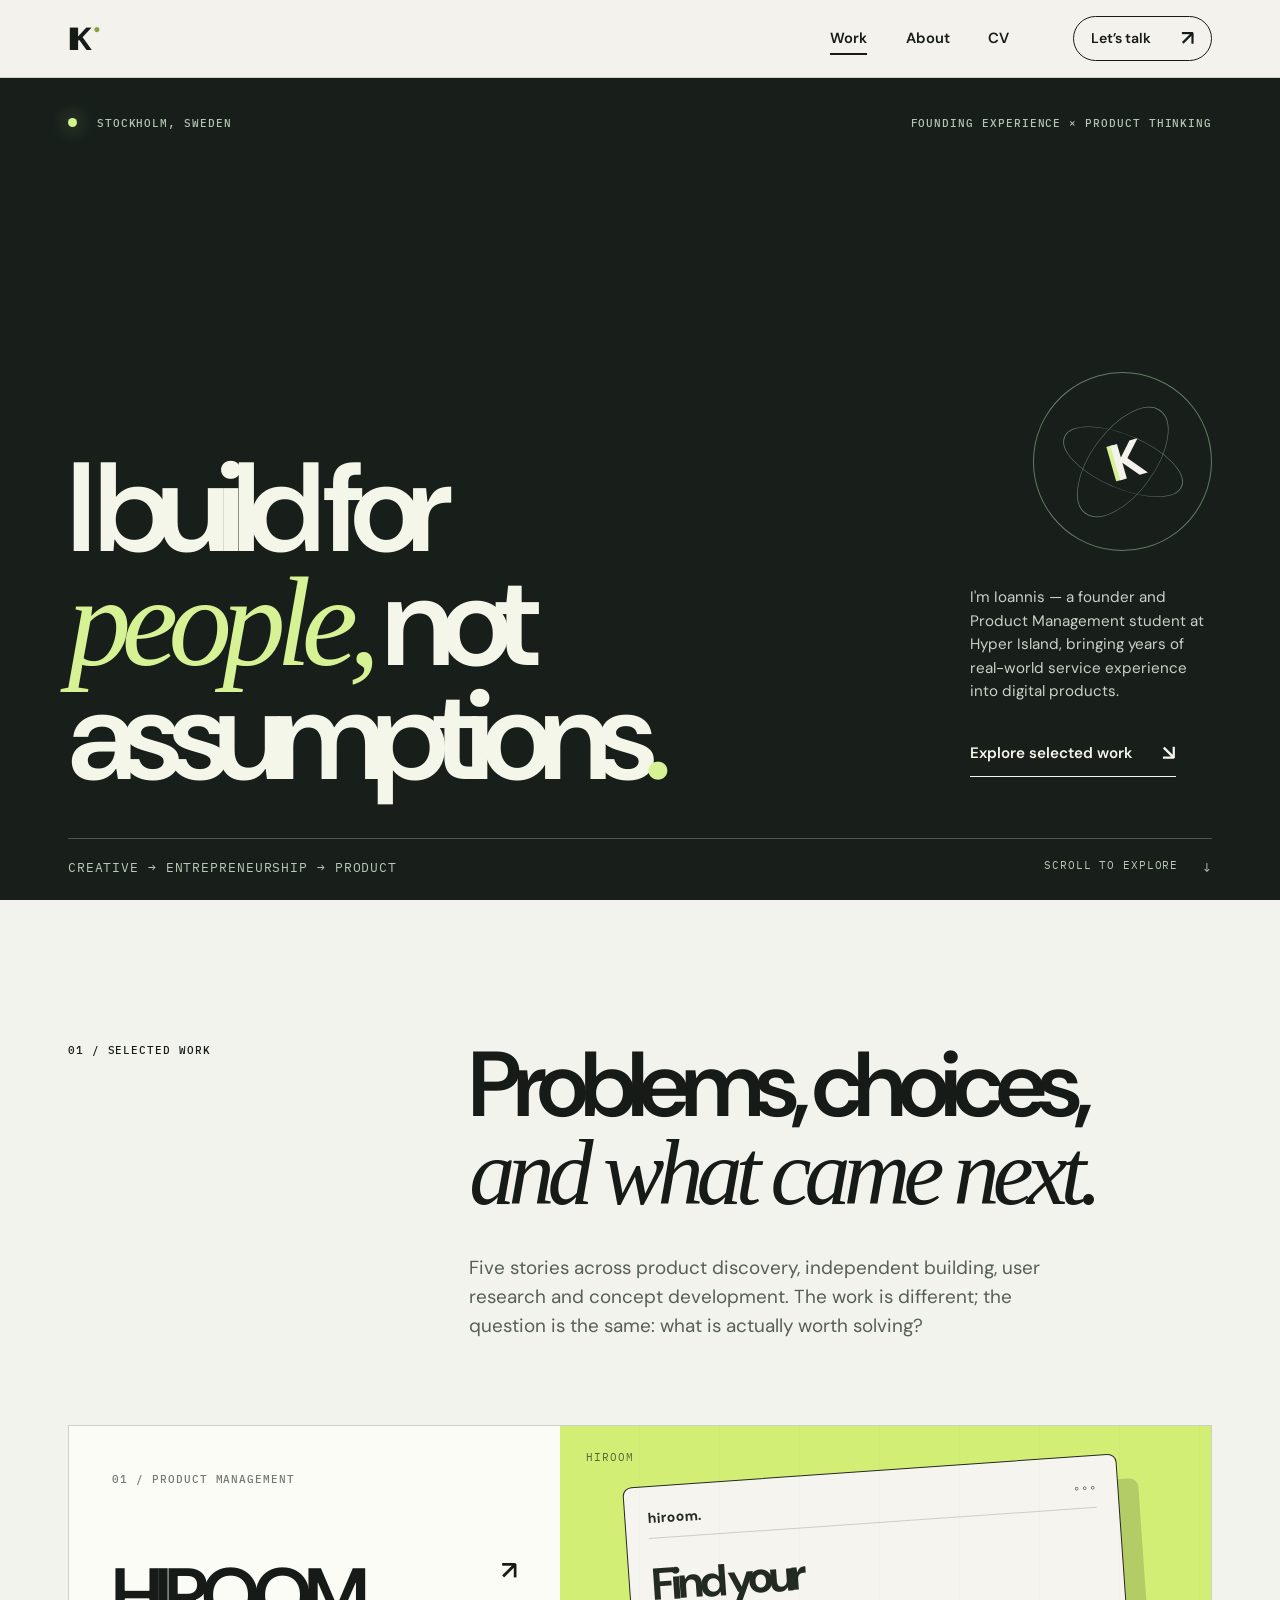
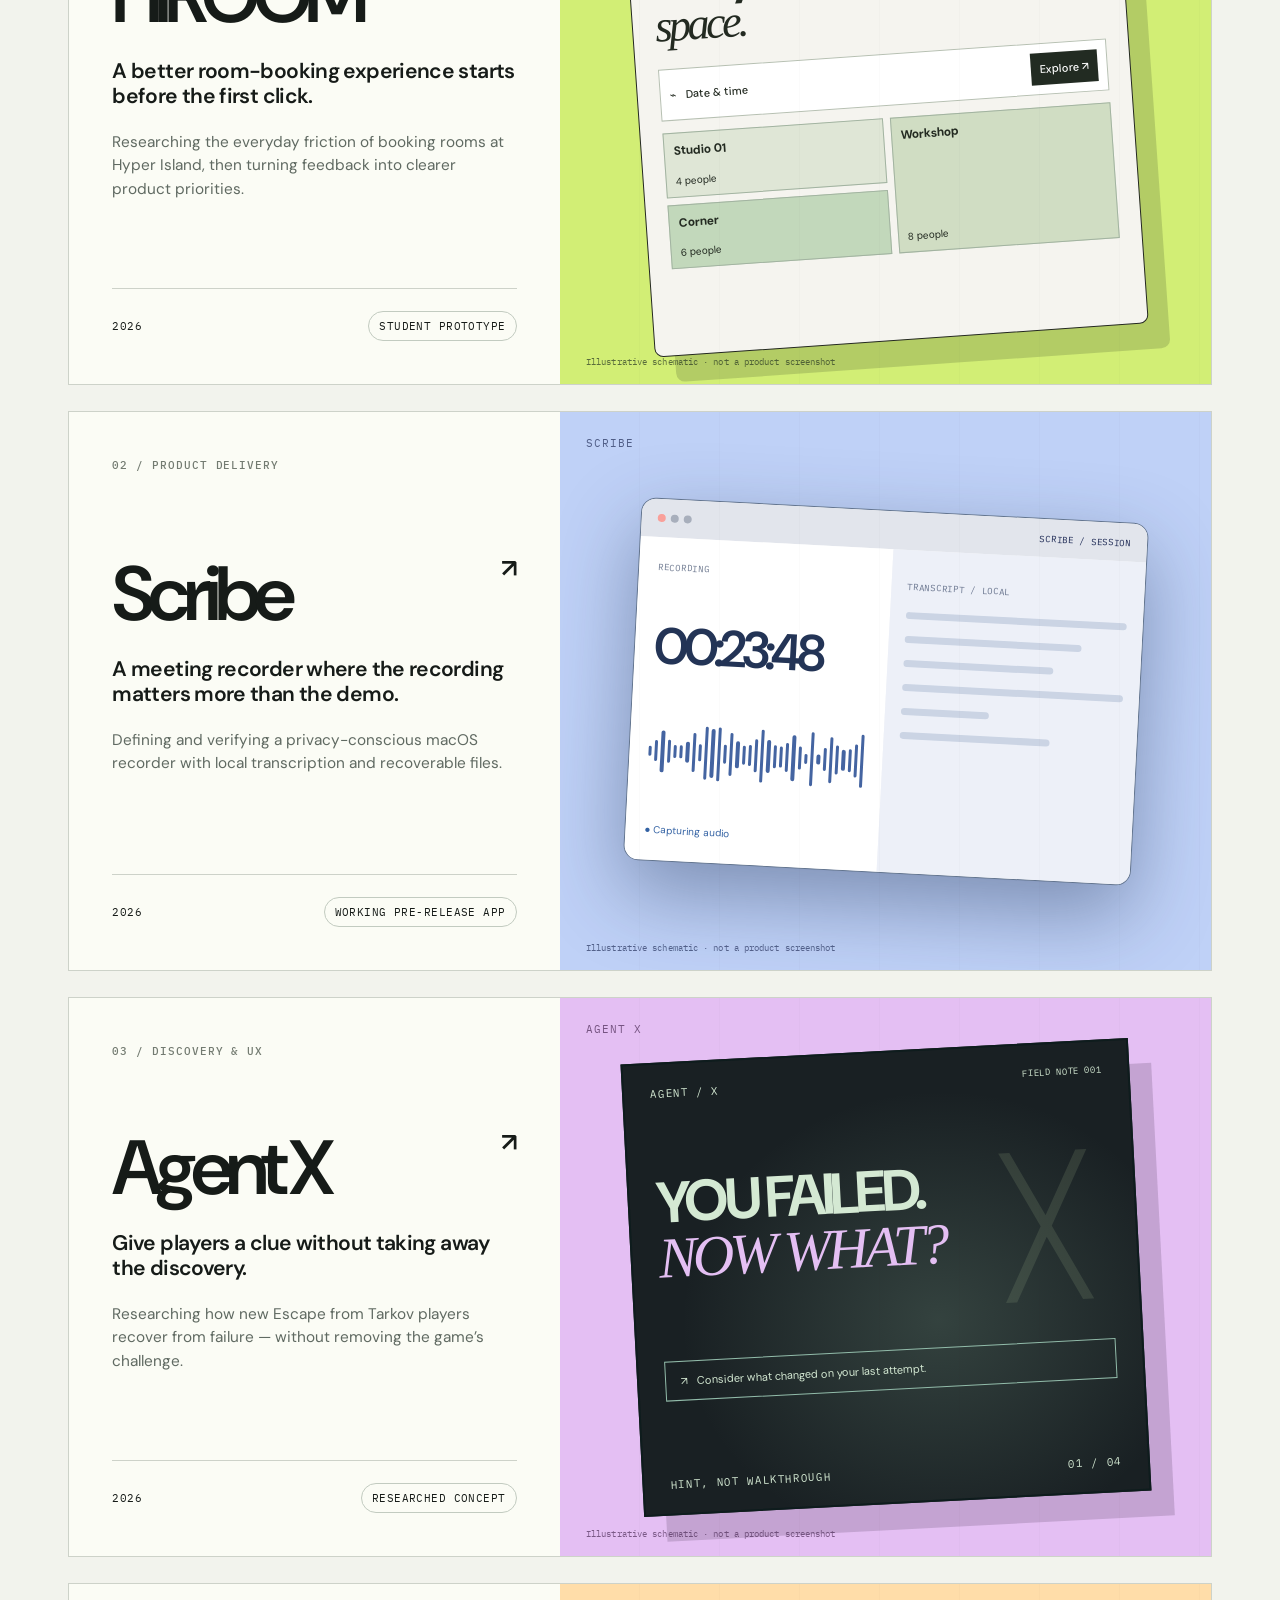
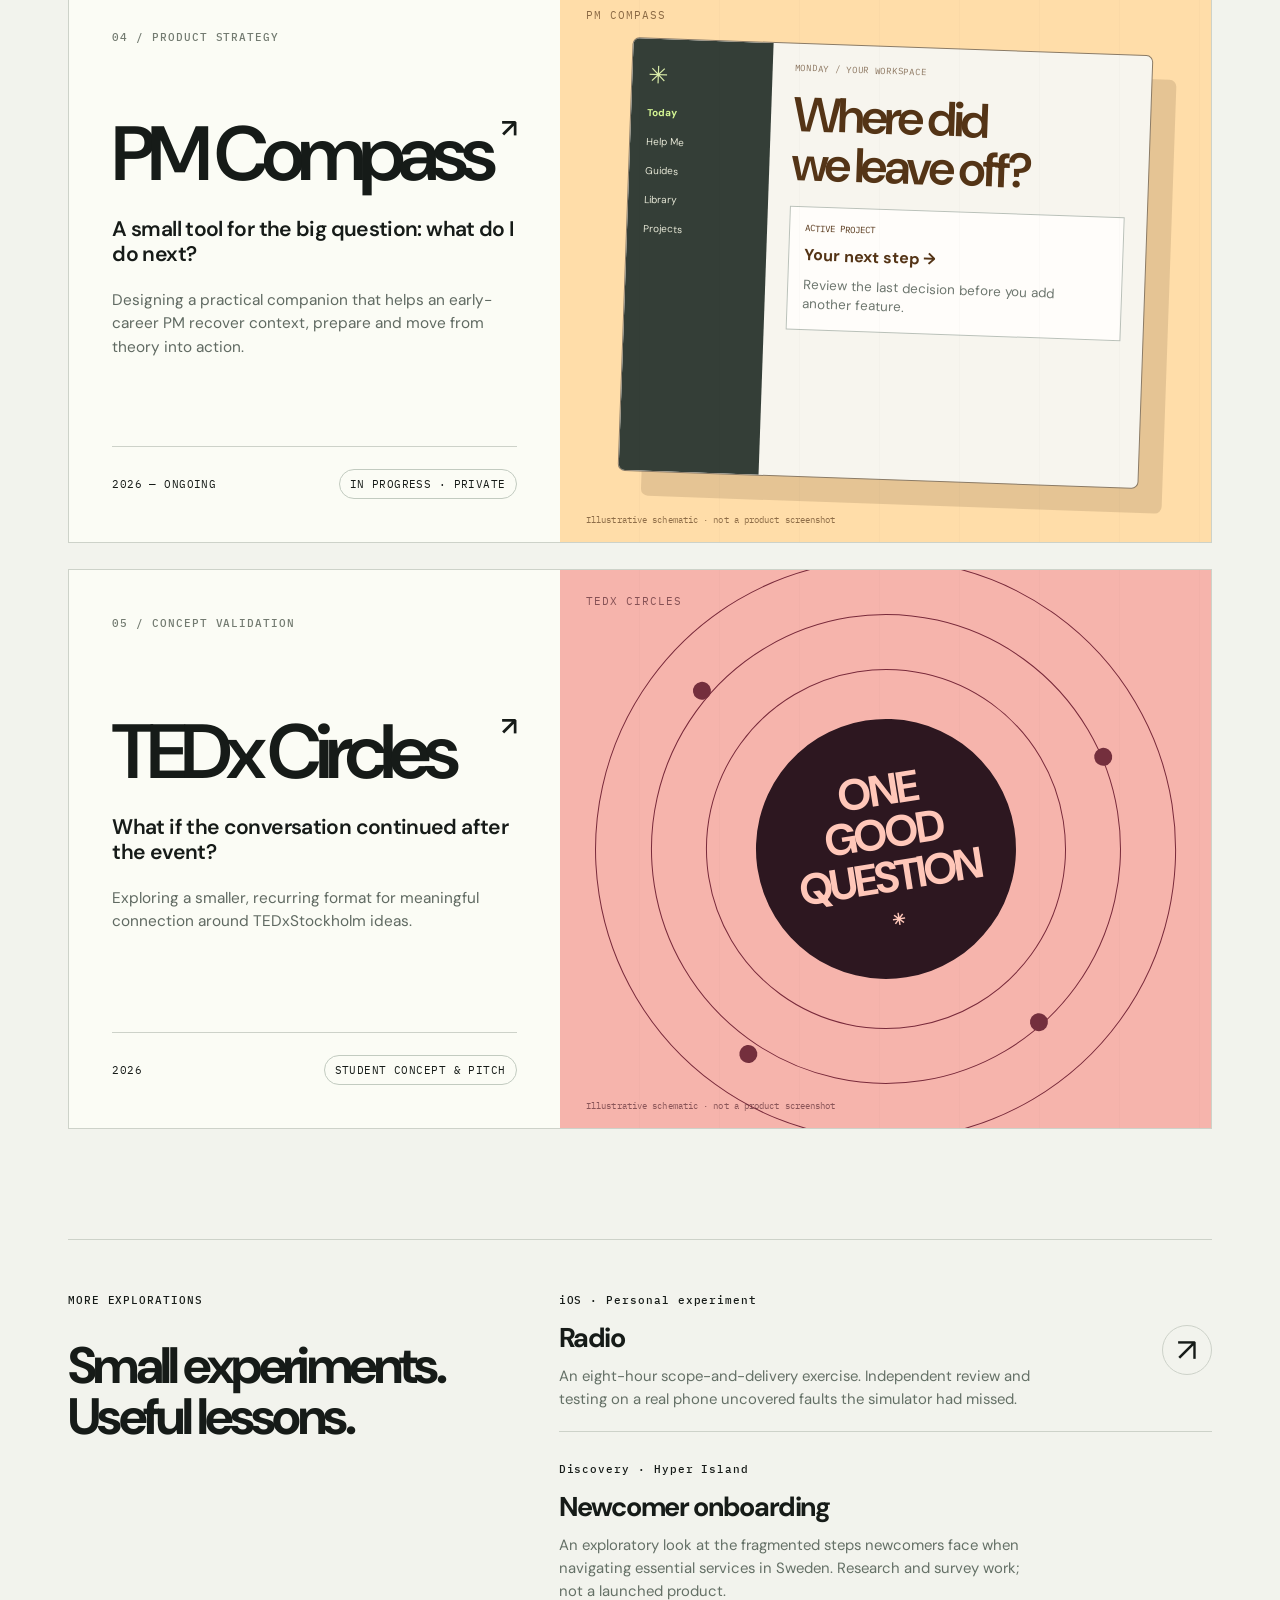
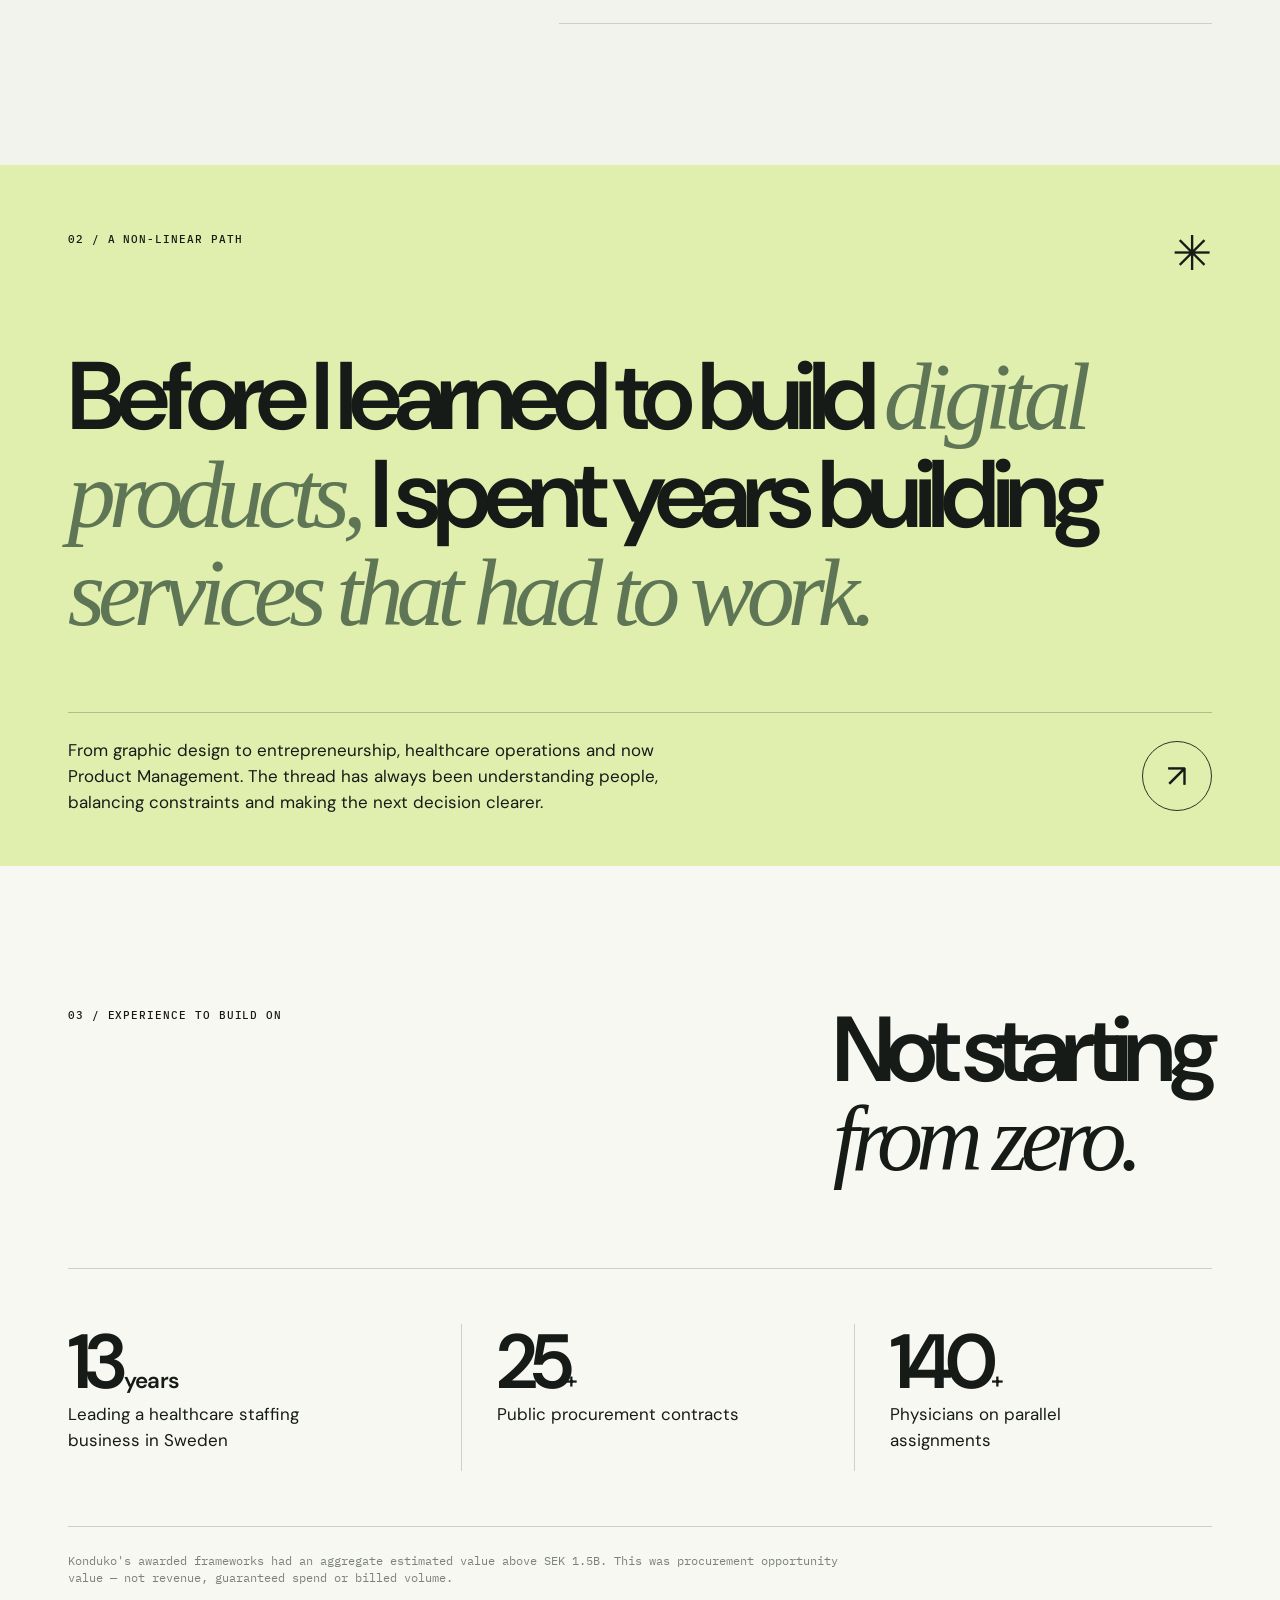
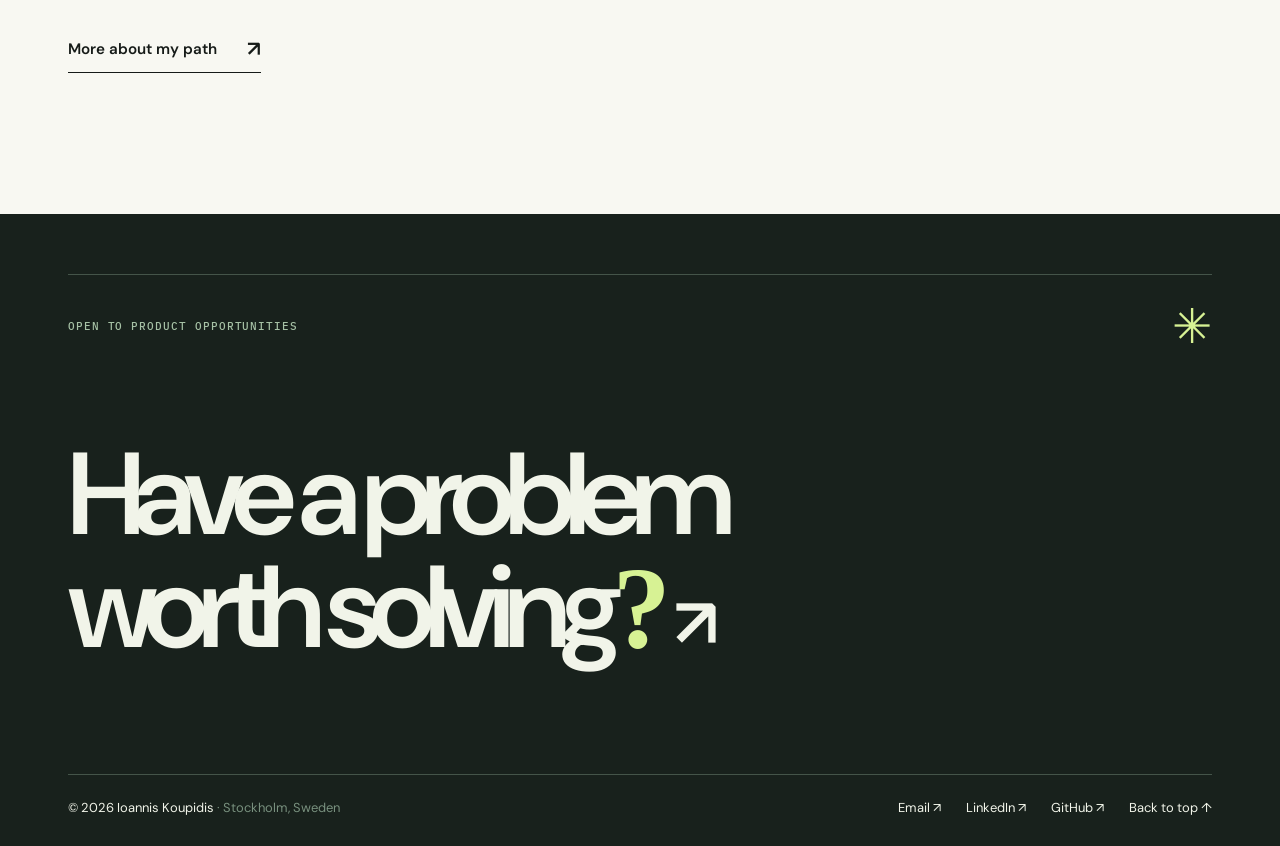
==== index.html @ 68a029b0 "Add index.html to CV v3 portfolio" ====
<!doctype html><html lang="en"><head><meta charset="utf-8"><meta name="viewport" content="width=device-width,initial-scale=1"><meta name="theme-color" content="#f3f1eb"><meta name="description" content="Ioannis Koupidis — founder and Product Management student in Stockholm. Selected work across product discovery, UX research and independent software projects."><title>Ioannis Koupidis — Product Management</title><link rel="icon" href="assets/favicon.svg" type="image/svg+xml"><link rel="stylesheet" href="styles.css"></head><body data-page="home" data-root="./"><div id="app"></div><script type="module" src="app.js"></script></body></html>
---- styles.css ----
@import url('https://fonts.googleapis.com/css2?family=DM+Sans:wght@400;500;600;700&family=IBM+Plex+Mono:wght@400;500;600&display=swap');
:root{--ink:#161b18;--paper:#f3f2ec;--paper2:#e9e9df;--cream:#fffef8;--lime:#d7f294;--muted:#707970;--rule:#cdd2c9;--mono:'IBM Plex Mono',monospace;--sans:'DM Sans',Arial,Helvetica,sans-serif;--serif:Georgia,'Times New Roman',serif;--page-pad:clamp(22px,5.3vw,90px)}
*{box-sizing:border-box}html{scroll-behavior:smooth;scroll-padding-top:120px}body{margin:0;background:var(--paper);color:var(--ink);font-family:var(--sans);font-size:16px;-webkit-font-smoothing:antialiased}::selection{color:var(--ink);background:var(--lime)}a{color:inherit;text-decoration:none}button{font:inherit}button,a{-webkit-tap-highlight-color:transparent}button:focus-visible,a:focus-visible{outline:3px solid #586def;outline-offset:5px}p{line-height:1.55}h1,h2,h3,h4,p{margin-top:0}h1,h2,h3{letter-spacing:-.055em}img{max-width:100%;display:block}.eyebrow{font-family:var(--mono);font-weight:500;font-size:.69rem;letter-spacing:.085em;line-height:1.7}.top-progress{position:fixed;top:0;left:0;width:100%;height:3px;background:#d0ed79;transform:scaleX(0);transform-origin:left center;z-index:150;pointer-events:none}.header{position:sticky;top:0;z-index:100;display:flex;align-items:center;justify-content:space-between;height:78px;padding:0 var(--page-pad);background:rgba(243,242,236,.95);border-bottom:1px solid var(--rule);backdrop-filter:blur(18px);transition:height .2s}.scrolled .header{height:68px}.wordmark{font-weight:700;letter-spacing:-.12em;font-size:2rem;line-height:1;white-space:nowrap}.wordmark span{font-size:.75rem;margin-left:5px;color:#87a341;vertical-align:top}.nav-group{display:flex;gap:clamp(35px,5vw,90px);align-items:center}.nav-group nav{display:flex;gap:clamp(20px,3vw,50px)}.nav-link{font-size:.92rem;font-weight:600;position:relative;padding:10px 0}.nav-link::after{content:'';display:block;height:2px;width:0;position:absolute;bottom:3px;background:currentColor;transition:width .3s}.nav-link:hover::after,.nav-link.active::after{width:100%}.contact-pill{display:inline-flex;align-items:center;gap:30px;border:1px solid var(--ink);border-radius:100px;padding:11px 17px;font-weight:600;font-size:.88rem;transition:background .2s,color .2s,transform .2s}.contact-pill:hover{background:var(--ink);color:white;transform:translateY(-2px)}.contact-pill span{font-size:1.3rem;line-height:1}.menu-toggle{display:none}
.home-hero{background:#181f1b;color:#f4f6e9;min-height:min(900px,calc(100svh - 78px));display:flex;flex-direction:column;padding:36px var(--page-pad) 24px;overflow:hidden}.hero-topline,.hero-baseline{display:flex;justify-content:space-between;gap:20px;align-items:center}.hero-topline{color:#b4c5b2}.status-dot{display:inline-block;width:9px;height:9px;background:#d3f48c;border-radius:50%;margin-right:12px;box-shadow:0 0 18px #d3f48c99}.hero-head{display:grid;grid-template-columns:minmax(0,1fr) minmax(235px,.28fr);gap:36px;align-items:end;flex:1;padding:5vh 0}.hero-title{font-size:clamp(4.7rem,9.9vw,11rem);line-height:.9;font-weight:600;letter-spacing:-.099em;margin:0;max-width:1150px}.hero-line{display:block;white-space:nowrap;animation:title-rise 1s cubic-bezier(.2,.7,.1,1) both}.hero-line:nth-child(2){animation-delay:.13s}.hero-line:nth-child(3){animation-delay:.26s}.hero-title em,.bridge-statement em,h2 em,.page-hero em{font-family:var(--serif);font-weight:400;letter-spacing:-.075em}.hero-title em{color:var(--lime)}.hero-stop{color:var(--lime)}.hero-aside{display:flex;flex-direction:column;justify-content:end;gap:20px;align-items:start;padding-bottom:1rem;animation:fade-in 1.3s .45s both}.hero-aside p{max-width:320px;font-size:clamp(.95rem,1.1vw,1.13rem);color:#c8d2c6}.orb{width:clamp(100px,14vw,205px);aspect-ratio:1;border:1px solid #637b62;border-radius:50%;display:grid;place-items:center;position:relative;margin:0 0 15px auto;transform:rotate(-16deg);animation:orb-float 9s ease-in-out infinite}.orb::before,.orb::after{content:'';position:absolute;inset:14%;border:1px solid #637b62;border-radius:50%;transform:rotate(52deg) scaleX(.5)}.orb::after{transform:rotate(-51deg) scaleX(.42)}.orb-inner{font-size:clamp(2rem,4vw,4rem);font-weight:700;letter-spacing:-.15em;color:var(--lime)}.orb-inner span{color:#f3f2ec}.hero-baseline{border-top:1px solid #4a5a4c;padding-top:19px;color:#b8c9b5;font-family:var(--mono);letter-spacing:.08em;font-size:.7rem}.hero-baseline a{display:flex;gap:25px}.hero-baseline span{font-size:1.2em}.text-link{display:inline-flex;align-items:center;gap:30px;padding-bottom:9px;border-bottom:1px solid currentColor;font-weight:600;font-size:.95rem;transition:gap .25s}.text-link:hover{gap:46px}.text-link span{font-size:1.4em}.section-pad{padding:clamp(85px,11vw,165px) var(--page-pad)}.section-intro{display:grid;grid-template-columns:1fr 2fr;gap:30px;margin-bottom:85px}.section-intro h2,.numbers-head h2,.section-heading-row h2{font-size:clamp(3.5rem,7.2vw,8rem);line-height:.96;font-weight:600;margin:0 0 35px;letter-spacing:-.082em}.section-intro>div>p{max-width:620px;font-size:1.18rem;color:#555e57;margin:0}.work-section{background:#f2f3ed}.project-list{display:grid;gap:26px}.project-card{border:1px solid var(--rule);min-height:560px;display:grid;grid-template-columns:43% 57%;background:#fbfcf5;overflow:hidden;transition:box-shadow .32s,transform .32s,border-color .32s}.project-card:hover{transform:translateY(-5px);box-shadow:0 20px 55px #10211618;border-color:#9aaa99}.project-card-info{display:flex;flex-direction:column;justify-content:space-between;padding:clamp(26px,3.4vw,57px);min-width:0}.project-card-info .muted{color:#737b71}.project-card h3{font-size:clamp(3.7rem,6vw,7rem);font-weight:600;line-height:.97;letter-spacing:-.09em;margin-bottom:25px;display:flex;align-items:start;justify-content:space-between}.project-arrow{font-size:clamp(1.5rem,2vw,2.4rem);letter-spacing:0;transition:transform .3s}.project-card:hover .project-arrow{transform:translate(8px,-8px)}.project-slogan{font-weight:600;font-size:clamp(1.2rem,1.65vw,1.7rem);line-height:1.2;letter-spacing:-.03em;max-width:440px}.project-mini{font-size:.96rem;line-height:1.55;color:#606a62;max-width:420px}.project-bottom{display:flex;justify-content:space-between;gap:20px;align-items:center;border-top:1px solid var(--rule);padding-top:22px;font-family:var(--mono);font-size:.67rem;letter-spacing:.04em;text-transform:uppercase}.project-status{border-radius:100px;border:1px solid #c2cbc0;padding:7px 10px}.project-card-art{min-height:540px;overflow:hidden}.art-scene{height:100%;width:100%;background:var(--art);color:var(--art-ink);position:relative;overflow:hidden;display:flex;align-items:center;justify-content:center;isolation:isolate}.art-scene .visual-label{position:absolute;top:24px;left:26px;z-index:5;font-family:var(--mono);font-size:.68rem;letter-spacing:.09em;opacity:.68}.visual-footnote{position:absolute;bottom:16px;left:26px;z-index:5;font-family:var(--mono);font-size:.58rem;letter-spacing:.01em;opacity:.65}.art-scene::after{content:'';position:absolute;inset:0;pointer-events:none;background:repeating-linear-gradient(90deg,#fff0,#fff0 79px,#00000007 80px);mix-blend-mode:multiply}.art-scene>*:not(.visual-label):not(.visual-footnote){transition:transform .55s cubic-bezier(.2,.75,.2,1)}.project-card:hover .art-scene>*:not(.visual-label):not(.visual-footnote){transform:translateY(-9px) rotate(-1deg) scale(1.025)}.room-app{background:#f5f4ef;border:1.5px solid #242821;border-radius:9px;box-shadow:20px 26px 0 #1a28182b;width:min(76%,530px);aspect-ratio:1.05;padding:22px;color:#232a21;transform:rotate(-4deg);position:relative}.room-top{font-size:14px;font-weight:700;display:flex;justify-content:space-between;border-bottom:1px solid #cad0c5;padding-bottom:11px}.room-head{font-size:clamp(1.6rem,3.5vw,3.6rem);line-height:.94;letter-spacing:-.085em;font-weight:700;margin:25px 0 22px}.room-head em{font-weight:400;font-family:var(--serif)}.room-search{background:#fff;border:1px solid #b7c0b2;display:flex;justify-content:space-between;align-items:center;padding:9px;font-size:11px;font-weight:500}.room-go{background:#222b22;color:white;padding:9px}.room-grid{display:grid;grid-template-columns:1fr 1fr;grid-template-rows:1fr 1fr;gap:7px;margin-top:12px;height:32%}.room-block{border:1px solid #a2b3a1;background:#dfe6d6;padding:9px;font-weight:700;display:flex;flex-direction:column;justify-content:space-between;font-size:12px}.room-block small{font-size:10px;font-weight:400}.room-block-b{grid-row:span 2;background:#d0ddc3}.room-block-c{background:#c2d8bb}.art-scribe{background:#bfd1f7}.scribe-window{width:min(78%,580px);height:65%;min-height:300px;border-radius:15px;background:#f5f6f8;box-shadow:0 30px 80px #1e305269;overflow:hidden;transform:rotate(3deg);border:1px solid #63758f}.scribe-chrome{height:38px;background:#e2e5ec;display:flex;align-items:center;gap:5px;padding:0 16px}.scribe-chrome i{display:block;width:8px;height:8px;border-radius:50%;background:#a8afbc}.scribe-chrome i:first-child{background:#f9a09a}.scribe-chrome span{font-family:var(--mono);font-size:9px;margin-left:auto;letter-spacing:.08em}.scribe-body{display:grid;grid-template-columns:1fr 1fr;height:calc(100% - 38px);color:#233456}.scribe-panel{padding:24px 19px;background:#fff;display:flex;flex-direction:column;justify-content:space-between}.mini-label{font-family:var(--mono);font-size:9px;letter-spacing:.08em;color:inherit;opacity:.65}.scribe-timer{font-size:clamp(2rem,4vw,4rem);font-weight:600;letter-spacing:-.1em}.sound-wave{display:flex;align-items:center;gap:3px;height:65px}.sound-wave b{height:var(--h);background:#4464a1;flex:1;min-width:2px;border-radius:9px;animation:wave-pulse 1.8s ease-in-out infinite;animation-delay:calc(var(--i) * -70ms)}.scribe-state{font-size:10px;color:#3261a3}.scribe-transcript{padding:24px 16px;background:#edf0f8}.mock-line{height:7px;background:#cbd4e4;border-radius:4px;margin-top:17px;width:80%}.mock-line.wide{width:100%}.mock-line.mid{width:68%}.mock-line.short{width:40%}.art-agent{background:#e4bff3}.agent-interface{width:78%;aspect-ratio:1.12;background:#192023;border:2px solid #0e1c1d;color:#d4e9d3;box-shadow:22px 26px 0 #43324b33;padding:22px 26px;transform:rotate(-3deg);position:relative;display:flex;flex-direction:column;justify-content:space-between}.agent-top,.agent-bottom{display:flex;justify-content:space-between;font-size:11px;font-family:var(--mono);letter-spacing:.06em;position:relative;z-index:3}.agent-top span{font-size:9px}.agent-center{font-size:clamp(2rem,4.5vw,5rem);line-height:.95;letter-spacing:-.075em;font-weight:700;position:relative;z-index:3}.agent-center em{font-family:var(--serif);font-weight:400;color:#e4bff3}.agent-hint{border:1px solid #92bcaa;padding:12px 15px;font-size:11px;position:relative;z-index:3}.agent-cross{position:absolute;right:10%;top:22%;color:#d5efb1;font-size:8rem;opacity:.12}.agent-grain{position:absolute;inset:0;background:radial-gradient(ellipse at 60% 60%,#7da08b44,transparent 60%)}.art-compass{background:#ffdda9}.compass-board{width:80%;aspect-ratio:1.2;display:grid;grid-template-columns:27% 1fr;overflow:hidden;border:1px solid #8b7b66;background:#f7f5ee;border-radius:7px;box-shadow:24px 24px 0 #82654335;transform:rotate(2deg)}.compass-side{display:flex;flex-direction:column;gap:16px;padding:20px 16px;background:#343e37;color:#e7e8d7;font-size:10px}.compass-side span:first-child{font-size:24px;color:#daeca9}.compass-side span:nth-child(2){color:#d4f593;font-weight:700}.compass-main{padding:18px 22px;display:flex;flex-direction:column;gap:18px}.compass-main>div:nth-child(2){font-size:clamp(1.65rem,3.8vw,3.8rem);font-weight:600;line-height:1;letter-spacing:-.07em}.compass-note{display:flex;flex-direction:column;gap:11px;border:1px solid #bac1b9;padding:15px;background:#fffdfa}.compass-note span{font-family:var(--mono);font-size:9px}.compass-note b{font-size:16px}.compass-note small{line-height:1.4;color:#6d766e}.art-circles{background:#f6b4ac}.circles-art{width:85%;height:85%;display:grid;place-items:center;position:relative;transform:rotate(-9deg)}.circle{position:absolute;border:1.5px solid #792a3b;border-radius:50%}.orbit-1{width:85%;aspect-ratio:1}.orbit-2{width:65%;aspect-ratio:1}.orbit-3{width:105%;aspect-ratio:1}.circle-core{width:47%;aspect-ratio:1;border-radius:50%;background:#2d1720;color:#ffc7b9;display:flex;flex-direction:column;align-items:center;justify-content:center;text-align:center;line-height:1;font-weight:700;font-size:clamp(1.6rem,3.4vw,3rem);letter-spacing:-.07em}.circle-core span{font-size:16px;margin-top:14px}.circle-dot{position:absolute;width:18px;aspect-ratio:1;border-radius:50%;background:#742f3d}.dot-a{top:9%;left:20%}.dot-b{right:7%;top:36%}.dot-c{left:18%;bottom:10%}.dot-d{right:26%;bottom:7%}
.other-work{margin-top:110px;display:grid;grid-template-columns:1fr 1.5fr;gap:55px;border-top:1px solid var(--rule);padding-top:48px}.other-work h3{font-size:clamp(2.5rem,4vw,4rem);line-height:1;letter-spacing:-.07em;margin-top:30px}.other-links{display:grid;gap:25px}.other-item{display:flex;justify-content:space-between;gap:25px;align-items:center;border-bottom:1px solid var(--rule);padding-bottom:20px}.other-item h4{font-size:1.7rem;letter-spacing:-.05em;margin:10px 0}.other-item p{color:#647066;font-size:.93rem;max-width:480px;margin:0}.other-item>a{font-size:2rem;border:1px solid var(--rule);width:50px;height:50px;display:grid;place-items:center;border-radius:50%;flex-shrink:0;transition:background .2s,transform .2s}.other-item>a:hover{background:var(--lime);transform:rotate(45deg)}
.bridge-section{background:#e1efae;padding:65px var(--page-pad) 50px;min-height:700px;display:flex;flex-direction:column;justify-content:space-between}.bridge-top,.bridge-bottom{display:flex;justify-content:space-between;gap:35px}.bridge-icon{font-size:3rem;line-height:1}.bridge-statement{font-size:clamp(3.7rem,7.5vw,9rem);line-height:1.02;letter-spacing:-.077em;font-weight:600;max-width:1450px;margin:70px 0}.bridge-statement em{font-style:italic;color:#5e7655}.bridge-bottom{border-top:1px solid #afbc90;padding-top:24px;align-items:center}.bridge-bottom p{max-width:650px;margin:0;font-size:1.06rem}.round-arrow{width:70px;height:70px;border:1px solid #273325;border-radius:50%;display:grid;place-items:center;font-size:2rem;flex-shrink:0;transition:background .2s,transform .2s}.round-arrow:hover{background:#1a261c;color:white;transform:rotate(45deg)}
.numbers-section{background:#f8f8f2}.numbers-head{display:flex;justify-content:space-between;align-items:start;gap:55px}.number-grid{display:grid;grid-template-columns:repeat(3,1fr);gap:35px;border-top:1px solid var(--rule);border-bottom:1px solid var(--rule);padding:55px 0;margin:50px 0 25px}.number-grid>div+div{border-left:1px solid var(--rule);padding-left:35px}.number-grid strong{font-size:clamp(3.4rem,6vw,7.3rem);letter-spacing:-.095em;font-weight:600;line-height:1}.number-grid strong span{font-size:.29em;letter-spacing:-.03em}.number-grid p{font-size:1.06rem;max-width:260px}.number-caveat{font-family:var(--mono);color:#7b827b;max-width:790px;font-size:.72rem;margin-bottom:48px}.footer{padding:60px var(--page-pad) 30px;background:#18211c;color:#f1f4e9;overflow:hidden}.footer-kicker{display:flex;align-items:center;justify-content:space-between;border-top:1px solid #445449;padding-top:20px;color:#a6c1a5}.footer-star{color:var(--lime);font-size:3rem}.footer-title{font-size:clamp(4rem,9.1vw,11rem);font-weight:600;line-height:.97;letter-spacing:-.09em;display:block;margin:80px 0 110px;transition:color .2s}.footer-title:hover{color:var(--lime)}.footer-title .question{font-family:var(--serif);color:var(--lime)}.footer-arrow{display:inline-block;font-size:.6em;margin-left:.2em;transition:transform .3s}.footer-title:hover .footer-arrow{transform:translate(17px,-17px)}.footer-bottom{border-top:1px solid #445449;padding-top:24px;display:flex;justify-content:space-between;align-items:center;gap:25px;font-size:.81rem}.footer-bottom .dim{color:#78907e}.footer-bottom>div{display:flex;gap:25px;flex-wrap:wrap}.footer-bottom a:hover{text-decoration:underline}
.page-hero{padding:110px var(--page-pad) 40px;min-height:670px;display:flex;flex-direction:column;justify-content:space-between}.page-hero h1{font-size:clamp(4rem,8.2vw,10rem);line-height:.97;font-weight:600;letter-spacing:-.087em;margin:50px 0 90px}.page-hero em{color:#8da269}.page-hero-bottom{border-top:1px solid var(--rule);padding-top:24px;display:flex;gap:30px;justify-content:space-between;align-items:end}.page-hero-bottom p{font-size:1.2rem;max-width:520px;margin:0}.about-hero{background:#e6ecda}.story-body{background:#f6f6f0}.story-split{display:grid;grid-template-columns:1fr 2fr;gap:50px}.story-prose{max-width:800px}.story-prose p{font-size:clamp(1.16rem,1.65vw,1.65rem);line-height:1.45;color:#526054}.story-prose .story-lead{font-size:clamp(2rem,3.2vw,3.4rem);line-height:1.17;letter-spacing:-.048em;color:var(--ink);font-weight:600}.accent-asterisk{font-size:2rem;color:#839e58;margin-left:15px}.learning-section{background:#e8efdc}.learning-three{display:grid;grid-template-columns:repeat(3,1fr);gap:50px;border-top:1px solid #b3c4aa;padding-top:35px}.learning-three article{border-right:1px solid #b3c4aa;padding-right:34px}.learning-three article:last-child{border-right:0}.learning-three article span{font-family:var(--mono);font-size:.75rem}.learning-three h3{font-size:2rem;letter-spacing:-.06em;margin:35px 0 20px}.learning-three p{max-width:300px;color:#576653}.timeline-section{background:#fafaf5}.section-heading-row{display:grid;grid-template-columns:1fr 2fr;gap:40px;align-items:start;margin-bottom:50px}.section-heading-row h2{margin:0}.heading-mark{font-size:.4em;vertical-align:top;color:#88a164;margin-left:22px}.timeline{border-top:1px solid var(--rule)}.timeline-item{display:grid;grid-template-columns:1fr 2fr;gap:40px;padding:36px 0;border-bottom:1px solid var(--rule)}.tl-years{font-family:var(--mono);color:#6c7c6c;font-size:.83rem}.tl-content h3{font-size:clamp(1.8rem,2.4vw,2.6rem);margin:0 0 6px}.tl-content .role{display:block;font-weight:600;margin-bottom:16px}.tl-content p{max-width:700px;color:#566258;margin-bottom:0}.evidence-chips{display:flex;flex-wrap:wrap;gap:8px;margin-top:18px}.evidence-chips span{border:1px solid #adbbaa;border-radius:100px;padding:8px 11px;font-size:.75rem}.tl-content p.evidence-note{margin-top:12px;font-size:.78rem;color:#7b817a}.education-section{background:#edf1e6}.language-bar{border-top:1px solid var(--rule);margin-top:70px;padding-top:28px;display:flex;flex-wrap:wrap;justify-content:space-between;gap:20px;font-size:.85rem}.cv-hero{background:#e4e6f1}.cv-hero em{color:#757ca8}.download-btn{border:1px solid #252a3c;border-radius:100px;padding:15px 20px;display:inline-flex;gap:50px;font-weight:700;white-space:nowrap;transition:background .2s,color .2s}.download-btn:hover{background:#252a3c;color:white}.cv-paper{width:min(1120px,calc(100% - 2 * var(--page-pad)));margin:90px auto;background:white;border:1px solid #d5d9d0;padding:clamp(30px,6vw,95px);box-shadow:20px 25px 0 #ced2c440}.cv-contact{display:grid;grid-template-columns:1.8fr 1fr;gap:40px;padding-bottom:50px;border-bottom:2px solid var(--ink)}.cv-contact h2{font-size:clamp(2rem,3.4vw,4rem);letter-spacing:-.06em;margin:10px 0}.cv-contact p{max-width:650px;color:#555f57;font-size:1.05rem}.cv-contact-links{display:flex;flex-direction:column;gap:10px;align-items:flex-start;justify-content:end;font-size:.9rem}.cv-contact-links a{text-decoration:underline}.cv-block{display:grid;grid-template-columns:1fr 3fr;gap:34px;border-bottom:1px solid #d9ded5;padding:40px 0}.cv-block h3{text-transform:uppercase;font-family:var(--mono);font-size:.85rem;letter-spacing:.05em;margin:0}.cv-block>p{margin:0;color:#526053}.cv-entry{display:flex;justify-content:space-between;gap:22px;padding:0 0 28px;margin-bottom:22px;border-bottom:1px solid #e7e9e4}.cv-entry:last-child{border:0;margin-bottom:0;padding-bottom:0}.cv-entry strong,.cv-entry span{display:block}.cv-entry strong{font-size:1.22rem;letter-spacing:-.03em}.cv-entry span{font-size:.89rem;color:#687369;margin-top:3px}.cv-entry p{font-size:.9rem;max-width:650px;line-height:1.55;margin:10px 0 0}.cv-entry small{display:block;font-size:.75rem;color:#7c827c;margin-top:8px}.cv-entry .cv-date{font-family:var(--mono);font-size:.71rem;text-align:right;white-space:nowrap;margin-top:4px}.cv-after{padding:0 var(--page-pad) 120px;display:flex;justify-content:space-between;align-items:center;gap:30px}.cv-after p{max-width:600px}.not-found{min-height:60vh;padding:15vh var(--page-pad)}
/* Individual case studies */
.case-page{background:#f9faf4}.case-toolbar{position:sticky;top:68px;z-index:70;display:flex;align-items:center;justify-content:space-between;gap:20px;padding:13px var(--page-pad);background:rgba(249,250,244,.96);border-bottom:1px solid var(--rule);backdrop-filter:blur(14px)}.case-back{font-weight:600;font-size:.86rem;white-space:nowrap}.case-back:hover{text-decoration:underline}.mode-control{display:flex;border:1px solid var(--ink);border-radius:100px;padding:4px;background:#fafbf4}.mode-button{min-width:76px;padding:8px 13px;background:transparent;border:0;border-radius:100px;cursor:pointer;font-size:.85rem;font-weight:600;transition:background .18s,color .18s}.mode-button.selected{background:var(--ink);color:white}.mode-button:not(.selected):hover{background:#e4e9df}.reading-estimate{font-family:var(--mono);font-size:.69rem;letter-spacing:.05em;white-space:nowrap}.case-hero{background:var(--project-accent);color:var(--project-ink);padding:60px var(--page-pad) 42px}.case-hero h1{font-size:clamp(6rem,16vw,18rem);line-height:.9;letter-spacing:-.11em;font-weight:600;margin:65px 0 22px;overflow-wrap:anywhere}.case-hero-star{font-size:.21em;vertical-align:top;margin-left:15px;letter-spacing:0}.case-subtitle{font-size:clamp(1.6rem,3.6vw,4rem);max-width:950px;letter-spacing:-.055em;line-height:1.08;font-weight:500;margin:0 0 75px}.case-meta{display:grid;grid-template-columns:1.3fr .7fr 1fr 1fr;gap:25px;border-top:1px solid currentColor;padding-top:20px}.case-meta>div{display:flex;flex-direction:column;gap:7px}.case-meta span{font-family:var(--mono);font-size:.68rem;letter-spacing:.05em;opacity:.7}.case-meta strong{font-weight:600;font-size:.91rem;line-height:1.45}.case-visual-wrap{height:clamp(420px,58vw,800px);padding:24px;background:var(--project-ink)}.case-visual-wrap .art-scene{max-width:1500px;margin:auto;border-radius:2px}.case-visual-wrap .art-scene .visual-label{font-size:.84rem}.case-visual-wrap .room-app{max-width:800px;padding:32px}.case-visual-wrap .room-head{font-size:clamp(2.4rem,5vw,6rem)}.case-visual-wrap .scribe-window{max-width:900px}.case-body{display:grid;grid-template-columns:260px minmax(0,1fr);gap:clamp(45px,8vw,140px);padding:120px var(--page-pad) 0;max-width:1650px;margin:auto}.case-sidebar{position:sticky;top:170px;height:fit-content;border-top:1px solid var(--rule);padding-top:17px}.chapter-nav{display:flex;flex-direction:column;margin:27px 0 40px;gap:4px}.chapter-nav-item{display:flex;gap:20px;align-items:center;padding:10px 0;color:#7d857b;font-size:.87rem;font-weight:600;transition:color .2s}.chapter-nav-item span{font-family:var(--mono);font-size:.67rem;color:#9ba59c}.chapter-nav-item:hover,.chapter-nav-item.active{color:var(--ink)}.chapter-nav-item.active::before{content:'';display:block;width:8px;height:8px;border-radius:50%;background:var(--project-accent);box-shadow:0 0 0 1px var(--ink);position:absolute;transform:translateX(-17px)}.sidebar-progress{font-family:var(--mono);font-size:.7rem;color:#7c877d;display:flex;justify-content:space-between;border-top:1px solid var(--rule);padding-top:15px}.case-intro{padding-bottom:100px}.case-intro>p{font-size:clamp(1.8rem,2.7vw,3.3rem);letter-spacing:-.055em;line-height:1.17;font-weight:500;max-width:950px;margin:32px 0 60px}.case-fact{display:flex;gap:25px;align-items:end;border-top:1px solid var(--rule);border-bottom:1px solid var(--rule);padding:25px 0}.case-fact>strong{font-size:clamp(5rem,9vw,9rem);line-height:.8;letter-spacing:-.1em;font-weight:600;color:var(--project-ink)}.case-fact>div{display:flex;flex-direction:column;gap:10px;max-width:330px}.case-fact span{font-weight:700;font-size:1.1rem;line-height:1.2}.case-fact small{line-height:1.4;color:#788177}.case-actions{display:flex;flex-wrap:wrap;gap:18px;margin:26px 0 0}.case-actions a{border:1px solid #abb5aa;border-radius:100px;padding:12px 18px;font-size:.82rem;font-weight:600;transition:background .2s}.case-actions a:hover{background:var(--project-accent)}.chapter{border-top:1px solid var(--rule);padding:42px 0 115px;display:grid;grid-template-columns:155px minmax(0,1fr);gap:35px;scroll-margin-top:155px}.chapter-num{font-family:var(--mono);font-size:.68rem;letter-spacing:.04em;color:#778078}.chapter-content h2{font-size:clamp(2.5rem,4.1vw,5rem);line-height:1.01;letter-spacing:-.074em;margin:0 0 35px;font-weight:600;max-width:900px}.chapter-content p{font-size:clamp(1rem,1.25vw,1.16rem);max-width:750px;color:#59665d;line-height:1.75;margin-bottom:22px}.chapter-insight{padding:25px 30px;margin-top:40px;background:#ecf0e5;border-left:4px solid var(--project-accent);display:flex;flex-direction:column;gap:12px}.chapter-insight span{font-family:var(--mono);font-size:.63rem;letter-spacing:.08em;color:#69766b}.chapter-insight strong{font-size:1.2rem;line-height:1.32;letter-spacing:-.025em}.chapter-short{padding-bottom:65px;min-height:240px}.chapter-short .chapter-content h2{font-size:clamp(2.1rem,3.1vw,3.6rem)}.chapter-short .chapter-content p{font-size:1.12rem}.chapter-container.switching{animation:content-swap .28s both}.case-end{padding:60px 0 150px;border-top:1px solid var(--rule)}.case-end>a{display:flex;flex-direction:column;gap:15px;margin-top:35px}.case-end>a>span{font-size:.9rem;color:#7a857b}.case-end strong{font-size:clamp(3rem,6.6vw,8rem);line-height:1;font-weight:600;letter-spacing:-.09em}.case-end strong span{font-size:.8em;display:inline-block;transition:transform .2s}.case-end a:hover strong span{transform:translate(10px,-10px)}
.reveal{opacity:0;transform:translateY(26px);transition:opacity .8s cubic-bezier(.2,.7,.2,1),transform .8s cubic-bezier(.2,.7,.2,1)}.reveal.revealed{opacity:1;transform:none}@keyframes title-rise{from{opacity:0;transform:translateY(65px)}to{opacity:1;transform:none}}@keyframes fade-in{from{opacity:0;transform:translateY(15px)}to{opacity:1;transform:none}}@keyframes orb-float{0%,100%{transform:rotate(-16deg) translateY(0)}50%{transform:rotate(-9deg) translateY(-9px)}}@keyframes wave-pulse{0%,100%{transform:scaleY(.5)}50%{transform:scaleY(1)}}@keyframes content-swap{from{opacity:.5;transform:translateY(8px)}to{opacity:1;transform:none}}
@media(max-width:1150px){.hero-head{grid-template-columns:1fr;gap:25px}.hero-title{font-size:clamp(4.8rem,11.4vw,8rem)}.hero-aside{max-width:630px;display:flex;flex-direction:row;align-items:center;gap:40px}.orb{margin:0;flex-shrink:0;width:120px}.hero-aside p{max-width:260px}.project-card{grid-template-columns:45% 55%;min-height:480px}.project-card-art{min-height:480px}.project-card h3{font-size:5vw}.case-body{grid-template-columns:200px 1fr;gap:40px}.chapter{grid-template-columns:110px 1fr;gap:18px}.room-app{width:84%}.footer-title{font-size:9vw}}
@media(max-width:800px){:root{--page-pad:24px}.header{height:66px}.scrolled .header{height:62px}.nav-group{display:none;position:absolute;top:100%;left:0;right:0;background:var(--paper);padding:28px var(--page-pad) 40px;border-bottom:1px solid var(--rule);box-shadow:0 20px 30px #15201817;align-items:start}.menu-open .nav-group{display:flex;flex-direction:column;gap:26px}.nav-group nav{flex-direction:column;align-items:start;gap:15px}.nav-link{font-size:1.4rem}.menu-toggle{display:flex;flex-direction:column;gap:6px;border:0;padding:13px 5px;background:none;cursor:pointer}.menu-toggle span{display:block;width:25px;height:2px;background:var(--ink)}.menu-open .menu-toggle span:first-child{transform:translateY(4px) rotate(45deg)}.menu-open .menu-toggle span:last-child{transform:translateY(-4px) rotate(-45deg)}.home-hero{min-height:750px;padding-top:27px}.hero-topline .eyebrow:last-child{display:none}.hero-title{font-size:clamp(4rem,12.2vw,7rem)}.hero-head{padding:55px 0;align-content:center}.hero-aside{flex-wrap:wrap;gap:22px}.hero-aside p{max-width:430px}.hero-baseline{font-size:.57rem}.section-intro,.story-split,.section-heading-row{grid-template-columns:1fr;gap:28px}.section-intro h2,.numbers-head h2{font-size:clamp(3.6rem,8vw,6rem)}.section-intro{margin-bottom:42px}.project-card{grid-template-columns:1fr;min-height:0}.project-card-info{min-height:330px;padding:30px}.project-card h3{font-size:clamp(3.5rem,11vw,5.5rem);margin:15px 0}.project-card-art{height:430px;min-height:0}.other-work{grid-template-columns:1fr;gap:20px}.bridge-section{min-height:580px}.bridge-statement{font-size:clamp(3.5rem,8.9vw,6.4rem)}.numbers-head{display:block}.number-grid{grid-template-columns:1fr;gap:28px}.number-grid>div+div{border-left:0;border-top:1px solid var(--rule);padding:25px 0 0}.number-grid strong{font-size:5.6rem}.learning-three{grid-template-columns:1fr;gap:25px}.learning-three article{border-right:0;border-bottom:1px solid #b3c4aa;padding:0 0 20px}.learning-three article:last-child{border:0}.timeline-item{grid-template-columns:130px 1fr;gap:20px}.page-hero h1{font-size:clamp(3.9rem,9.1vw,7rem)}.case-toolbar{top:62px;padding:12px var(--page-pad)}.case-hero h1{font-size:clamp(5.5rem,18vw,10rem);margin:50px 0 25px}.case-hero{padding-top:48px}.case-subtitle{margin-bottom:55px}.case-meta{grid-template-columns:repeat(2,1fr);row-gap:24px}.case-body{grid-template-columns:1fr;padding-top:55px;gap:0}.case-sidebar{position:static;padding:10px 0 24px;border-bottom:1px solid var(--rule);margin-bottom:40px}.chapter-nav{flex-direction:row;overflow:auto;gap:18px;margin:16px 0 0;padding-bottom:9px}.chapter-nav-item{white-space:nowrap;flex-shrink:0}.chapter-nav-item.active::before{display:none}.sidebar-progress{display:none}.case-intro{padding-bottom:65px}.chapter{grid-template-columns:1fr;gap:18px;padding-bottom:90px}.case-visual-wrap{height:500px;padding:12px}.case-visual-wrap .room-head{font-size:3.8rem}.case-visual-wrap .compass-board{width:88%}.case-visual-wrap .room-app{max-height:430px}.cv-contact{grid-template-columns:1fr}.cv-block{grid-template-columns:1fr}.footer-title{font-size:clamp(3.6rem,10vw,7rem)}.footer-bottom{flex-direction:column;align-items:start}.cv-after{flex-direction:column;align-items:start}}
@media(max-width:520px){.hero-title{font-size:clamp(3.4rem,13vw,4.8rem)}.home-hero{min-height:730px}.hero-head{padding:58px 0 40px}.hero-aside{display:block}.orb{width:90px;float:right;margin:-6px 0 0 15px}.hero-aside p{font-size:.95rem}.hero-baseline{align-items:end;gap:12px}.hero-baseline>span{max-width:180px}.hero-baseline>a{max-width:90px;text-align:right;gap:5px}.project-card-art{height:360px}.project-card-info{min-height:350px}.room-app{width:82%;aspect-ratio:1.05;padding:14px;box-shadow:12px 15px 0 #1a28182b}.room-head{margin:19px 0 13px;font-size:2rem}.room-grid{height:28%}.room-block{padding:6px}.room-search{padding:5px}.scribe-window{height:64%;min-height:230px;width:85%}.scribe-panel,.scribe-transcript{padding:12px 10px}.scribe-timer{font-size:1.9rem}.agent-interface{height:62%;width:87%;padding:17px;aspect-ratio:auto}.agent-center{font-size:2rem}.compass-board{width:89%;aspect-ratio:1.06}.compass-side{padding:15px 8px;font-size:9px;gap:13px}.compass-main{padding:13px;gap:12px}.compass-main>div:nth-child(2){font-size:1.8rem}.compass-note{padding:9px;gap:5px}.compass-note b{font-size:12px}.compass-note small{font-size:9px}.circles-art{width:105%}.circle-core{font-size:1.4rem}.bridge-statement{font-size:clamp(3.3rem,11.1vw,5.1rem)}.bridge-bottom p{font-size:.88rem}.round-arrow{width:50px;height:50px}.page-hero{min-height:560px;padding-top:68px}.page-hero h1{font-size:clamp(3.3rem,10.3vw,5.2rem)}.page-hero-bottom{flex-direction:column;align-items:start}.tl-years{font-size:.72rem}.timeline-item{grid-template-columns:1fr;gap:9px}.case-toolbar{gap:7px}.case-back{font-size:.75rem}.mode-button{min-width:57px;font-size:.76rem;padding:7px}.reading-estimate{font-size:.55rem}.case-hero h1{font-size:clamp(4.5rem,19vw,7rem)}.case-subtitle{font-size:1.85rem}.case-meta{gap:15px}.case-meta strong{font-size:.81rem}.case-visual-wrap{height:370px}.case-fact{align-items:center}.case-fact>strong{font-size:5.8rem}.case-intro>p{font-size:1.8rem}.chapter-content h2{font-size:2.6rem}.case-end strong{font-size:4rem}.cv-paper{width:calc(100% - 24px);padding:23px;margin:50px auto}.cv-entry{display:block}.cv-entry .cv-date{text-align:left}.footer-title{font-size:clamp(3.3rem,10vw,4.8rem)}.footer-bottom>div{gap:15px}}
@media(prefers-reduced-motion:reduce){*,*::before,*::after{scroll-behavior:auto!important;animation-duration:.01ms!important;animation-iteration-count:1!important;transition-duration:.01ms!important}.reveal{opacity:1;transform:none}.hero-line,.hero-aside{opacity:1;transform:none}}
@media print{.header,.footer,.case-toolbar,.top-progress,.download-btn,.cv-after{display:none!important}body{background:white!important;color:black!important;font-family:Arial,sans-serif!important}.cv-hero{padding:15px 25px;min-height:0;background:white}.cv-hero h1{font-size:36px;margin:16px 0}.cv-paper{width:100%;box-shadow:none;border:0;margin:0;padding:15px 25px}.cv-block{padding:12px 0;break-inside:avoid}.cv-entry{break-inside:avoid;padding-bottom:10px;margin-bottom:10px}.cv-contact{padding-bottom:15px}.cv-block h3,.cv-contact h2{color:black}.cv-entry p{font-size:11px}.cv-entry strong{font-size:13px}.cv-contact p,.cv-contact-links{font-size:11px}.page-hero-bottom{display:none}}
/* Keep the chapter rail scrollable without allowing its intrinsic width to expand the mobile page. */
.case-sidebar,.case-main,.chapter-container,.chapter-content{min-width:0}
@media(max-width:800px){.case-body{grid-template-columns:minmax(0,1fr);width:100%}.chapter-nav{width:100%;max-width:100%;overflow-x:auto;overscroll-behavior-inline:contain}.case-sidebar{max-width:100%}.case-main{width:100%}}
.actual-artifacts{margin-top:65px;border-top:1px solid var(--rule);padding-top:23px}
.actual-gallery{display:grid;grid-template-columns:repeat(2,minmax(0,1fr));gap:18px;margin-top:20px}
.actual-gallery figure{margin:0;padding:12px;background:#e9ece6;border:1px solid var(--rule)}
.actual-gallery img{width:100%;aspect-ratio:1.25;object-fit:contain;background:#d7e0ea}
.actual-gallery figcaption{font-family:var(--mono);font-size:.65rem;color:#667368;padding:12px 0 2px}
@media(max-width:520px){.actual-gallery{grid-template-columns:minmax(0,1fr)}}
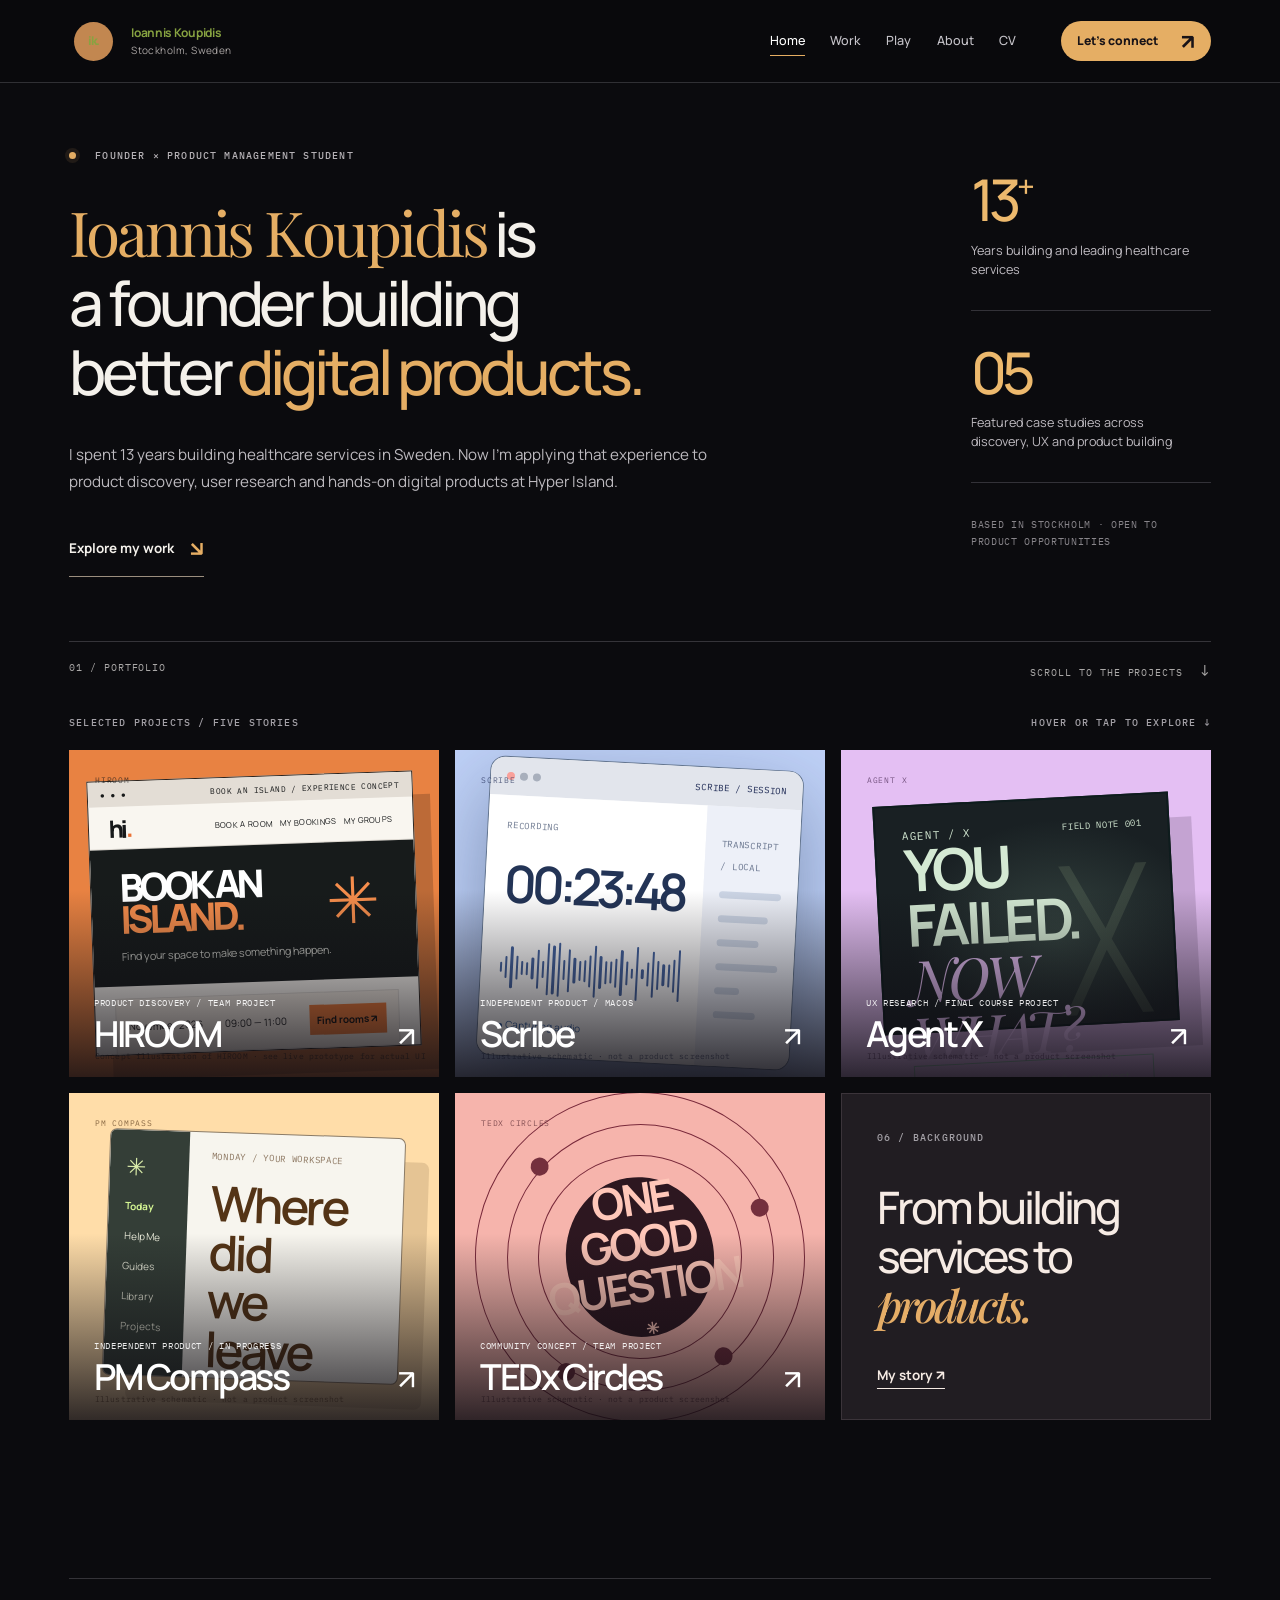
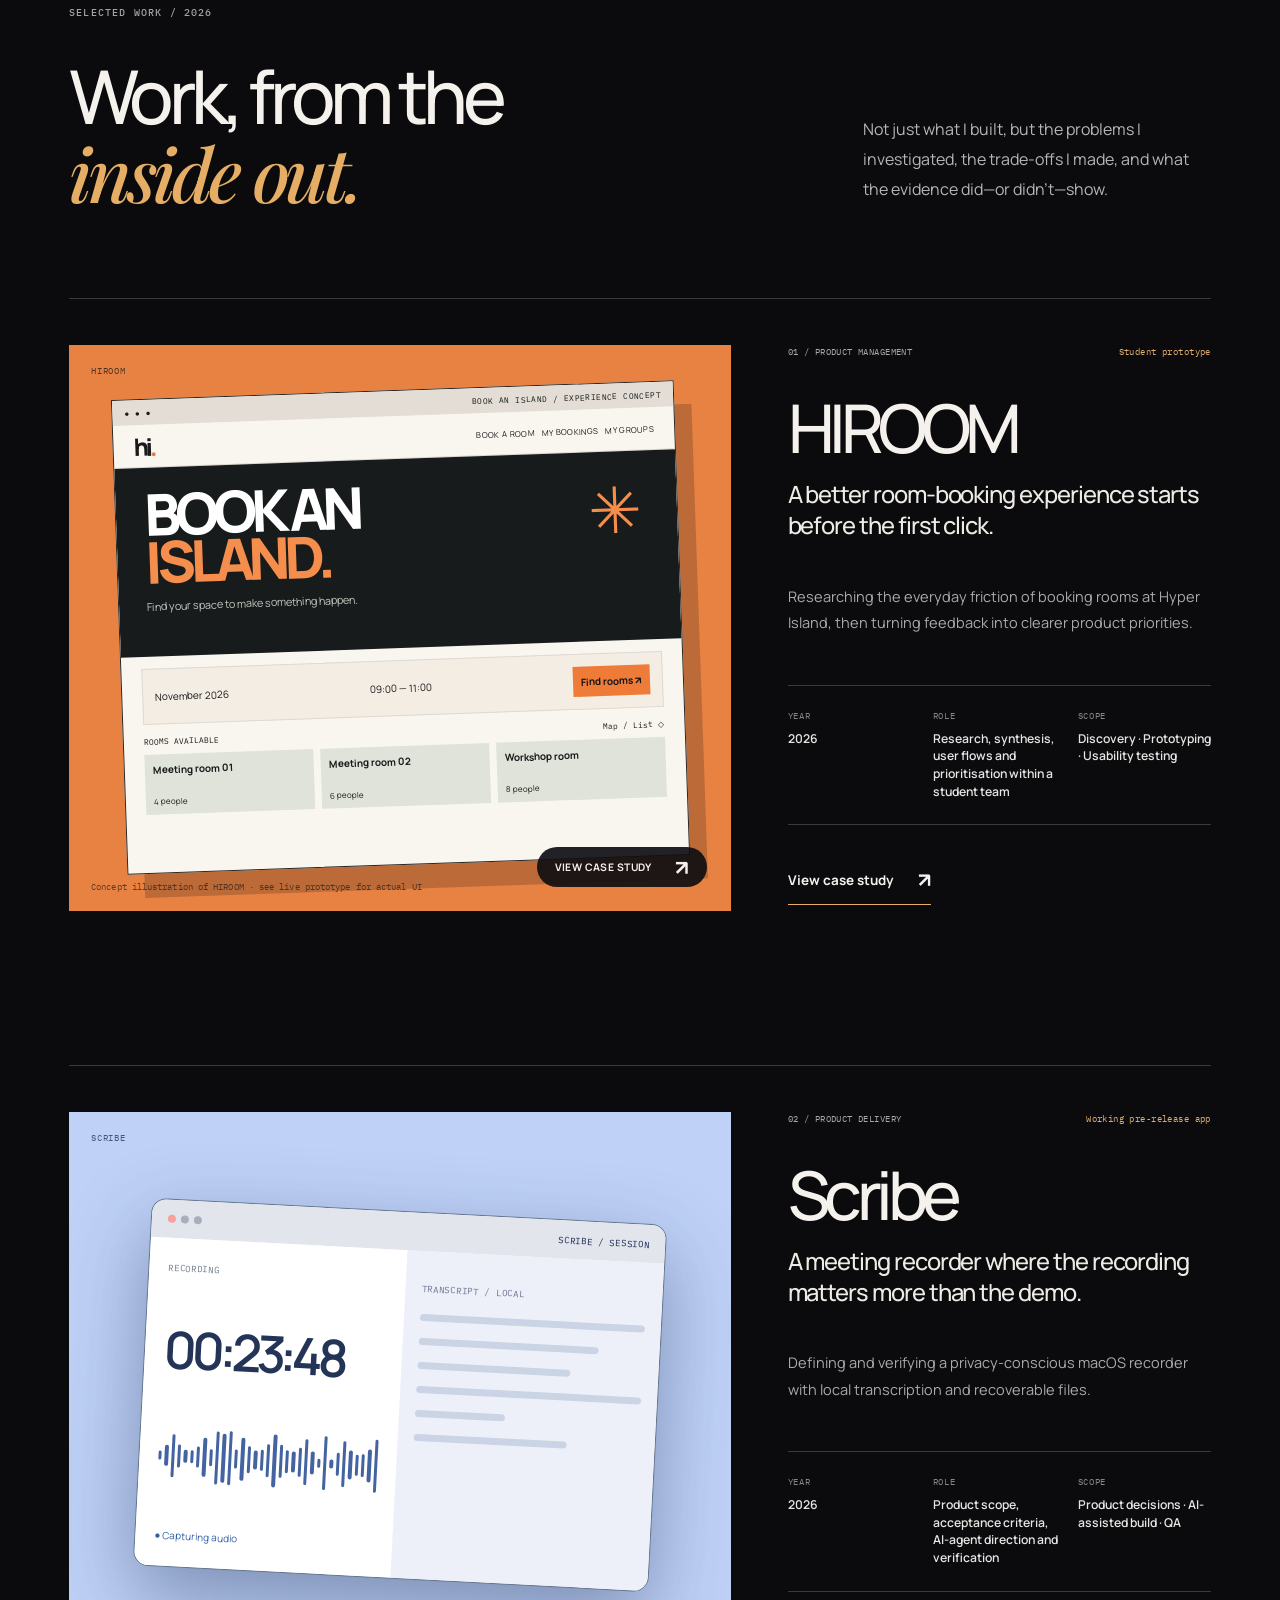
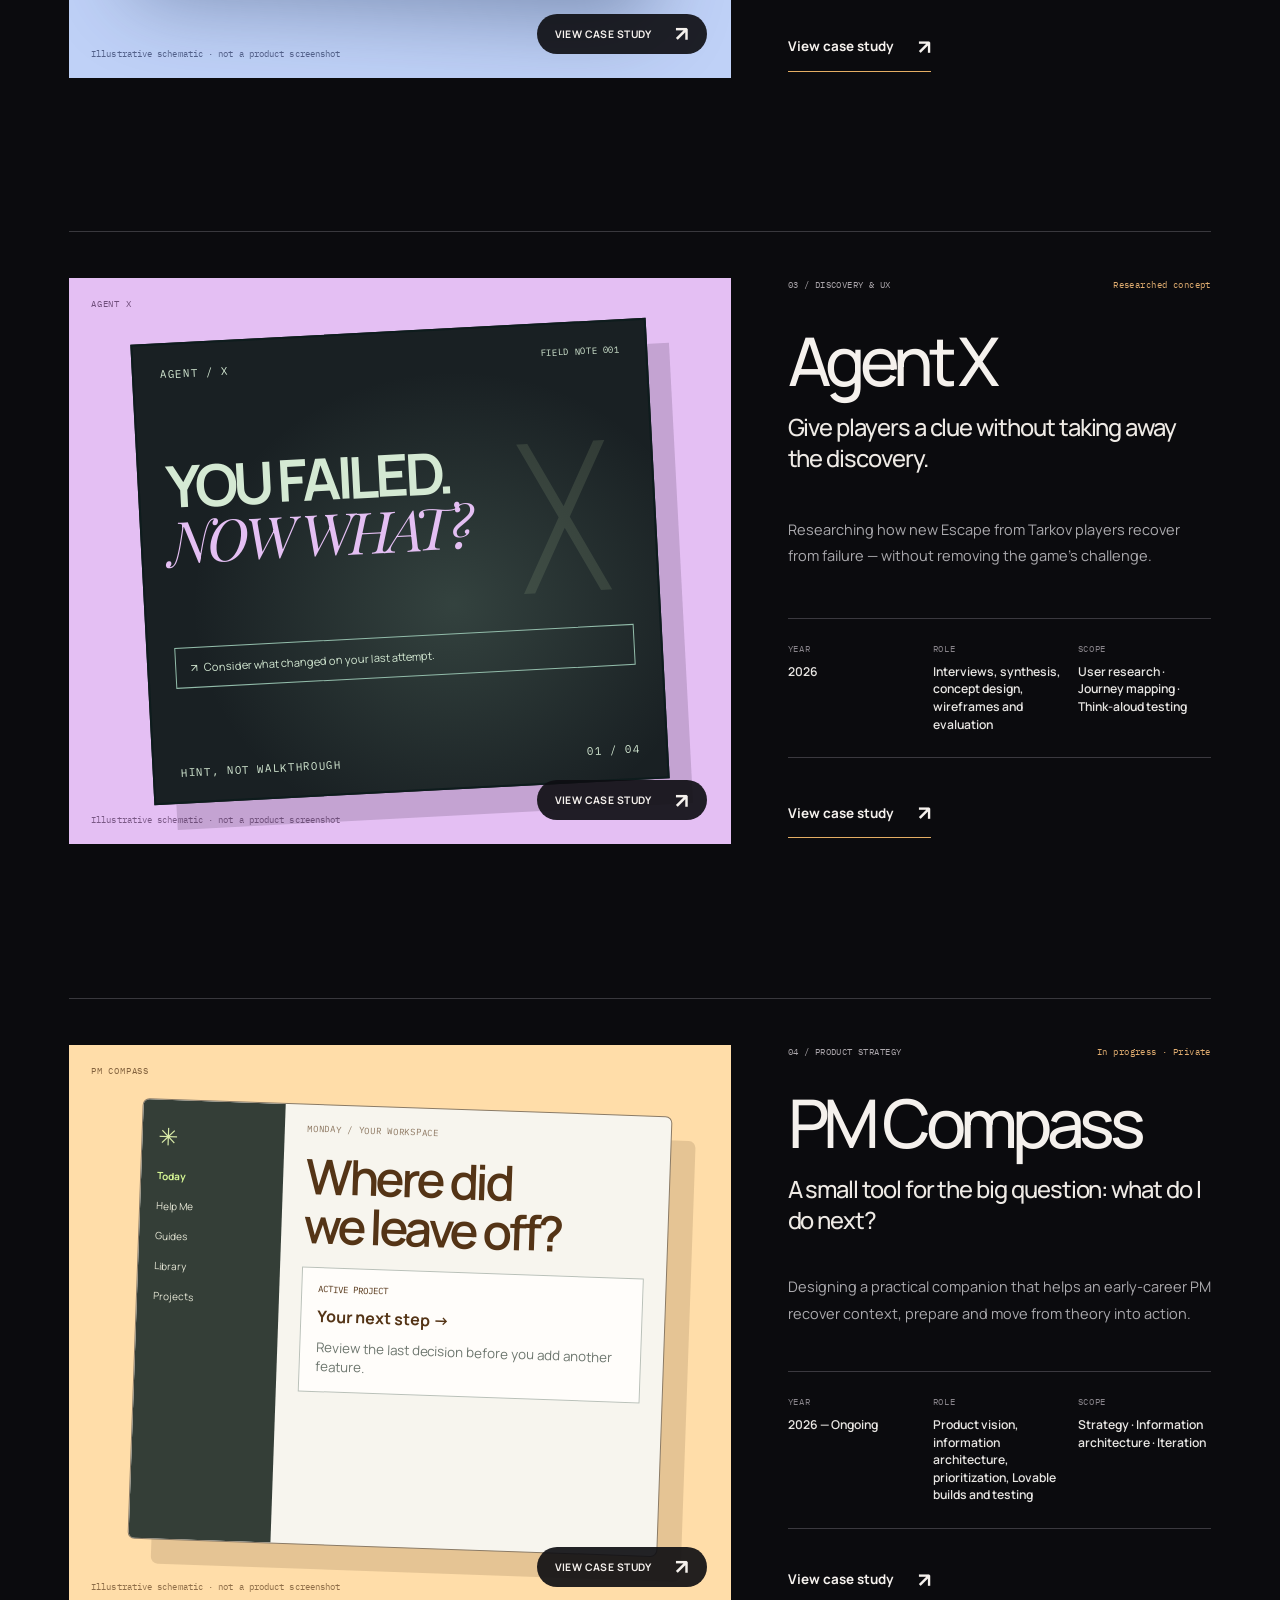
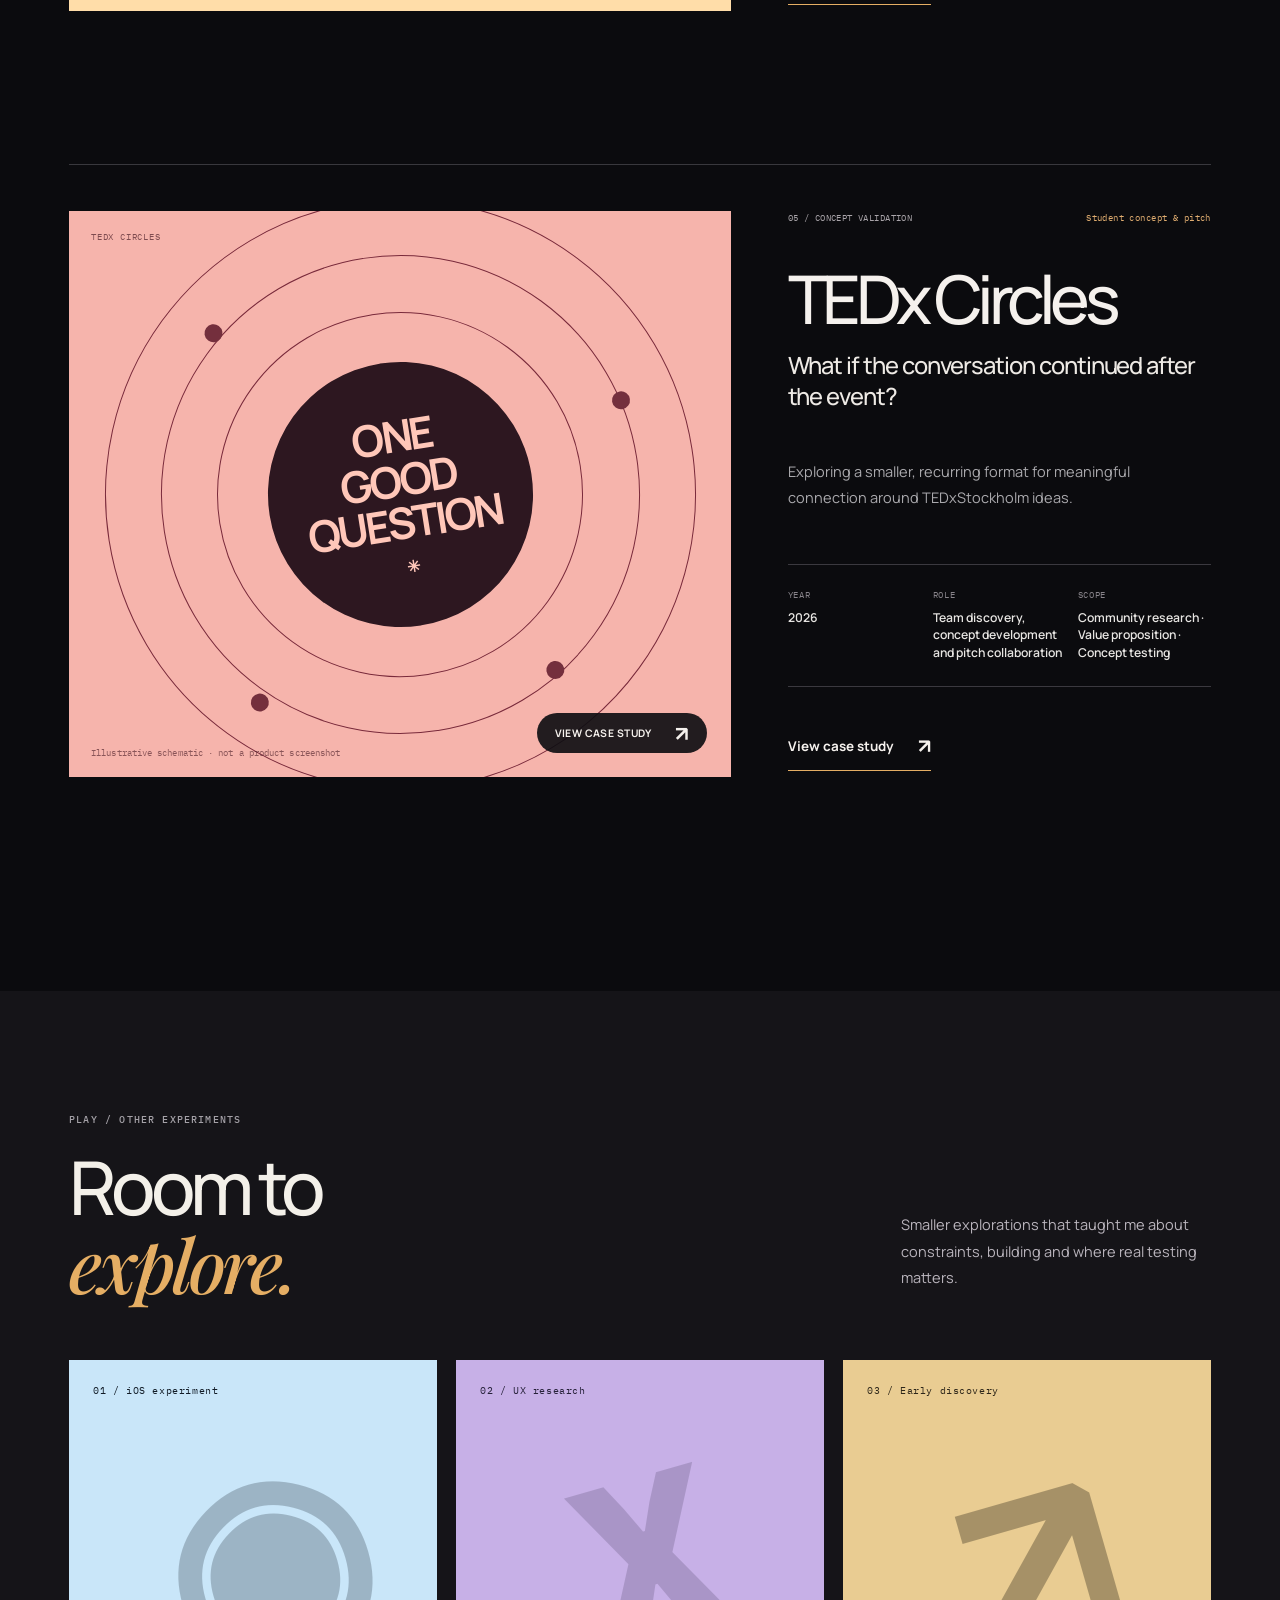
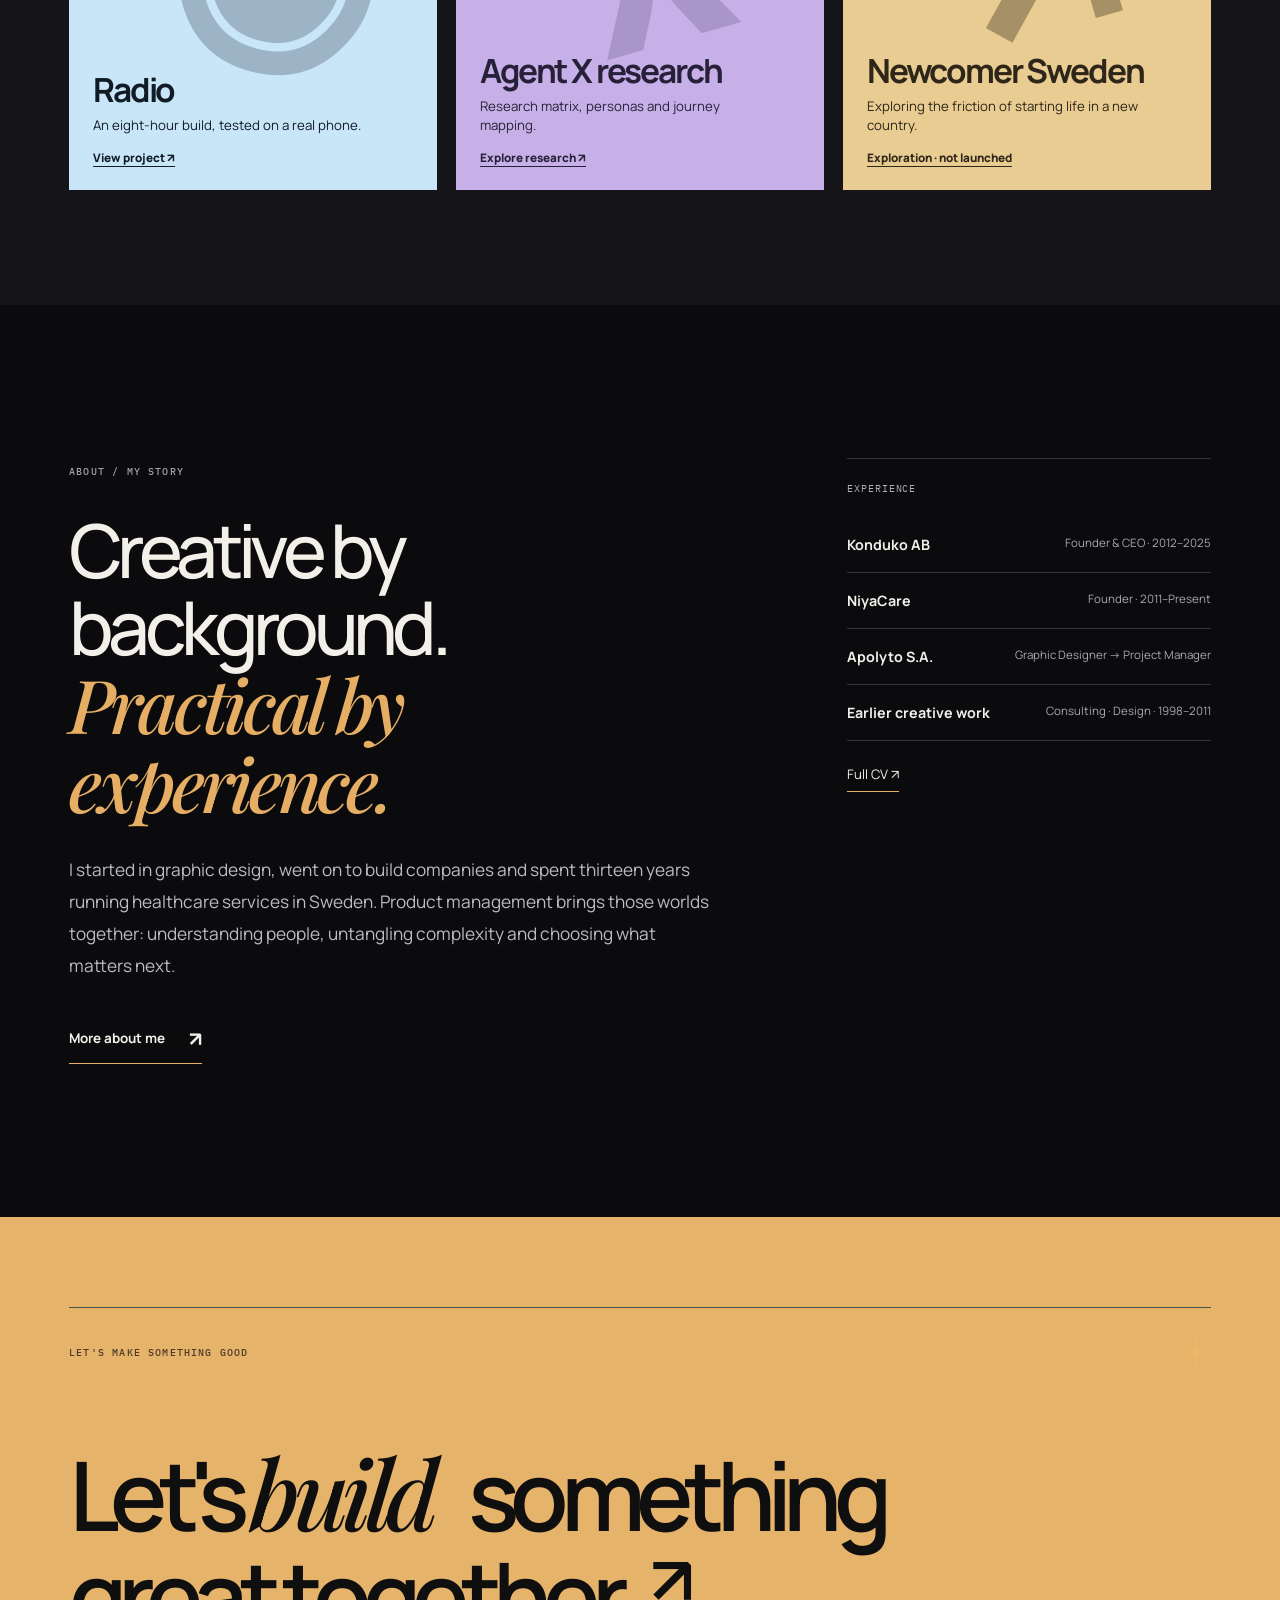
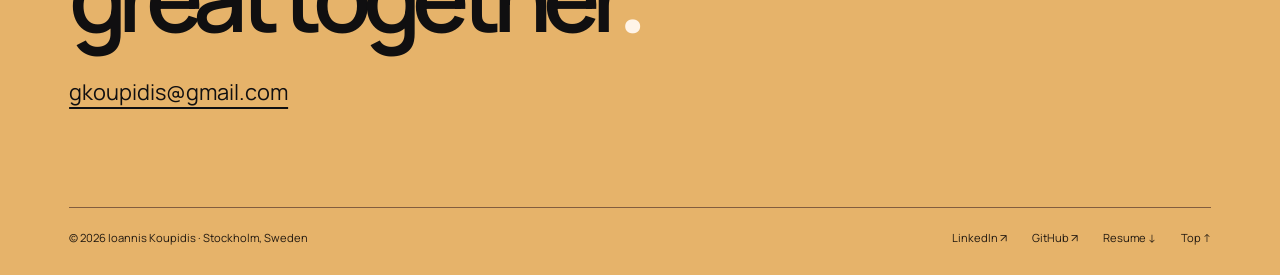
==== commit 83a52bfe: "Redesign portfolio: update index.html" ====
--- a/index.html
+++ b/index.html
@@ -1 +1 @@
-<!doctype html><html lang="en"><head><meta charset="utf-8"><meta name="viewport" content="width=device-width,initial-scale=1"><meta name="theme-color" content="#f3f1eb"><meta name="description" content="Ioannis Koupidis — founder and Product Management student in Stockholm. Selected work across product discovery, UX research and independent software projects."><title>Ioannis Koupidis — Product Management</title><link rel="icon" href="assets/favicon.svg" type="image/svg+xml"><link rel="stylesheet" href="styles.css"></head><body data-page="home" data-root="./"><div id="app"></div><script type="module" src="app.js"></script></body></html>+<!doctype html><html lang="en"><head><meta charset="utf-8"><meta name="viewport" content="width=device-width,initial-scale=1"><meta name="theme-color" content="#f3f1eb"><meta name="description" content="Ioannis Koupidis — founder and Product Management student in Stockholm. Selected work across product discovery, UX research and independent software projects."><meta property="og:type" content="website"><meta property="og:title" content="Ioannis Koupidis — Product Management"><meta property="og:description" content="I build for people, not assumptions. Founder turned product thinker."><title>Ioannis Koupidis — Product Management</title><link rel="icon" href="./assets/favicon.svg" type="image/svg+xml"><link rel="stylesheet" href="./styles.css"><link rel="stylesheet" href="redesign.css"></head><body data-page="home" data-root="./"><div id="app"></div><script type="module" src="./app.js"></script></body></html>
--- a/redesign.css
+++ b/redesign.css
@@ -0,0 +1,259 @@
+@import url('https://fonts.googleapis.com/css2?family=DM+Sans:wght@400;500;600;700&family=Manrope:wght@400;500;600;700;800&family=Playfair+Display:ital,wght@0,500;1,500&display=swap');
+
+/* CV / Port IK. Editorial portfolio layout inspired by navigation and page rhythm of
+   Charles Honig, with original content, visuals and identity. */
+:root{--ink:#f3f0e9;--paper:#0b0b0e;--paper2:#111115;--cream:#f4f0e8;--lime:#edb765;--muted:#9a99a0;--rule:#36353b;--page-pad:clamp(22px,5.4vw,90px);--mono:'IBM Plex Mono',monospace;--sans:'Manrope','DM Sans',Arial,sans-serif;--serif:'Playfair Display',Georgia,serif}
+html{scroll-padding-top:115px}
+body{background:#0b0b0e;color:#f3f0e9;font-family:var(--sans)}
+::selection{background:#e8b35f;color:#0a0a0c}
+.top-progress{height:2px;background:#f3b967}
+.header{height:83px;background:rgba(10,10,13,.94);border-color:#303034;color:#f4f2ed;position:sticky;backdrop-filter:blur(20px);z-index:140}
+.scrolled .header{height:72px}
+.wordmark{display:flex;align-items:center;gap:13px;font-size:1rem;letter-spacing:-.03em}
+.brand-mark{display:grid;place-items:center;width:39px;height:39px;border-radius:50%;background:#c28750;color:#131014;font-size:1.23rem;letter-spacing:-.12em;font-weight:800}
+.brand-name{font-size:.84rem;line-height:1.12;font-weight:700;letter-spacing:-.025em}
+.brand-name small{display:block;font-weight:400;color:#aaa5a4;font-size:.63rem;letter-spacing:.045em;margin-top:5px}
+.header .nav-group{gap:clamp(23px,3.5vw,55px)}
+.header .nav-group nav{gap:clamp(15px,2vw,32px)}
+.nav-link{font-weight:500;font-size:.79rem;color:#c6c4ca}.nav-link:hover,.nav-link.active{color:#fff}
+.nav-link::after{height:1px;background:#e5ad62}
+.contact-pill{border:0;background:#e5ae64;color:#181317;font-size:.76rem;min-height:39px;padding:10px 16px;gap:23px;font-weight:800}
+.contact-pill:hover{background:#f7c58a;color:#151212;box-shadow:0 0 25px #eab26733}
+.menu-toggle span{background:#fff}
+.eyebrow{color:#a4a1a7;font-size:.64rem;letter-spacing:.115em;font-weight:500}
+
+/* HOME — editorial introduction followed by an uninterrupted visual sequence. */
+.home-hero{background:#0b0b0e;color:#f4f1eb;display:block;min-height:0;padding:clamp(76px,8vw,130px) var(--page-pad) 30px;overflow:visible}
+.hero-layout{display:grid;grid-template-columns:minmax(0,1.6fr) minmax(240px,.45fr);gap:clamp(45px,6vw,140px);max-width:1680px;margin:auto;align-items:end}
+.hero-introduction{min-width:0}
+.hero-kicker{margin:0 0 34px;color:#b5b1b5}
+.hero-availability{display:inline-block;width:7px;height:7px;border-radius:50%;background:#e4ad64;margin-right:12px;box-shadow:0 0 0 4px #e4ad6419}
+.hero-title{font-size:clamp(2.6rem,5.25vw,6.65rem);line-height:1.11;letter-spacing:-.066em;font-weight:500;max-width:1120px}
+.hero-line{white-space:normal;animation:title-rise .84s cubic-bezier(.19,.7,.2,1) both}
+.hero-title em{font-family:var(--serif);font-style:normal;letter-spacing:-.05em;color:#e5ae64}
+.hero-title .orange-type{color:#e5ae64}
+.hero-description{color:#bdbabf;font-size:clamp(.95rem,1.12vw,1.11rem);line-height:1.78;margin:34px 0 25px;max-width:675px}
+.hero-explore{display:inline-flex;align-items:center;gap:16px;padding:14px 0;font-weight:700;font-size:.84rem;border-bottom:1px solid #9b8e7e;transition:gap .3s,border-color .3s}
+.hero-explore:hover{gap:30px;border-color:#e5ae64}
+.hero-explore span{color:#e5ae64;font-size:1.3rem}
+.hero-summary{padding-bottom:2px;display:grid;gap:33px;align-self:center}
+.hero-stat{border-bottom:1px solid #333238;padding-bottom:30px;max-width:300px}
+.hero-stat strong{display:block;color:#edb96d;font-size:clamp(3.2rem,4.5vw,6rem);font-weight:500;line-height:.98;letter-spacing:-.08em}
+.hero-stat strong span{font-size:.54em;vertical-align:top}
+.hero-stat p{font-size:.79rem;line-height:1.5;color:#bebac0;max-width:220px;margin:14px 0 0}
+.hero-side-note{font-family:var(--mono);font-size:.6rem;letter-spacing:.07em;color:#88858a;max-width:235px;line-height:1.8}
+.hero-bottom-line{margin-top:clamp(90px,11vw,160px);border-top:1px solid #353439;padding-top:18px;display:flex;justify-content:space-between;font-family:var(--mono);font-size:.65rem;letter-spacing:.09em;color:#aaa8a7}
+.hero-bottom-line span span{font-size:1rem;margin-left:10px}
+
+.work-section{background:#0b0b0e;color:#f5f1ed;padding:80px var(--page-pad) 60px}
+.work-section-intro{border-top:1px solid #343338;padding:20px 0 85px;display:grid;grid-template-columns:1.35fr .65fr;gap:70px;align-items:end}
+.work-section-intro h2,.play-topline h2,.story-main h2{font-size:clamp(3.1rem,5.8vw,7rem);font-weight:500;line-height:1.04;letter-spacing:-.076em;margin:35px 0 0}
+.work-section-intro h2 em,.play-topline h2 em,.story-main h2 em{font-family:var(--serif);font-weight:500;color:#e5ae64;letter-spacing:-.055em}
+.work-section-intro p{font-size:1rem;color:#b6b4b7;line-height:1.85;max-width:410px;margin:0 0 9px}
+.project-list{display:block}
+.project-feature{border-top:1px solid #39383d;padding:46px 0 clamp(90px,12vw,160px);display:grid;grid-template-columns:minmax(0,1.22fr) minmax(300px,.78fr);gap:clamp(32px,4.4vw,86px);align-items:stretch}
+.project-feature-visual{display:block;min-width:0;position:relative;overflow:hidden;aspect-ratio:1.17;align-self:start}
+.project-feature-visual .art-scene{min-height:100%;height:100%;aspect-ratio:1.17;transition:filter .35s ease,transform .65s cubic-bezier(.18,.78,.2,1)}
+.project-feature-visual:hover .art-scene{transform:scale(1.035);filter:saturate(1.13)}
+.project-feature-overlay{position:absolute;right:24px;bottom:24px;z-index:8;border-radius:30px;padding:13px 18px;background:#0e0e12e8;display:flex;align-items:center;gap:23px;font-size:.65rem;letter-spacing:.04em;font-weight:700;transition:background .3s,color .3s,transform .3s}
+.project-feature-overlay span{font-size:1.3rem;line-height:.6}
+.project-feature-visual:hover .project-feature-overlay{background:#e5ae64;color:#0b0b0f;transform:translateY(-5px)}
+.project-feature-copy{display:flex;flex-direction:column;min-width:0;justify-content:space-between;padding:0 0 6px}
+.project-feature-overline{display:flex;justify-content:space-between;gap:25px;font-family:var(--mono);font-size:.59rem;letter-spacing:.045em;color:#aaa5aa;line-height:1.5}
+.project-feature-overline span:last-child{color:#e0ad70;text-align:right}
+.project-feature-heading h3{font-size:clamp(3.6rem,5.25vw,7rem);letter-spacing:-.082em;font-weight:500;line-height:1.0;margin:20px 0 18px}
+.project-tagline{font-size:clamp(1.3rem,1.85vw,2.05rem);letter-spacing:-.045em;line-height:1.3;margin:0;color:#eeeae5;font-weight:500}
+.project-description{max-width:540px;color:#aaa9ad;font-size:.91rem;line-height:1.82;margin:27px 0 34px}
+.project-feature-meta{display:grid;grid-template-columns:repeat(3,minmax(0,1fr));gap:12px;padding:24px 0;border-top:1px solid #3b393f;border-bottom:1px solid #3b393f}
+.project-feature-meta>div{min-width:0}
+.project-feature-meta span{display:block;font-family:var(--mono);font-size:.56rem;color:#88848a;letter-spacing:.075em;margin-bottom:9px}
+.project-feature-meta strong{font-size:.76rem;line-height:1.45;display:block;font-weight:600;color:#e7e5e2;overflow-wrap:anywhere}
+.view-case-link{margin-top:26px;display:inline-flex;align-items:center;gap:24px;font-size:.84rem;font-weight:700;align-self:start;border-bottom:1px solid #e5ae64;padding:0 0 11px;transition:gap .28s,color .28s}
+.view-case-link:hover{gap:36px;color:#f3b969}
+.view-case-link span{font-size:1.25rem}
+
+/* Real user-interface artwork is used when available. Illustrations are labeled as such. */
+.project-feature-visual .art-scene .visual-label{top:20px;left:22px;font-size:.54rem;opacity:.72}
+.project-feature-visual .visual-footnote{bottom:19px;left:22px;font-size:.54rem;max-width:55%}
+.art-scene::after{background:none}
+.art-hiroom-v2{background:#e88242!important}
+.hiroom-product-scene{width:85%;height:84%;display:grid;align-items:center;justify-items:center}
+.hiroom-browser{width:100%;max-width:750px;height:100%;background:#f9f6f0;color:#17191a;border:1px solid #2d241e;box-shadow:17px 24px 0 #16110f35;overflow:hidden;transform:rotate(-2deg);font-family:var(--sans)}
+.hiroom-browser-bar{height:25px;display:flex;justify-content:space-between;align-items:center;padding:0 12px;font-family:var(--mono);background:#e3ddd5;font-size:8px;letter-spacing:.05em}
+.hiroom-mini-nav{height:43px;display:flex;justify-content:space-between;align-items:center;padding:0 20px;font-size:8px;letter-spacing:.04em;border-bottom:1px solid #ddd8d0}
+.hiroom-mini-nav strong{font-size:24px;font-weight:800;letter-spacing:-.12em}
+.hiroom-mini-nav strong span{color:#ea7135}
+.hiroom-hero-panel{position:relative;background:#171b1b;color:#fff;text-align:left;padding:16px 28px 22px;min-height:40%}
+.hiroom-hero-panel h3{font-size:clamp(2.2rem,4.5vw,5.6rem);line-height:.84;font-weight:800;letter-spacing:-.1em;margin:6px 0 12px}
+.hiroom-hero-panel h3 i{font-style:normal;color:#f58d4c}
+.hiroom-hero-panel p{font-size:.68rem;margin:0;color:#c4c5bf}
+.hiroom-symbol{position:absolute;right:35px;top:26px;color:#f58d4c;font-size:4rem;line-height:1}
+.hiroom-booking-bar{display:flex;align-items:center;justify-content:space-between;gap:9px;margin:12px 20px;padding:12px;background:#f4ede3;border:1px solid #ddd9d3;font-size:10px}
+.hiroom-booking-bar span:last-child{background:#ee7b38;padding:8px;color:#141414;font-weight:700}
+.hiroom-room-preview{padding:0 20px 16px;font-family:var(--mono);font-size:8px;display:flex;justify-content:space-between;flex-wrap:wrap;gap:8px}
+.hiroom-rooms{width:100%;display:grid;grid-template-columns:repeat(3,1fr);gap:7px}
+.hiroom-rooms b{display:flex;flex-direction:column;justify-content:space-between;min-height:60px;font-family:var(--sans);background:#dfe3d9;padding:8px;font-size:10px}
+.hiroom-rooms small{font-size:8px;font-weight:400}
+
+.play-section{background:#151418;padding:clamp(85px,9vw,145px) var(--page-pad)}
+.play-topline{display:flex;justify-content:space-between;gap:50px;align-items:end;margin-bottom:55px}
+.play-topline h2{margin-top:20px}
+.play-topline p{max-width:310px;color:#b9b4bc;line-height:1.8;font-size:.91rem}
+.play-grid{display:grid;grid-template-columns:repeat(3,minmax(0,1fr));gap:19px}
+.play-art{min-height:430px;padding:24px;display:flex;flex-direction:column;position:relative;overflow:hidden;transition:transform .35s}
+.play-art:hover{transform:translateY(-5px)}
+.play-art>span{font-family:var(--mono);font-size:.62rem;letter-spacing:.06em;position:relative;z-index:1}
+.play-art h3{font-size:clamp(1.8rem,2.6vw,3.4rem);letter-spacing:-.065em;margin:auto 0 4px;position:relative;z-index:1}
+.play-art p{font-size:.83rem;line-height:1.5;max-width:280px;position:relative;z-index:1}
+.play-art i{font-size:.73rem;font-style:normal;font-weight:800;text-decoration:underline;text-underline-offset:4px;position:relative;z-index:1}
+.play-radio{background:#c9e6f9;color:#111b26}.play-agent{background:#c7b0e7;color:#262139}.play-newcomer{background:#e9cc92;color:#2d2619}
+.play-radio-icon,.play-agent-glyph,.play-newcomer-glyph{position:absolute;top:18%;left:0;right:0;text-align:center;font-size:15rem;line-height:1;opacity:.24;transform:rotate(-16deg);font-weight:700;letter-spacing:-.08em}
+.play-agent-glyph{font-family:var(--mono);opacity:.18}.play-newcomer-glyph{opacity:.35}
+.story-section{background:#0b0b0e;padding:clamp(110px,12vw,195px) var(--page-pad)}
+.story-grid{display:grid;grid-template-columns:1.25fr .7fr;gap:clamp(70px,10vw,175px)}
+.story-main h2{margin:30px 0}.story-main>p{font-size:1.08rem;line-height:1.85;color:#bebac1;max-width:735px}
+.story-history{border-top:1px solid #343338}
+.story-history>.history-label{font-family:var(--mono);font-size:.65rem;letter-spacing:.09em;color:#b1afb6;padding:22px 0}
+.story-history>div:not(.history-label){padding:18px 0;border-bottom:1px solid #35343a;display:flex;justify-content:space-between;gap:25px}
+.story-history strong{font-size:.89rem}.story-history span{font-size:.72rem;color:#aaa7ad;text-align:right;line-height:1.4}
+.story-resume{display:inline-block;margin:24px 0;font-size:.82rem;border-bottom:1px solid #e4af6b;padding-bottom:8px}
+.footer{background:#e6b36a;color:#100f10;padding:clamp(65px,7vw,115px) var(--page-pad) 30px}
+.footer-kicker{display:flex;align-items:center;justify-content:space-between}.footer-kicker .eyebrow{color:#4e392a}.footer-star{font-size:2.3rem}
+.footer-title{display:block;font-size:clamp(3.5rem,7.5vw,10rem);font-weight:600;letter-spacing:-.09em;line-height:1.02;margin:65px 0 32px}
+.footer-word{font-family:var(--serif);font-style:italic;font-weight:500;letter-spacing:-.07em;transition:opacity .2s,transform .2s;display:inline-block;min-width:3.7ch}
+.footer-word.word-out{opacity:0;transform:translateY(-8px)}
+.footer-title .question{color:#fff4e8}.footer-title .footer-arrow{display:inline;font-size:.7em;vertical-align:top;margin-left:14px;transition:transform .3s}
+.footer-title:hover .footer-arrow{transform:translate(12px,-10px)}
+.footer-email{font-size:clamp(1rem,1.7vw,1.7rem);margin:25px 0 100px}
+.footer-email a{text-decoration:underline;text-underline-offset:7px}
+.footer-bottom{border-top:1px solid #825d3e;padding-top:22px;font-size:.7rem;color:#221910}
+.footer-bottom>div{display:flex;gap:25px;flex-wrap:wrap}
+
+/* Detail pages adopt the same background, typography, hierarchy and generous full-bleed imagery. */
+.case-page{background:#0b0b0e;color:#efede9}
+.case-toolbar{background:#0b0b0eea;color:#ede9e4;border-bottom:1px solid #343238;z-index:90}
+.case-back{color:#d6d2cc}.mode-control{background:#29272a;border:1px solid #3f3b3d;border-radius:35px}.mode-button{color:#aaa8ad}.mode-button.selected{background:#e5af6a;color:#151014;box-shadow:none;border-radius:28px}
+.reading-estimate{color:#b3aeb1}
+.case-hero{background:#0b0b0e;padding-top:clamp(80px,9vw,145px);padding-bottom:65px}
+.case-hero>.eyebrow{color:#e1b36c}
+.case-hero h1{font-size:clamp(5rem,10vw,13rem);margin:35px 0 30px;font-weight:500;letter-spacing:-.092em}
+.case-hero-star{display:none}
+.case-subtitle{font-size:clamp(1.4rem,2.25vw,2.8rem);color:#e0ddd6;line-height:1.3;max-width:850px}
+.case-meta{border-top:1px solid #38363c;padding-top:27px;border-bottom:1px solid #38363c;padding-bottom:26px}
+.case-meta>div>span{color:#858389}.case-meta strong{color:#e7e4dd;font-size:.85rem;line-height:1.45}
+.case-visual-wrap{height:clamp(450px,65vw,880px);padding:clamp(15px,3vw,55px);background:#141316}
+.case-visual-wrap .art-scene{max-width:1560px;margin:auto;box-shadow:0 24px 70px #0004}
+.case-visual-wrap .art-scene .visual-footnote{font-size:.65rem}
+.live-prototype-bar{background:#edb36b;color:#1d1512;padding:23px var(--page-pad);display:flex;align-items:center;justify-content:space-between;gap:25px}
+.live-prototype-bar>span{font-family:var(--mono);font-size:.65rem;letter-spacing:.075em}
+.live-prototype-bar>a{display:inline-flex;align-items:center;gap:15px;border-bottom:1px solid #49352b;padding-bottom:5px;font-weight:800;font-size:.89rem}
+.case-body{background:#f1efea;color:#1a1819;grid-template-columns:minmax(160px,240px) minmax(0,1fr);gap:clamp(30px,5vw,85px)}
+.case-sidebar{border-right:1px solid #cbc8c4;padding-right:20px;color:#272626}
+.case-sidebar .eyebrow{color:#777474}.chapter-nav-item{color:#727071}.chapter-nav-item.active{color:#151314}
+.case-main{min-width:0}
+.case-intro{padding-top:60px}.case-intro>.eyebrow{color:#8a8580}
+.case-intro>p{font-size:clamp(1.6rem,2.5vw,2.9rem);letter-spacing:-.05em;font-weight:500;line-height:1.28;color:#232020}
+.case-fact>strong{color:#282020}.case-fact>div>span{color:#2b2521}.case-fact small{color:#8a827a}
+.case-actions a{color:#1c1818;border-color:#afa6a0}.case-actions a:hover{color:#bd7d3c}
+.chapter{border-color:#d1ccc6}.chapter-content h2{color:#161416;font-weight:600}
+.chapter-content p{color:#5a5552}.chapter-num{color:#958d85}
+.chapter-insight{background:#e8e0d5;border-left-color:#bd8150}
+.chapter-insight span{color:#807268}.chapter-insight strong{color:#231c18}
+.case-end{border-color:#cfc6bc}.case-end a{color:#151314}
+.actual-gallery figure{background:#e0ddd9;border:1px solid #d3cdc5}
+.actual-gallery img{background:#c8cbd1}
+
+/* About and CV are still editorial, but prioritize readable text on lighter surfaces. */
+.page-hero{background:#0b0b0e;color:#f3f0eb}
+.page-hero .eyebrow{color:#e0ae6c}
+.page-hero h1{font-weight:500}
+.page-hero em{color:#edb56d}
+.page-hero-bottom{color:#d0cbd0}
+.page-hero-bottom p{color:#bbb7bb}
+.story-body,.learning-section,.timeline-section,.education-section{background:#f1efea;color:#19181a}
+.story-body .eyebrow,.learning-section .eyebrow,.timeline-section .eyebrow,.education-section .eyebrow{color:#6d6868}
+.story-prose p,.section-intro>div>p,.story-body p,.learning-section p{color:#494446}
+.learning-section{background:#e5d9ca}.learning-three article{border-color:#b6aba0}
+.learning-three article p{color:#59504a}
+.timeline-item{border-color:#c6c2bf}.tl-years,.tl-content p,.role,.timeline .role{color:#70696a}
+.language-bar{border-color:#c0bcba}
+.cv-hero{background:#121114}
+.cv-paper{background:#fbfaf8;color:#1a1818}
+.cv-paper .eyebrow{color:#625b58}.cv-paper a{color:#332219}.cv-paper .cv-block{border-color:#d8d3cd}
+.cv-after{background:#0b0b0e;color:#bbb3b5}
+.cv-after a{color:#e7b475}
+
+@media(max-width:1050px){
+ .hero-layout{grid-template-columns:1fr;gap:52px}.hero-summary{display:flex;gap:38px;flex-wrap:wrap;align-items:start}.hero-stat{flex:1;min-width:160px}.hero-side-note{align-self:center}.hero-title{font-size:clamp(3rem,7vw,6rem)}
+ .project-feature{grid-template-columns:1fr;gap:32px}.project-feature-visual{max-height:720px;aspect-ratio:1.55}.project-feature-visual .art-scene{aspect-ratio:1.55}.project-feature-copy{gap:12px}.project-feature-heading h3{margin-top:24px}.project-feature-meta{margin-top:10px}
+ .story-grid{grid-template-columns:1fr}.story-history{max-width:800px}
+}
+@media(max-width:800px){
+ .header{height:67px}.scrolled .header{height:63px}
+ .nav-group{background:#121215;border-color:#363439}.menu-open .nav-group{display:flex}.menu-toggle span{background:#efede9}
+ .nav-link{font-size:1.27rem}
+ .home-hero{padding-top:74px}.hero-layout{gap:43px}.hero-title{font-size:clamp(2.7rem,8vw,5.1rem)}.hero-summary{gap:30px}
+ .work-section{padding:65px var(--page-pad) 10px}.work-section-intro{grid-template-columns:1fr;gap:20px;padding-bottom:50px}
+ .work-section-intro h2,.play-topline h2,.story-main h2{font-size:clamp(3rem,9vw,5rem)}
+ .work-section-intro p{max-width:580px}.project-feature{padding:25px 0 85px}
+ .project-feature-heading h3{font-size:clamp(3rem,9vw,5.7rem)}
+ .project-feature-meta{grid-template-columns:repeat(3,minmax(0,1fr))}
+ .play-topline{display:block}.play-grid{grid-template-columns:1fr 1fr}.play-art{min-height:355px}
+ .footer-title{font-size:clamp(3.7rem,9.2vw,7.4rem)}
+ .case-body{grid-template-columns:minmax(0,1fr);gap:0}.case-sidebar{border-right:0;border-bottom:1px solid #d6d2cb}
+ .case-visual-wrap{height:clamp(370px,70vw,570px)}
+}
+@media(max-width:550px){
+ .brand-name{font-size:.78rem}.brand-name small{font-size:.55rem}
+ .home-hero{padding-top:55px}.hero-title{font-size:clamp(2.5rem,10.3vw,4rem);line-height:1.07}.hero-description{font-size:.9rem}
+ .hero-summary{gap:25px}.hero-stat{min-width:120px;padding-bottom:16px}.hero-stat strong{font-size:3.6rem}.hero-stat p{font-size:.72rem}.hero-side-note{width:100%;max-width:none}
+ .hero-bottom-line{margin-top:68px;font-size:.53rem}
+ .work-section-intro h2,.play-topline h2,.story-main h2{font-size:clamp(2.7rem,12vw,4rem)}
+ .project-feature-visual,.project-feature-visual .art-scene{aspect-ratio:1.03;min-height:0}.project-feature-visual{height:390px}
+ .project-feature-overline{font-size:.51rem;gap:10px}.project-feature-heading h3{font-size:clamp(3.1rem,13vw,5.5rem);margin:23px 0 14px}
+ .project-tagline{font-size:1.37rem}.project-description{font-size:.88rem}
+ .project-feature-meta{grid-template-columns:1fr 1fr;gap:20px}.project-feature-meta>div:last-child{grid-column:span 2}
+ .project-feature-overlay{font-size:.56rem;bottom:15px;right:15px;padding:12px 13px}
+ .hiroom-product-scene{width:91%;height:77%}.hiroom-browser{transform:rotate(-1.5deg)}.hiroom-hero-panel{padding:11px 14px 14px;min-height:38%}.hiroom-hero-panel h3{font-size:2.7rem}.hiroom-symbol{right:12px;top:7px;font-size:2.9rem}.hiroom-mini-nav{height:32px;padding:0 10px}.hiroom-mini-nav>span{font-size:6px}.hiroom-booking-bar{margin:8px 8px;font-size:7px;padding:5px}.hiroom-booking-bar span:last-child{padding:6px}.hiroom-room-preview{padding:0 8px 8px}.hiroom-rooms b{min-height:38px;padding:5px;font-size:7px}
+ .play-section{padding-top:75px}.play-grid{grid-template-columns:1fr}.play-art{min-height:330px}.play-radio-icon,.play-agent-glyph,.play-newcomer-glyph{font-size:11rem}
+ .story-section{padding:90px var(--page-pad)}.story-history>div:not(.history-label){flex-direction:column;gap:4px}.story-history span{text-align:left}
+ .footer{padding-top:65px}.footer-title{font-size:clamp(3rem,11vw,4.6rem);margin:38px 0}.footer-email{margin-bottom:70px}.footer-word{min-width:3.6ch}
+ .case-hero h1{font-size:clamp(4.1rem,16vw,6.3rem)}.case-hero{padding-top:54px}.case-visual-wrap{height:350px;padding:10px}.live-prototype-bar{display:block;padding:19px var(--page-pad)}.live-prototype-bar>a{margin-top:11px}.live-prototype-bar>span{display:block}
+}
+@media(prefers-reduced-motion:reduce){.hero-line{animation:none}.project-feature-visual .art-scene,.footer-word{transition:none}}
+/* Screen width and case-title corrections found during responsive QA. */
+.project-feature{min-width:0}.project-feature-visual{width:100%;max-width:100%;min-width:0}
+.case-hero h1{color:#f1ede7;}
+@media(max-width:1050px){.project-feature{grid-template-columns:minmax(0,1fr)}}
+@media(max-width:550px){.project-feature,.project-feature-visual{max-width:100%}.project-feature-visual .art-scene{min-width:0}}
+/* Visual gallery is the first project destination, as in the portfolio reference. */
+.home-hero{padding-top:clamp(50px,5vw,88px);padding-bottom:16px}
+.hero-layout{gap:clamp(35px,5vw,95px)}
+.hero-title{font-size:clamp(2.5rem,4.85vw,6.1rem)}
+.hero-bottom-line{margin-top:clamp(40px,5vw,70px)}
+.work-gallery{padding:18px var(--page-pad) clamp(90px,10vw,150px);background:#0b0b0e}
+.gallery-top{padding:0 0 18px;display:flex;justify-content:space-between;align-items:center;gap:25px;color:#bab7b6}
+.work-gallery-grid{display:grid;grid-template-columns:repeat(3,minmax(0,1fr));gap:16px}
+.gallery-tile{display:block;min-width:0;aspect-ratio:1.13;position:relative;overflow:hidden;background:#151417;isolation:isolate;cursor:pointer}
+.gallery-art{position:absolute;inset:0;overflow:hidden}
+.gallery-art .art-scene{width:100%;height:100%;min-height:0;aspect-ratio:1.13;transition:transform .7s cubic-bezier(.15,.6,.2,1),filter .5s}
+.gallery-art .art-scene .visual-label,.gallery-art .art-scene .visual-footnote{font-size:.53rem}
+.gallery-art .hiroom-product-scene{height:84%;width:88%}
+.gallery-art .room-app{width:77%}
+.gallery-art .hiroom-hero-panel h3{font-size:clamp(1.4rem,3vw,3.9rem)}
+.gallery-art .scribe-window{width:85%}
+.gallery-art .agent-interface{width:80%;height:70%}
+.gallery-overlay{position:absolute;inset:0;background:linear-gradient(180deg,transparent 43%,#0d0b11d9 100%);padding:25px;display:flex;flex-direction:column;justify-content:flex-end;color:white;z-index:3;transition:background .35s}
+.gallery-overlay>span{font-family:var(--mono);font-size:.56rem;letter-spacing:.075em;text-transform:uppercase;opacity:.9;margin-bottom:8px}
+.gallery-overlay strong{font-size:clamp(1.5rem,2.8vw,3.1rem);font-weight:600;letter-spacing:-.07em;line-height:1}
+.gallery-overlay b{position:absolute;right:24px;bottom:23px;font-size:1.7rem;font-weight:500;transition:transform .3s}
+.gallery-tile:hover .gallery-art .art-scene,.gallery-tile:focus-visible .gallery-art .art-scene{transform:scale(1.075);filter:saturate(1.12)}
+.gallery-tile:hover .gallery-overlay b{transform:translate(7px,-6px)}
+.gallery-extra{background:#211d22;border:1px solid #3b343a;color:#f6ebe4}
+.gallery-extra>div{height:100%;display:flex;flex-direction:column;justify-content:space-between;padding:35px}
+.gallery-extra strong{font-size:clamp(2rem,3.5vw,4rem);font-weight:500;line-height:1.1;letter-spacing:-.07em}
+.gallery-extra strong em{font-family:var(--serif);color:#e5ad67;font-weight:500}
+.gallery-extra>div>span:last-child{font-size:.84rem;font-weight:700;text-decoration:underline;text-underline-offset:8px}
+.work-section{padding-top:30px}
+@media(max-width:900px){.work-gallery-grid{grid-template-columns:repeat(2,minmax(0,1fr));gap:12px}.gallery-tile{aspect-ratio:1.1}.gallery-art .art-scene{aspect-ratio:1.1}.hero-bottom-line{margin-top:65px}}
+@media(max-width:550px){.home-hero{padding-top:38px}.hero-title{font-size:clamp(2.5rem,9.5vw,3.9rem)}.hero-bottom-line{margin-top:30px}.hero-description{margin:25px 0 15px}.hero-kicker{margin-bottom:23px}.hero-summary{gap:18px}.hero-stat strong{font-size:2.8rem}.hero-stat p{margin-top:7px}.work-gallery{padding-top:12px;padding-bottom:85px}.work-gallery-grid{gap:9px}.gallery-tile{aspect-ratio:.86}.gallery-art .art-scene{aspect-ratio:.86}.gallery-overlay{padding:15px}.gallery-overlay>span{font-size:.46rem}.gallery-overlay strong{font-size:1.55rem}.gallery-overlay b{font-size:1rem;bottom:14px;right:12px}.gallery-art .art-scene .visual-label{font-size:.4rem}.gallery-art .art-scene .visual-footnote{display:none}.gallery-extra>div{padding:16px}.gallery-extra strong{font-size:clamp(1.5rem,6.3vw,2.3rem)}.gallery-extra .eyebrow{font-size:.48rem}.gallery-extra>div>span:last-child{font-size:.72rem}.gallery-art .hiroom-product-scene{width:92%;height:76%}.gallery-art .hiroom-mini-nav>span{display:none}.gallery-art .hiroom-hero-panel h3{font-size:1.6rem}.gallery-art .hiroom-symbol{font-size:1.7rem;right:5px}.gallery-art .hiroom-booking-bar span{font-size:6px}.gallery-top .eyebrow:last-child{display:none}}
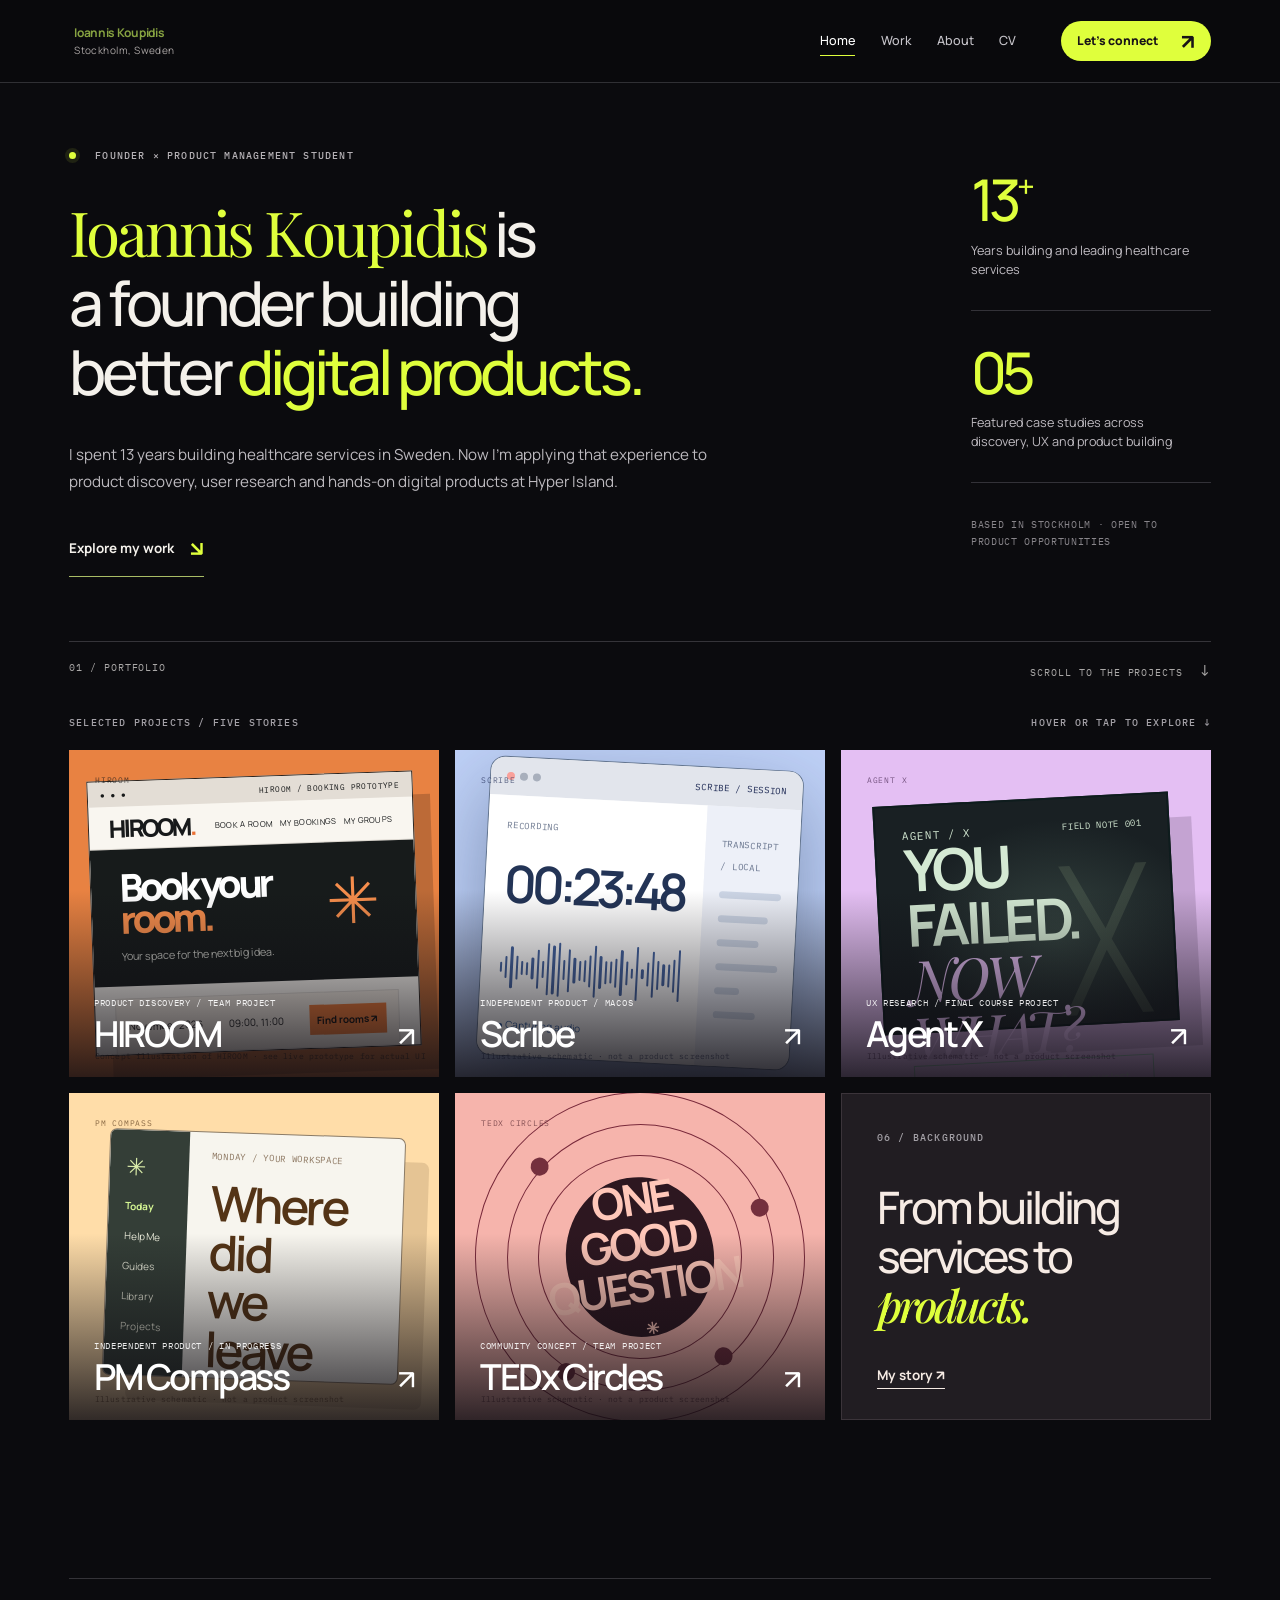
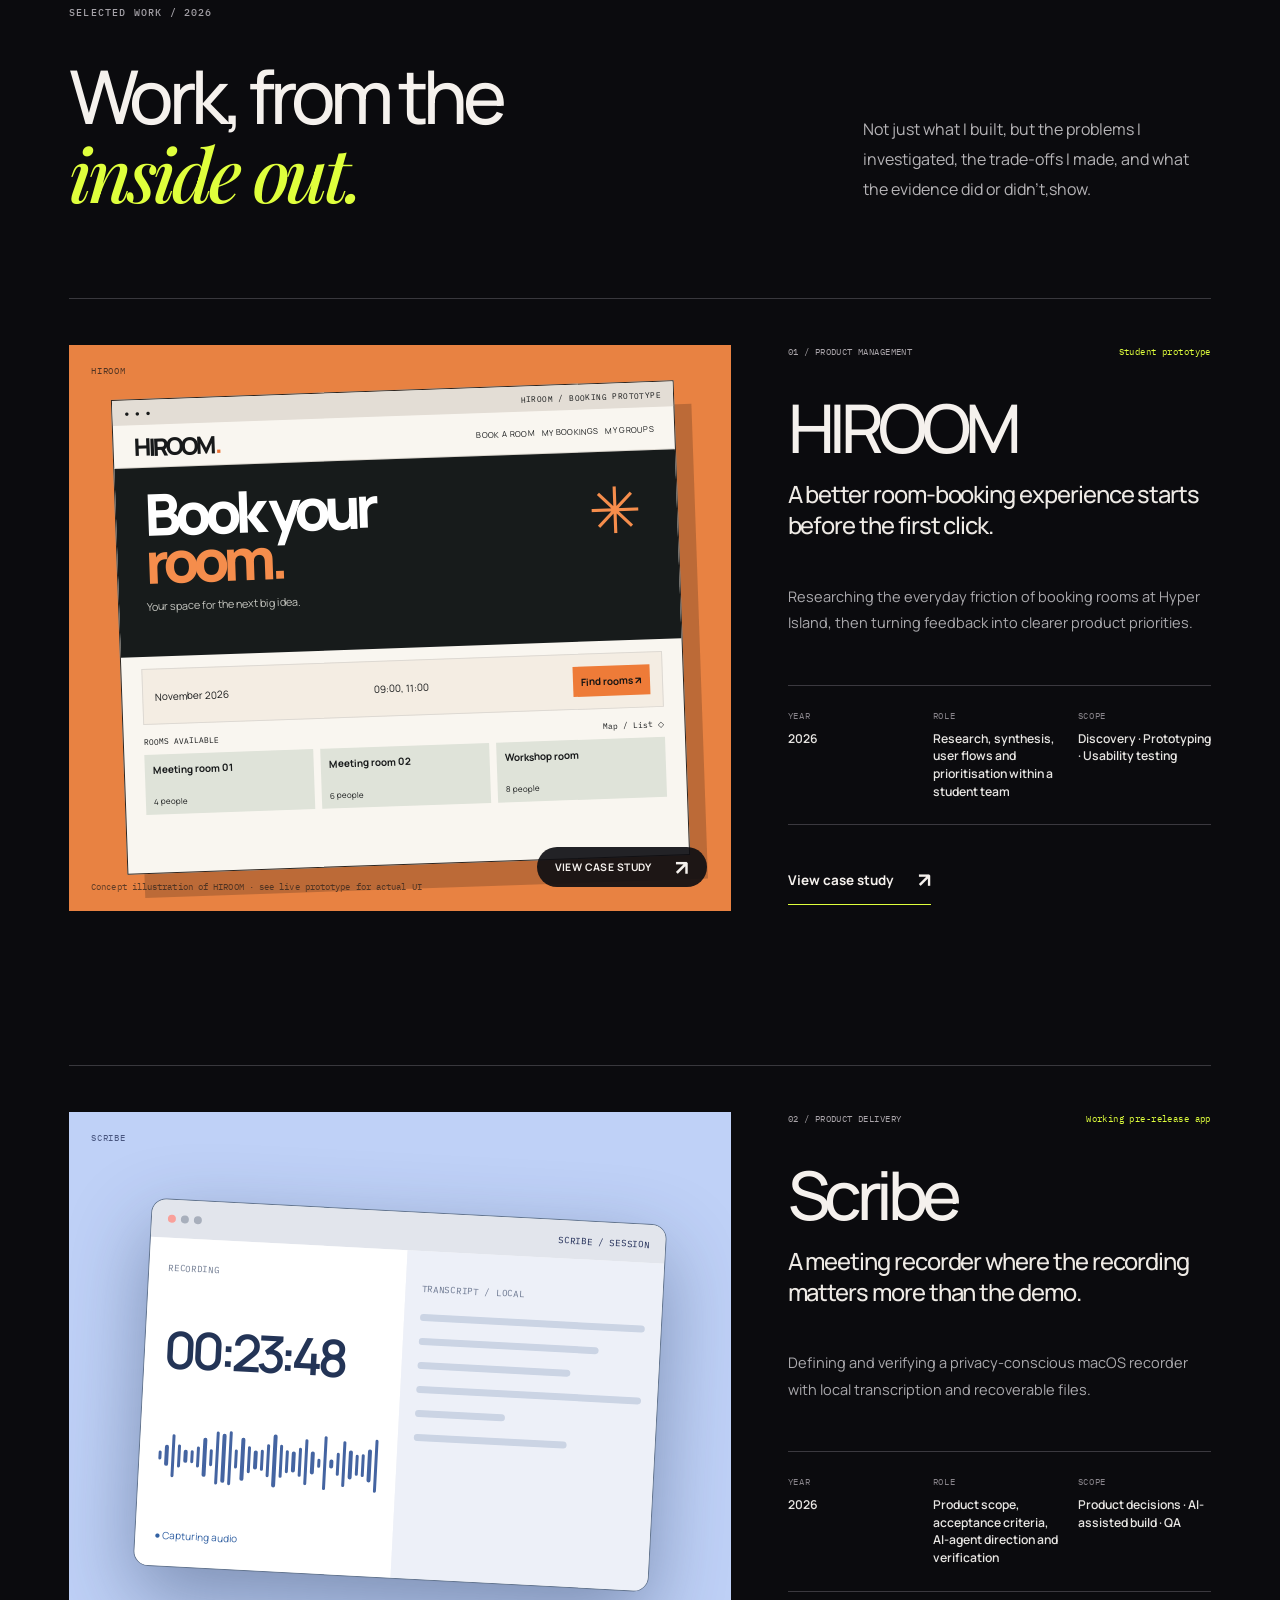
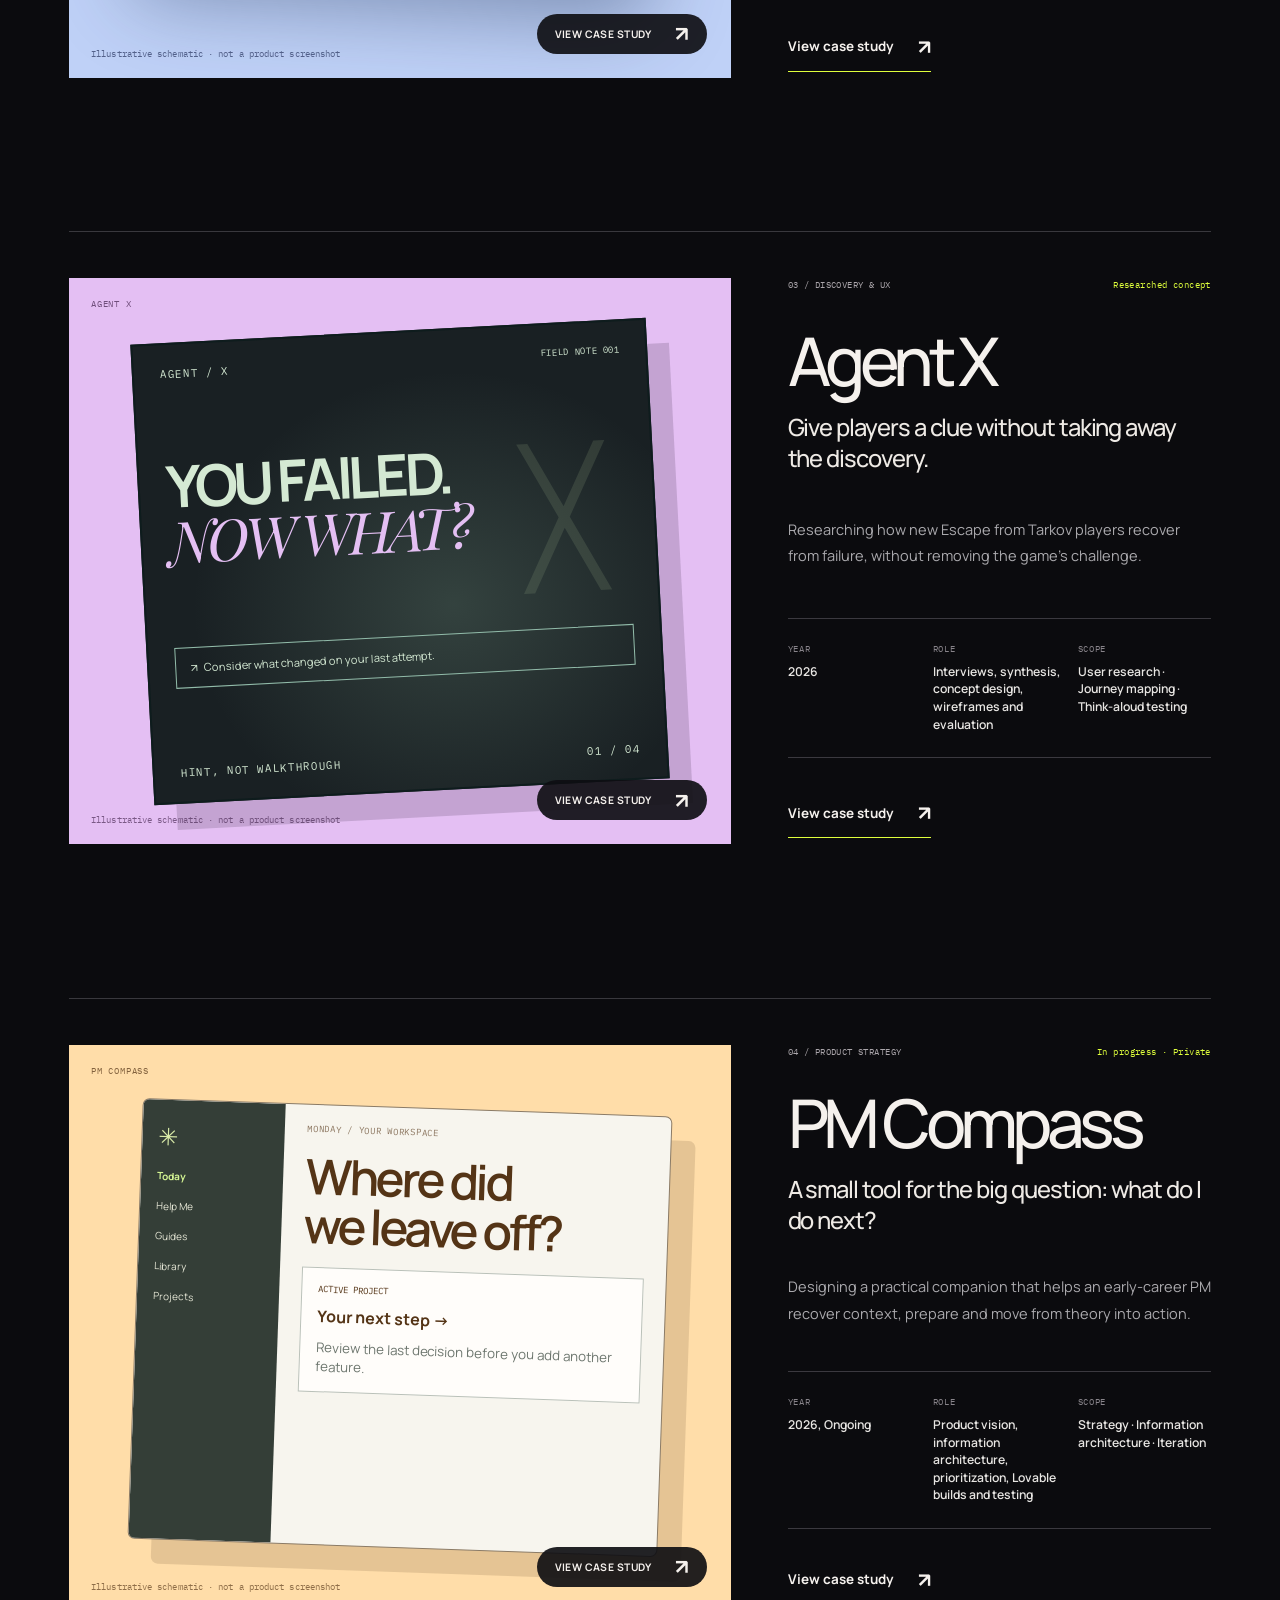
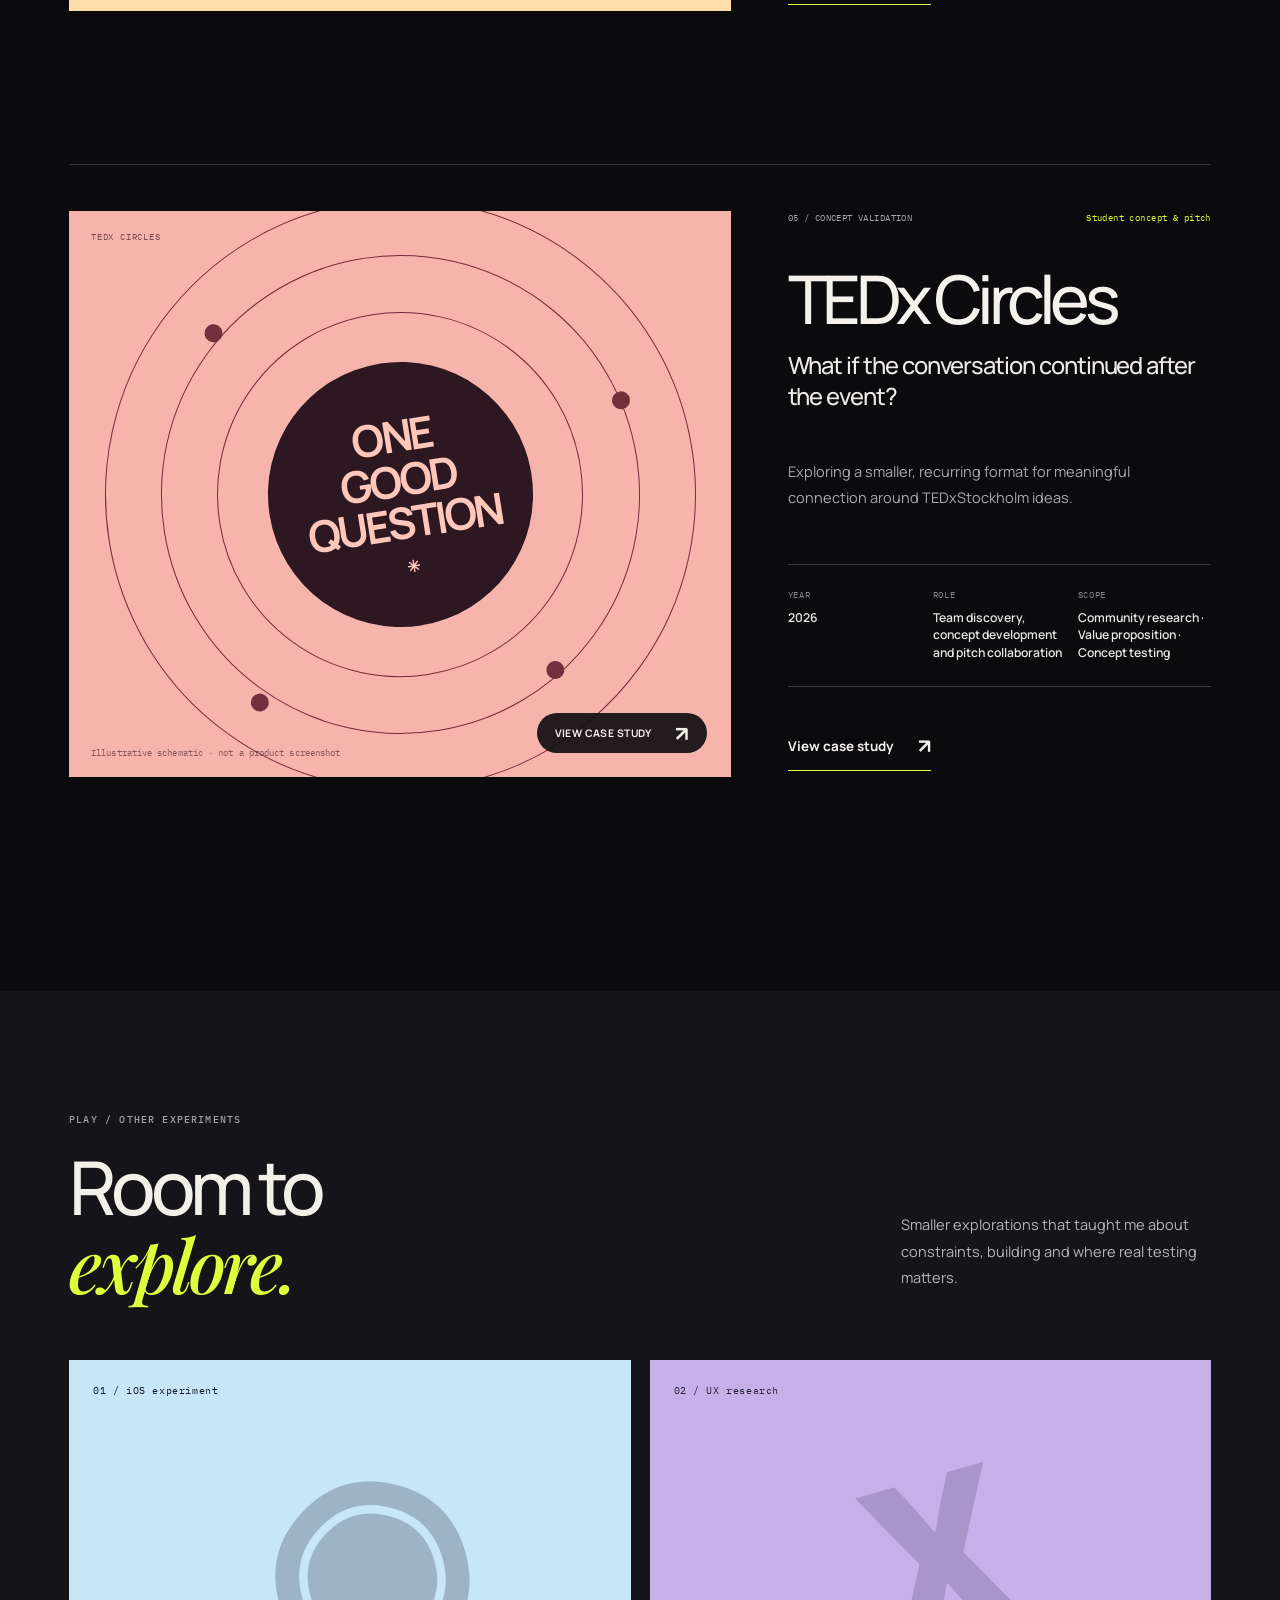
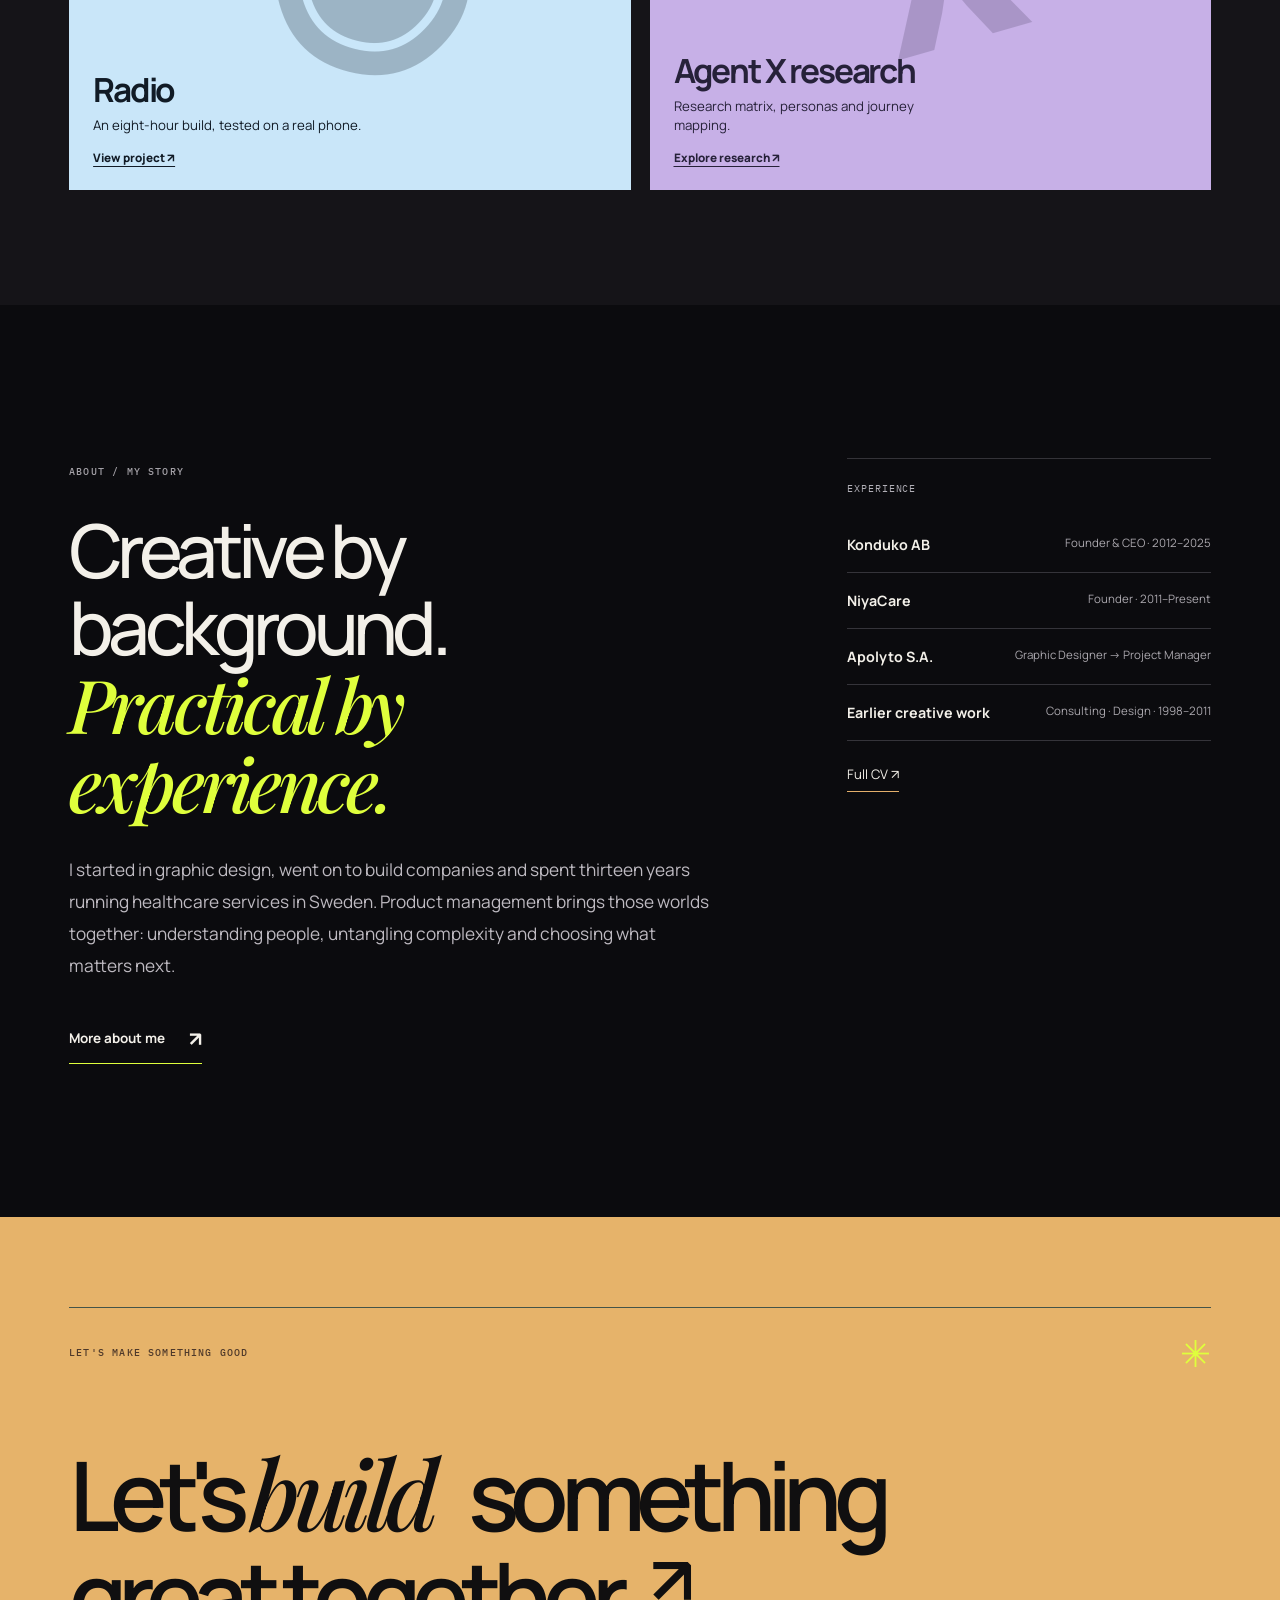
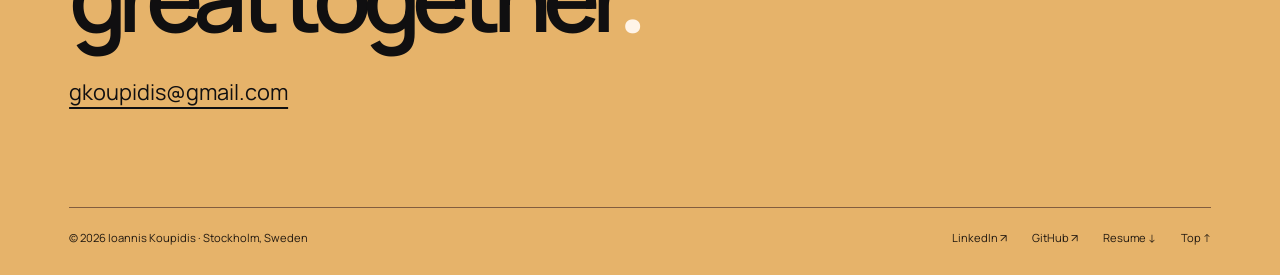
==== commit f6c784d4: "Apply updated portfolio branding and remove em dash punctuation" ====
--- a/index.html
+++ b/index.html
@@ -1 +1 @@
-<!doctype html><html lang="en"><head><meta charset="utf-8"><meta name="viewport" content="width=device-width,initial-scale=1"><meta name="theme-color" content="#f3f1eb"><meta name="description" content="Ioannis Koupidis — founder and Product Management student in Stockholm. Selected work across product discovery, UX research and independent software projects."><meta property="og:type" content="website"><meta property="og:title" content="Ioannis Koupidis — Product Management"><meta property="og:description" content="I build for people, not assumptions. Founder turned product thinker."><title>Ioannis Koupidis — Product Management</title><link rel="icon" href="./assets/favicon.svg" type="image/svg+xml"><link rel="stylesheet" href="./styles.css"><link rel="stylesheet" href="redesign.css"></head><body data-page="home" data-root="./"><div id="app"></div><script type="module" src="./app.js"></script></body></html>
+<!doctype html><html lang="en"><head><meta charset="utf-8"><meta name="viewport" content="width=device-width,initial-scale=1"><meta name="theme-color" content="#f3f1eb"><meta name="description" content="Ioannis Koupidis | founder and Product Management student in Stockholm. Selected work across product discovery, UX research and independent software projects."><meta property="og:type" content="website"><meta property="og:title" content="Ioannis Koupidis | Product Management"><meta property="og:description" content="I build for people, not assumptions. Founder turned product thinker."><title>Ioannis Koupidis | Product Management</title><link rel="icon" href="./assets/favicon.svg" type="image/svg+xml"><link rel="stylesheet" href="./styles.css"><link rel="stylesheet" href="redesign.css"></head><body data-page="home" data-root="./"><div id="app"></div><script type="module" src="./app.js"></script></body></html>
--- a/redesign.css
+++ b/redesign.css
@@ -2,43 +2,43 @@
 
 /* CV / Port IK. Editorial portfolio layout inspired by navigation and page rhythm of
    Charles Honig, with original content, visuals and identity. */
-:root{--ink:#f3f0e9;--paper:#0b0b0e;--paper2:#111115;--cream:#f4f0e8;--lime:#edb765;--muted:#9a99a0;--rule:#36353b;--page-pad:clamp(22px,5.4vw,90px);--mono:'IBM Plex Mono',monospace;--sans:'Manrope','DM Sans',Arial,sans-serif;--serif:'Playfair Display',Georgia,serif}
+:root{--ink:#f3f0e9;--paper:#0b0b0e;--paper2:#111115;--cream:#f4f0e8;--lime:#DFFF3C;--muted:#9a99a0;--rule:#36353b;--page-pad:clamp(22px,5.4vw,90px);--mono:'IBM Plex Mono',monospace;--sans:'Manrope','DM Sans',Arial,sans-serif;--serif:'Playfair Display',Georgia,serif}
 html{scroll-padding-top:115px}
 body{background:#0b0b0e;color:#f3f0e9;font-family:var(--sans)}
-::selection{background:#e8b35f;color:#0a0a0c}
-.top-progress{height:2px;background:#f3b967}
+::selection{background:#DFFF3C;color:#0a0a0c}
+.top-progress{height:2px;background:#DFFF3C}
 .header{height:83px;background:rgba(10,10,13,.94);border-color:#303034;color:#f4f2ed;position:sticky;backdrop-filter:blur(20px);z-index:140}
 .scrolled .header{height:72px}
-.wordmark{display:flex;align-items:center;gap:13px;font-size:1rem;letter-spacing:-.03em}
-.brand-mark{display:grid;place-items:center;width:39px;height:39px;border-radius:50%;background:#c28750;color:#131014;font-size:1.23rem;letter-spacing:-.12em;font-weight:800}
-.brand-name{font-size:.84rem;line-height:1.12;font-weight:700;letter-spacing:-.025em}
+.wordmark{display:flex;align-items:center;gap:0;font-size:1rem;letter-spacing:-.03em}
+
+.brand-name{color:#ffffff;font-size:.84rem;line-height:1.12;font-weight:700;letter-spacing:-.025em}
 .brand-name small{display:block;font-weight:400;color:#aaa5a4;font-size:.63rem;letter-spacing:.045em;margin-top:5px}
 .header .nav-group{gap:clamp(23px,3.5vw,55px)}
 .header .nav-group nav{gap:clamp(15px,2vw,32px)}
 .nav-link{font-weight:500;font-size:.79rem;color:#c6c4ca}.nav-link:hover,.nav-link.active{color:#fff}
-.nav-link::after{height:1px;background:#e5ad62}
-.contact-pill{border:0;background:#e5ae64;color:#181317;font-size:.76rem;min-height:39px;padding:10px 16px;gap:23px;font-weight:800}
-.contact-pill:hover{background:#f7c58a;color:#151212;box-shadow:0 0 25px #eab26733}
+.nav-link::after{height:1px;background:#DFFF3C}
+.contact-pill{border:0;background:#DFFF3C;color:#181317;font-size:.76rem;min-height:39px;padding:10px 16px;gap:23px;font-weight:800}
+.contact-pill:hover{background:#E9FF91;color:#151212;box-shadow:0 0 25px #DFFF3C33}
 .menu-toggle span{background:#fff}
 .eyebrow{color:#a4a1a7;font-size:.64rem;letter-spacing:.115em;font-weight:500}
 
-/* HOME — editorial introduction followed by an uninterrupted visual sequence. */
+/* HOME - editorial introduction followed by an uninterrupted visual sequence. */
 .home-hero{background:#0b0b0e;color:#f4f1eb;display:block;min-height:0;padding:clamp(76px,8vw,130px) var(--page-pad) 30px;overflow:visible}
 .hero-layout{display:grid;grid-template-columns:minmax(0,1.6fr) minmax(240px,.45fr);gap:clamp(45px,6vw,140px);max-width:1680px;margin:auto;align-items:end}
 .hero-introduction{min-width:0}
 .hero-kicker{margin:0 0 34px;color:#b5b1b5}
-.hero-availability{display:inline-block;width:7px;height:7px;border-radius:50%;background:#e4ad64;margin-right:12px;box-shadow:0 0 0 4px #e4ad6419}
+.hero-availability{display:inline-block;width:7px;height:7px;border-radius:50%;background:#DFFF3C;margin-right:12px;box-shadow:0 0 0 4px #DFFF3C19}
 .hero-title{font-size:clamp(2.6rem,5.25vw,6.65rem);line-height:1.11;letter-spacing:-.066em;font-weight:500;max-width:1120px}
 .hero-line{white-space:normal;animation:title-rise .84s cubic-bezier(.19,.7,.2,1) both}
-.hero-title em{font-family:var(--serif);font-style:normal;letter-spacing:-.05em;color:#e5ae64}
-.hero-title .orange-type{color:#e5ae64}
+.hero-title em{font-family:var(--serif);font-style:normal;letter-spacing:-.05em;color:#DFFF3C}
+.hero-title .orange-type{color:#DFFF3C}
 .hero-description{color:#bdbabf;font-size:clamp(.95rem,1.12vw,1.11rem);line-height:1.78;margin:34px 0 25px;max-width:675px}
-.hero-explore{display:inline-flex;align-items:center;gap:16px;padding:14px 0;font-weight:700;font-size:.84rem;border-bottom:1px solid #9b8e7e;transition:gap .3s,border-color .3s}
-.hero-explore:hover{gap:30px;border-color:#e5ae64}
-.hero-explore span{color:#e5ae64;font-size:1.3rem}
+.hero-explore{display:inline-flex;align-items:center;gap:16px;padding:14px 0;font-weight:700;font-size:.84rem;border-bottom:1px solid #A8BC65;transition:gap .3s,border-color .3s}
+.hero-explore:hover{gap:30px;border-color:#DFFF3C}
+.hero-explore span{color:#DFFF3C;font-size:1.3rem}
 .hero-summary{padding-bottom:2px;display:grid;gap:33px;align-self:center}
 .hero-stat{border-bottom:1px solid #333238;padding-bottom:30px;max-width:300px}
-.hero-stat strong{display:block;color:#edb96d;font-size:clamp(3.2rem,4.5vw,6rem);font-weight:500;line-height:.98;letter-spacing:-.08em}
+.hero-stat strong{display:block;color:#DFFF3C;font-size:clamp(3.2rem,4.5vw,6rem);font-weight:500;line-height:.98;letter-spacing:-.08em}
 .hero-stat strong span{font-size:.54em;vertical-align:top}
 .hero-stat p{font-size:.79rem;line-height:1.5;color:#bebac0;max-width:220px;margin:14px 0 0}
 .hero-side-note{font-family:var(--mono);font-size:.6rem;letter-spacing:.07em;color:#88858a;max-width:235px;line-height:1.8}
@@ -48,7 +48,7 @@
 .work-section{background:#0b0b0e;color:#f5f1ed;padding:80px var(--page-pad) 60px}
 .work-section-intro{border-top:1px solid #343338;padding:20px 0 85px;display:grid;grid-template-columns:1.35fr .65fr;gap:70px;align-items:end}
 .work-section-intro h2,.play-topline h2,.story-main h2{font-size:clamp(3.1rem,5.8vw,7rem);font-weight:500;line-height:1.04;letter-spacing:-.076em;margin:35px 0 0}
-.work-section-intro h2 em,.play-topline h2 em,.story-main h2 em{font-family:var(--serif);font-weight:500;color:#e5ae64;letter-spacing:-.055em}
+.work-section-intro h2 em,.play-topline h2 em,.story-main h2 em{font-family:var(--serif);font-weight:500;color:#DFFF3C;letter-spacing:-.055em}
 .work-section-intro p{font-size:1rem;color:#b6b4b7;line-height:1.85;max-width:410px;margin:0 0 9px}
 .project-list{display:block}
 .project-feature{border-top:1px solid #39383d;padding:46px 0 clamp(90px,12vw,160px);display:grid;grid-template-columns:minmax(0,1.22fr) minmax(300px,.78fr);gap:clamp(32px,4.4vw,86px);align-items:stretch}
@@ -57,10 +57,10 @@
 .project-feature-visual:hover .art-scene{transform:scale(1.035);filter:saturate(1.13)}
 .project-feature-overlay{position:absolute;right:24px;bottom:24px;z-index:8;border-radius:30px;padding:13px 18px;background:#0e0e12e8;display:flex;align-items:center;gap:23px;font-size:.65rem;letter-spacing:.04em;font-weight:700;transition:background .3s,color .3s,transform .3s}
 .project-feature-overlay span{font-size:1.3rem;line-height:.6}
-.project-feature-visual:hover .project-feature-overlay{background:#e5ae64;color:#0b0b0f;transform:translateY(-5px)}
+.project-feature-visual:hover .project-feature-overlay{background:#DFFF3C;color:#0b0b0f;transform:translateY(-5px)}
 .project-feature-copy{display:flex;flex-direction:column;min-width:0;justify-content:space-between;padding:0 0 6px}
 .project-feature-overline{display:flex;justify-content:space-between;gap:25px;font-family:var(--mono);font-size:.59rem;letter-spacing:.045em;color:#aaa5aa;line-height:1.5}
-.project-feature-overline span:last-child{color:#e0ad70;text-align:right}
+.project-feature-overline span:last-child{color:#DFFF3C;text-align:right}
 .project-feature-heading h3{font-size:clamp(3.6rem,5.25vw,7rem);letter-spacing:-.082em;font-weight:500;line-height:1.0;margin:20px 0 18px}
 .project-tagline{font-size:clamp(1.3rem,1.85vw,2.05rem);letter-spacing:-.045em;line-height:1.3;margin:0;color:#eeeae5;font-weight:500}
 .project-description{max-width:540px;color:#aaa9ad;font-size:.91rem;line-height:1.82;margin:27px 0 34px}
@@ -68,8 +68,8 @@
 .project-feature-meta>div{min-width:0}
 .project-feature-meta span{display:block;font-family:var(--mono);font-size:.56rem;color:#88848a;letter-spacing:.075em;margin-bottom:9px}
 .project-feature-meta strong{font-size:.76rem;line-height:1.45;display:block;font-weight:600;color:#e7e5e2;overflow-wrap:anywhere}
-.view-case-link{margin-top:26px;display:inline-flex;align-items:center;gap:24px;font-size:.84rem;font-weight:700;align-self:start;border-bottom:1px solid #e5ae64;padding:0 0 11px;transition:gap .28s,color .28s}
-.view-case-link:hover{gap:36px;color:#f3b969}
+.view-case-link{margin-top:26px;display:inline-flex;align-items:center;gap:24px;font-size:.84rem;font-weight:700;align-self:start;border-bottom:1px solid #DFFF3C;padding:0 0 11px;transition:gap .28s,color .28s}
+.view-case-link:hover{gap:36px;color:#DFFF3C}
 .view-case-link span{font-size:1.25rem}
 
 /* Real user-interface artwork is used when available. Illustrations are labeled as such. */
@@ -106,9 +106,9 @@
 .play-art h3{font-size:clamp(1.8rem,2.6vw,3.4rem);letter-spacing:-.065em;margin:auto 0 4px;position:relative;z-index:1}
 .play-art p{font-size:.83rem;line-height:1.5;max-width:280px;position:relative;z-index:1}
 .play-art i{font-size:.73rem;font-style:normal;font-weight:800;text-decoration:underline;text-underline-offset:4px;position:relative;z-index:1}
-.play-radio{background:#c9e6f9;color:#111b26}.play-agent{background:#c7b0e7;color:#262139}.play-newcomer{background:#e9cc92;color:#2d2619}
-.play-radio-icon,.play-agent-glyph,.play-newcomer-glyph{position:absolute;top:18%;left:0;right:0;text-align:center;font-size:15rem;line-height:1;opacity:.24;transform:rotate(-16deg);font-weight:700;letter-spacing:-.08em}
-.play-agent-glyph{font-family:var(--mono);opacity:.18}.play-newcomer-glyph{opacity:.35}
+.play-radio{background:#c9e6f9;color:#111b26}.play-agent{background:#c7b0e7;color:#262139}
+.play-radio-icon,.play-agent-glyph{position:absolute;top:18%;left:0;right:0;text-align:center;font-size:15rem;line-height:1;opacity:.24;transform:rotate(-16deg);font-weight:700;letter-spacing:-.08em}
+.play-agent-glyph{font-family:var(--mono);opacity:.18}
 .story-section{background:#0b0b0e;padding:clamp(110px,12vw,195px) var(--page-pad)}
 .story-grid{display:grid;grid-template-columns:1.25fr .7fr;gap:clamp(70px,10vw,175px)}
 .story-main h2{margin:30px 0}.story-main>p{font-size:1.08rem;line-height:1.85;color:#bebac1;max-width:735px}
@@ -215,7 +215,7 @@
  .project-feature-meta{grid-template-columns:1fr 1fr;gap:20px}.project-feature-meta>div:last-child{grid-column:span 2}
  .project-feature-overlay{font-size:.56rem;bottom:15px;right:15px;padding:12px 13px}
  .hiroom-product-scene{width:91%;height:77%}.hiroom-browser{transform:rotate(-1.5deg)}.hiroom-hero-panel{padding:11px 14px 14px;min-height:38%}.hiroom-hero-panel h3{font-size:2.7rem}.hiroom-symbol{right:12px;top:7px;font-size:2.9rem}.hiroom-mini-nav{height:32px;padding:0 10px}.hiroom-mini-nav>span{font-size:6px}.hiroom-booking-bar{margin:8px 8px;font-size:7px;padding:5px}.hiroom-booking-bar span:last-child{padding:6px}.hiroom-room-preview{padding:0 8px 8px}.hiroom-rooms b{min-height:38px;padding:5px;font-size:7px}
- .play-section{padding-top:75px}.play-grid{grid-template-columns:1fr}.play-art{min-height:330px}.play-radio-icon,.play-agent-glyph,.play-newcomer-glyph{font-size:11rem}
+ .play-section{padding-top:75px}.play-grid{grid-template-columns:1fr}.play-art{min-height:330px}.play-radio-icon,.play-agent-glyph{font-size:11rem}
  .story-section{padding:90px var(--page-pad)}.story-history>div:not(.history-label){flex-direction:column;gap:4px}.story-history span{text-align:left}
  .footer{padding-top:65px}.footer-title{font-size:clamp(3rem,11vw,4.6rem);margin:38px 0}.footer-email{margin-bottom:70px}.footer-word{min-width:3.6ch}
  .case-hero h1{font-size:clamp(4.1rem,16vw,6.3rem)}.case-hero{padding-top:54px}.case-visual-wrap{height:350px;padding:10px}.live-prototype-bar{display:block;padding:19px var(--page-pad)}.live-prototype-bar>a{margin-top:11px}.live-prototype-bar>span{display:block}
@@ -252,8 +252,14 @@
 .gallery-extra{background:#211d22;border:1px solid #3b343a;color:#f6ebe4}
 .gallery-extra>div{height:100%;display:flex;flex-direction:column;justify-content:space-between;padding:35px}
 .gallery-extra strong{font-size:clamp(2rem,3.5vw,4rem);font-weight:500;line-height:1.1;letter-spacing:-.07em}
-.gallery-extra strong em{font-family:var(--serif);color:#e5ad67;font-weight:500}
+.gallery-extra strong em{font-family:var(--serif);color:#DFFF3C;font-weight:500}
 .gallery-extra>div>span:last-child{font-size:.84rem;font-weight:700;text-decoration:underline;text-underline-offset:8px}
 .work-section{padding-top:30px}
 @media(max-width:900px){.work-gallery-grid{grid-template-columns:repeat(2,minmax(0,1fr));gap:12px}.gallery-tile{aspect-ratio:1.1}.gallery-art .art-scene{aspect-ratio:1.1}.hero-bottom-line{margin-top:65px}}
 @media(max-width:550px){.home-hero{padding-top:38px}.hero-title{font-size:clamp(2.5rem,9.5vw,3.9rem)}.hero-bottom-line{margin-top:30px}.hero-description{margin:25px 0 15px}.hero-kicker{margin-bottom:23px}.hero-summary{gap:18px}.hero-stat strong{font-size:2.8rem}.hero-stat p{margin-top:7px}.work-gallery{padding-top:12px;padding-bottom:85px}.work-gallery-grid{gap:9px}.gallery-tile{aspect-ratio:.86}.gallery-art .art-scene{aspect-ratio:.86}.gallery-overlay{padding:15px}.gallery-overlay>span{font-size:.46rem}.gallery-overlay strong{font-size:1.55rem}.gallery-overlay b{font-size:1rem;bottom:14px;right:12px}.gallery-art .art-scene .visual-label{font-size:.4rem}.gallery-art .art-scene .visual-footnote{display:none}.gallery-extra>div{padding:16px}.gallery-extra strong{font-size:clamp(1.5rem,6.3vw,2.3rem)}.gallery-extra .eyebrow{font-size:.48rem}.gallery-extra>div>span:last-child{font-size:.72rem}.gallery-art .hiroom-product-scene{width:92%;height:76%}.gallery-art .hiroom-mini-nav>span{display:none}.gallery-art .hiroom-hero-panel h3{font-size:1.6rem}.gallery-art .hiroom-symbol{font-size:1.7rem;right:5px}.gallery-art .hiroom-booking-bar span{font-size:6px}.gallery-top .eyebrow:last-child{display:none}}
+
+/* Editorial update: brand contrast, neon accent and two-column explorations. */
+:root{--lime:#DFFF3C;--accent:#DFFF3C}
+.brand-name{color:#fff}
+.play-grid{grid-template-columns:repeat(2,minmax(0,1fr))}
+@media(max-width:700px){.play-grid{grid-template-columns:1fr}}
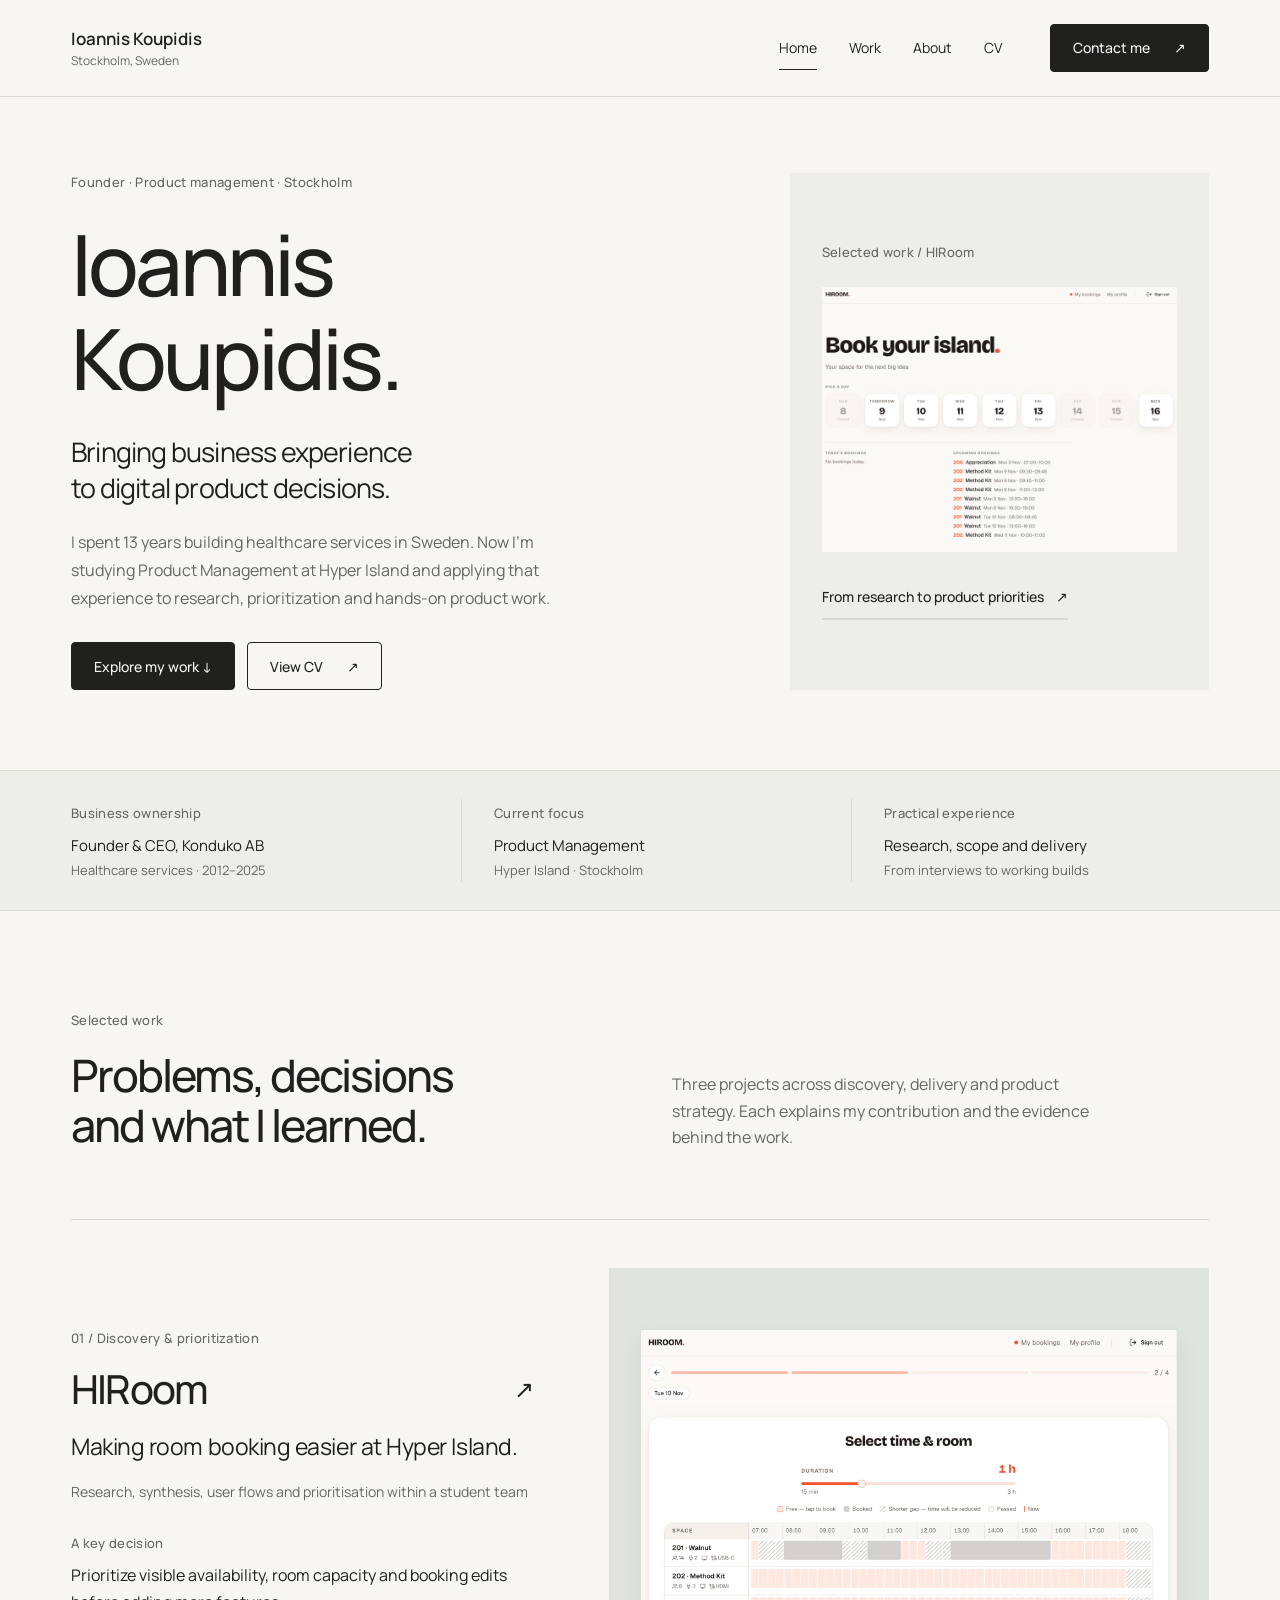
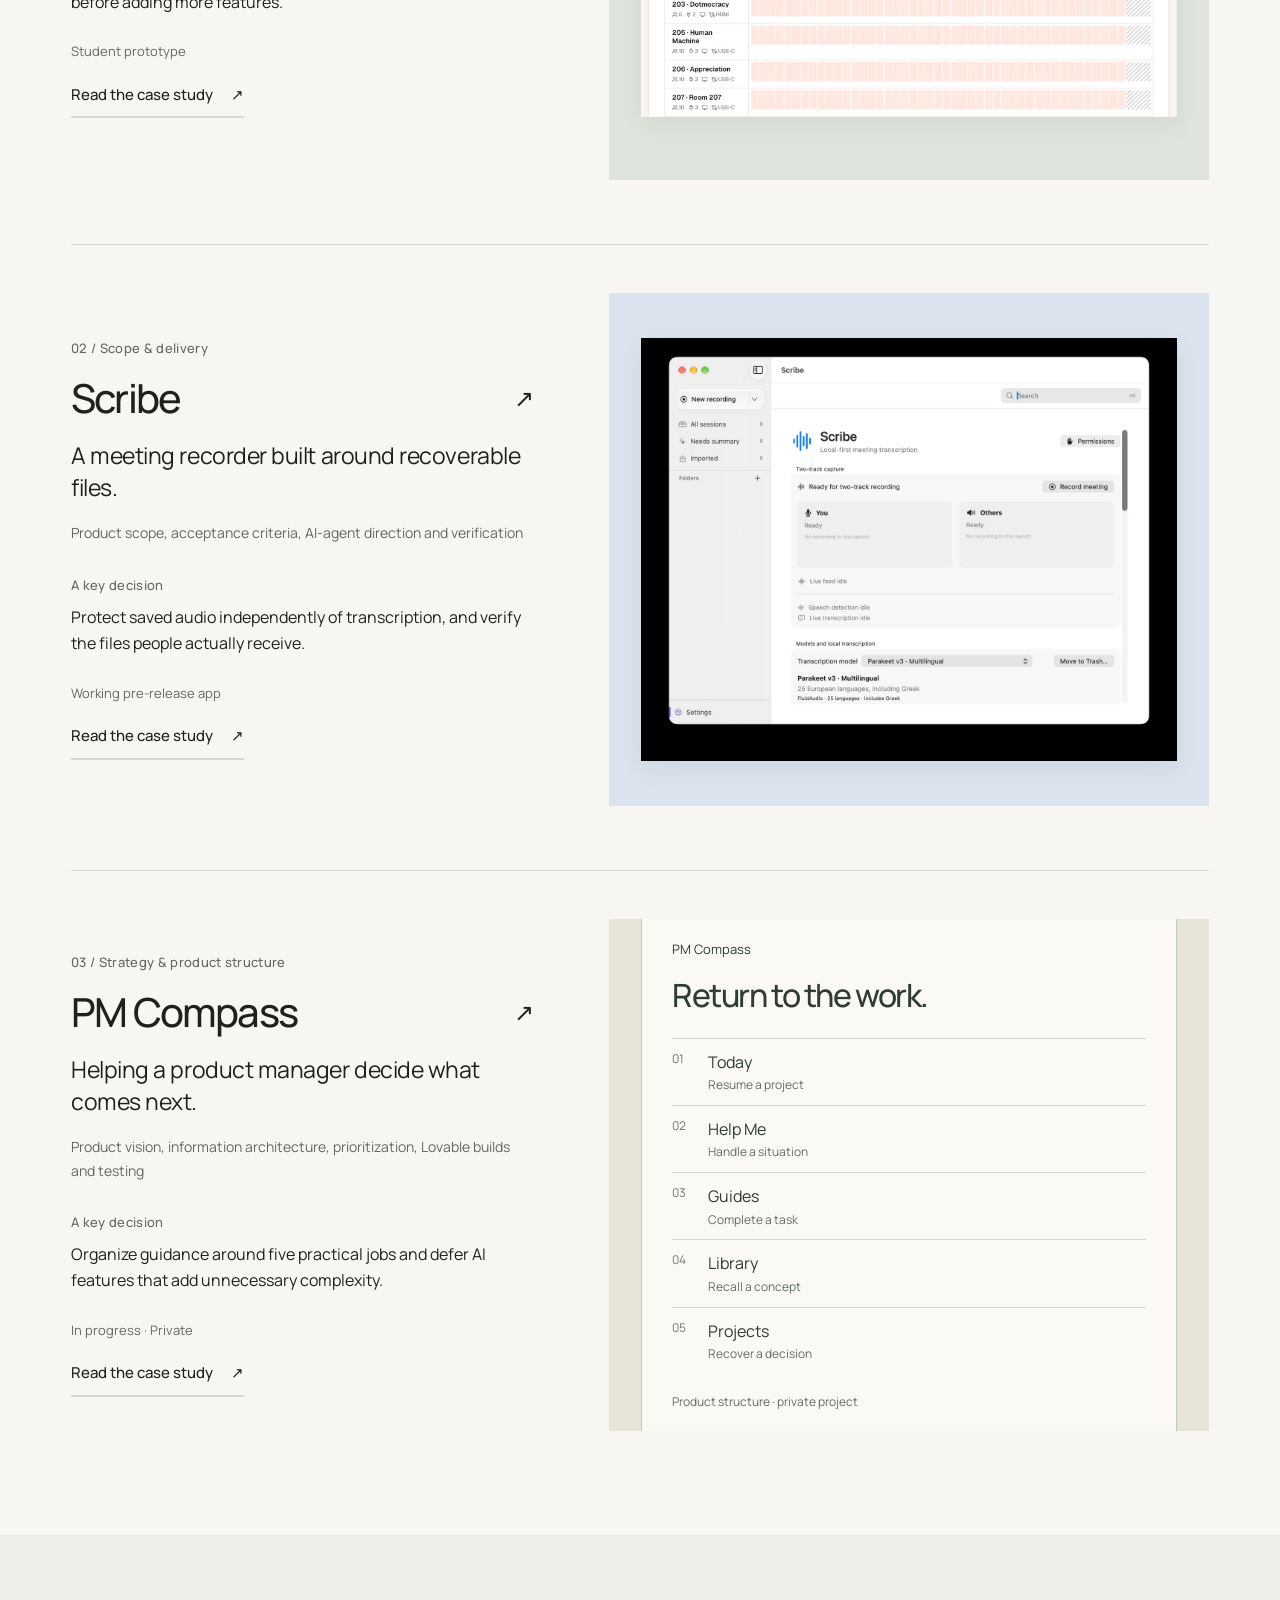
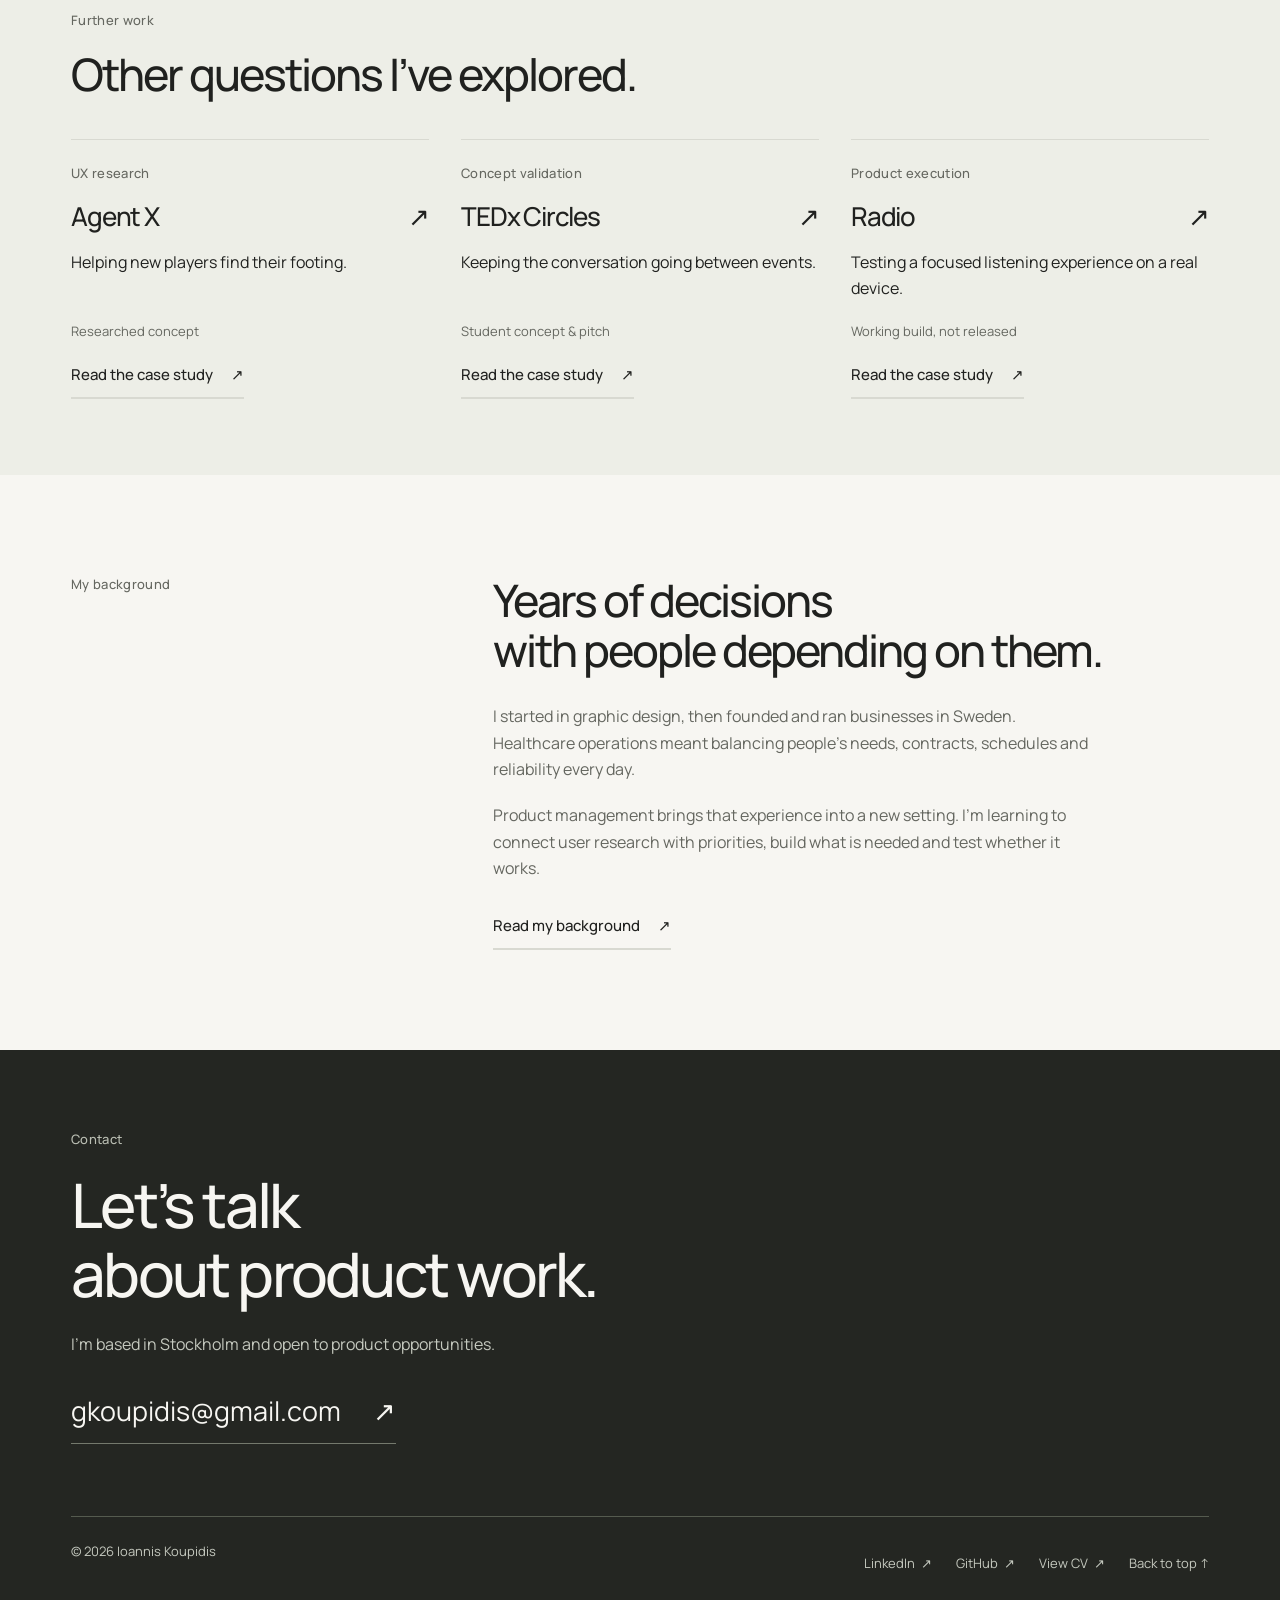
==== commit edcbe789: "Redesign portfolio around product decisions and selected work" ====
--- a/index.html
+++ b/index.html
@@ -1 +1,35 @@
-<!doctype html><html lang="en"><head><meta charset="utf-8"><meta name="viewport" content="width=device-width,initial-scale=1"><meta name="theme-color" content="#f3f1eb"><meta name="description" content="Ioannis Koupidis | founder and Product Management student in Stockholm. Selected work across product discovery, UX research and independent software projects."><meta property="og:type" content="website"><meta property="og:title" content="Ioannis Koupidis | Product Management"><meta property="og:description" content="I build for people, not assumptions. Founder turned product thinker."><title>Ioannis Koupidis | Product Management</title><link rel="icon" href="./assets/favicon.svg" type="image/svg+xml"><link rel="stylesheet" href="./styles.css"><link rel="stylesheet" href="redesign.css"></head><body data-page="home" data-root="./"><div id="app"></div><script type="module" src="./app.js"></script></body></html>
+<!doctype html>
+<html lang="en" data-type="service" data-motion="on">
+  <head>
+    <meta charset="utf-8" />
+    <meta name="viewport" content="width=device-width,initial-scale=1" />
+    <meta name="theme-color" content="#f3f1eb" />
+    <meta
+      name="description"
+      content="Ioannis Koupidis | founder and Product Management student in Stockholm. Selected work across product discovery, UX research and independent software projects."
+    />
+    <meta property="og:type" content="website" />
+    <meta property="og:title" content="Ioannis Koupidis | Product Management" />
+    <meta
+      property="og:description"
+      content="I build for people, not assumptions. Founder turned product thinker."
+    />
+    <title>Ioannis Koupidis | Product Management</title>
+    <link rel="icon" href="./assets/favicon.svg" type="image/svg+xml" />
+    <link rel="stylesheet" href="./styles.css" />
+    <meta name="page-type" content="service" />
+    <meta name="site-kind" content="other" />
+    <link rel="stylesheet" href="./assets/taste-motion/motion.css" />
+    <script>
+      document.documentElement.classList.add("m-enter");
+      setTimeout(
+        () => document.documentElement.classList.add("m-enter-done"),
+        700,
+      );
+    </script>
+  </head>
+  <body data-page="home" data-root="./">
+    <div id="app"></div>
+    <script type="module" src="./app.js"></script>
+  </body>
+</html>
--- a/styles.css
+++ b/styles.css
@@ -1,25 +1,1347 @@
-@import url('https://fonts.googleapis.com/css2?family=DM+Sans:wght@400;500;600;700&family=IBM+Plex+Mono:wght@400;500;600&display=swap');
-:root{--ink:#161b18;--paper:#f3f2ec;--paper2:#e9e9df;--cream:#fffef8;--lime:#d7f294;--muted:#707970;--rule:#cdd2c9;--mono:'IBM Plex Mono',monospace;--sans:'DM Sans',Arial,Helvetica,sans-serif;--serif:Georgia,'Times New Roman',serif;--page-pad:clamp(22px,5.3vw,90px)}
-*{box-sizing:border-box}html{scroll-behavior:smooth;scroll-padding-top:120px}body{margin:0;background:var(--paper);color:var(--ink);font-family:var(--sans);font-size:16px;-webkit-font-smoothing:antialiased}::selection{color:var(--ink);background:var(--lime)}a{color:inherit;text-decoration:none}button{font:inherit}button,a{-webkit-tap-highlight-color:transparent}button:focus-visible,a:focus-visible{outline:3px solid #586def;outline-offset:5px}p{line-height:1.55}h1,h2,h3,h4,p{margin-top:0}h1,h2,h3{letter-spacing:-.055em}img{max-width:100%;display:block}.eyebrow{font-family:var(--mono);font-weight:500;font-size:.69rem;letter-spacing:.085em;line-height:1.7}.top-progress{position:fixed;top:0;left:0;width:100%;height:3px;background:#d0ed79;transform:scaleX(0);transform-origin:left center;z-index:150;pointer-events:none}.header{position:sticky;top:0;z-index:100;display:flex;align-items:center;justify-content:space-between;height:78px;padding:0 var(--page-pad);background:rgba(243,242,236,.95);border-bottom:1px solid var(--rule);backdrop-filter:blur(18px);transition:height .2s}.scrolled .header{height:68px}.wordmark{font-weight:700;letter-spacing:-.12em;font-size:2rem;line-height:1;white-space:nowrap}.wordmark span{font-size:.75rem;margin-left:5px;color:#87a341;vertical-align:top}.nav-group{display:flex;gap:clamp(35px,5vw,90px);align-items:center}.nav-group nav{display:flex;gap:clamp(20px,3vw,50px)}.nav-link{font-size:.92rem;font-weight:600;position:relative;padding:10px 0}.nav-link::after{content:'';display:block;height:2px;width:0;position:absolute;bottom:3px;background:currentColor;transition:width .3s}.nav-link:hover::after,.nav-link.active::after{width:100%}.contact-pill{display:inline-flex;align-items:center;gap:30px;border:1px solid var(--ink);border-radius:100px;padding:11px 17px;font-weight:600;font-size:.88rem;transition:background .2s,color .2s,transform .2s}.contact-pill:hover{background:var(--ink);color:white;transform:translateY(-2px)}.contact-pill span{font-size:1.3rem;line-height:1}.menu-toggle{display:none}
-.home-hero{background:#181f1b;color:#f4f6e9;min-height:min(900px,calc(100svh - 78px));display:flex;flex-direction:column;padding:36px var(--page-pad) 24px;overflow:hidden}.hero-topline,.hero-baseline{display:flex;justify-content:space-between;gap:20px;align-items:center}.hero-topline{color:#b4c5b2}.status-dot{display:inline-block;width:9px;height:9px;background:#d3f48c;border-radius:50%;margin-right:12px;box-shadow:0 0 18px #d3f48c99}.hero-head{display:grid;grid-template-columns:minmax(0,1fr) minmax(235px,.28fr);gap:36px;align-items:end;flex:1;padding:5vh 0}.hero-title{font-size:clamp(4.7rem,9.9vw,11rem);line-height:.9;font-weight:600;letter-spacing:-.099em;margin:0;max-width:1150px}.hero-line{display:block;white-space:nowrap;animation:title-rise 1s cubic-bezier(.2,.7,.1,1) both}.hero-line:nth-child(2){animation-delay:.13s}.hero-line:nth-child(3){animation-delay:.26s}.hero-title em,.bridge-statement em,h2 em,.page-hero em{font-family:var(--serif);font-weight:400;letter-spacing:-.075em}.hero-title em{color:var(--lime)}.hero-stop{color:var(--lime)}.hero-aside{display:flex;flex-direction:column;justify-content:end;gap:20px;align-items:start;padding-bottom:1rem;animation:fade-in 1.3s .45s both}.hero-aside p{max-width:320px;font-size:clamp(.95rem,1.1vw,1.13rem);color:#c8d2c6}.orb{width:clamp(100px,14vw,205px);aspect-ratio:1;border:1px solid #637b62;border-radius:50%;display:grid;place-items:center;position:relative;margin:0 0 15px auto;transform:rotate(-16deg);animation:orb-float 9s ease-in-out infinite}.orb::before,.orb::after{content:'';position:absolute;inset:14%;border:1px solid #637b62;border-radius:50%;transform:rotate(52deg) scaleX(.5)}.orb::after{transform:rotate(-51deg) scaleX(.42)}.orb-inner{font-size:clamp(2rem,4vw,4rem);font-weight:700;letter-spacing:-.15em;color:var(--lime)}.orb-inner span{color:#f3f2ec}.hero-baseline{border-top:1px solid #4a5a4c;padding-top:19px;color:#b8c9b5;font-family:var(--mono);letter-spacing:.08em;font-size:.7rem}.hero-baseline a{display:flex;gap:25px}.hero-baseline span{font-size:1.2em}.text-link{display:inline-flex;align-items:center;gap:30px;padding-bottom:9px;border-bottom:1px solid currentColor;font-weight:600;font-size:.95rem;transition:gap .25s}.text-link:hover{gap:46px}.text-link span{font-size:1.4em}.section-pad{padding:clamp(85px,11vw,165px) var(--page-pad)}.section-intro{display:grid;grid-template-columns:1fr 2fr;gap:30px;margin-bottom:85px}.section-intro h2,.numbers-head h2,.section-heading-row h2{font-size:clamp(3.5rem,7.2vw,8rem);line-height:.96;font-weight:600;margin:0 0 35px;letter-spacing:-.082em}.section-intro>div>p{max-width:620px;font-size:1.18rem;color:#555e57;margin:0}.work-section{background:#f2f3ed}.project-list{display:grid;gap:26px}.project-card{border:1px solid var(--rule);min-height:560px;display:grid;grid-template-columns:43% 57%;background:#fbfcf5;overflow:hidden;transition:box-shadow .32s,transform .32s,border-color .32s}.project-card:hover{transform:translateY(-5px);box-shadow:0 20px 55px #10211618;border-color:#9aaa99}.project-card-info{display:flex;flex-direction:column;justify-content:space-between;padding:clamp(26px,3.4vw,57px);min-width:0}.project-card-info .muted{color:#737b71}.project-card h3{font-size:clamp(3.7rem,6vw,7rem);font-weight:600;line-height:.97;letter-spacing:-.09em;margin-bottom:25px;display:flex;align-items:start;justify-content:space-between}.project-arrow{font-size:clamp(1.5rem,2vw,2.4rem);letter-spacing:0;transition:transform .3s}.project-card:hover .project-arrow{transform:translate(8px,-8px)}.project-slogan{font-weight:600;font-size:clamp(1.2rem,1.65vw,1.7rem);line-height:1.2;letter-spacing:-.03em;max-width:440px}.project-mini{font-size:.96rem;line-height:1.55;color:#606a62;max-width:420px}.project-bottom{display:flex;justify-content:space-between;gap:20px;align-items:center;border-top:1px solid var(--rule);padding-top:22px;font-family:var(--mono);font-size:.67rem;letter-spacing:.04em;text-transform:uppercase}.project-status{border-radius:100px;border:1px solid #c2cbc0;padding:7px 10px}.project-card-art{min-height:540px;overflow:hidden}.art-scene{height:100%;width:100%;background:var(--art);color:var(--art-ink);position:relative;overflow:hidden;display:flex;align-items:center;justify-content:center;isolation:isolate}.art-scene .visual-label{position:absolute;top:24px;left:26px;z-index:5;font-family:var(--mono);font-size:.68rem;letter-spacing:.09em;opacity:.68}.visual-footnote{position:absolute;bottom:16px;left:26px;z-index:5;font-family:var(--mono);font-size:.58rem;letter-spacing:.01em;opacity:.65}.art-scene::after{content:'';position:absolute;inset:0;pointer-events:none;background:repeating-linear-gradient(90deg,#fff0,#fff0 79px,#00000007 80px);mix-blend-mode:multiply}.art-scene>*:not(.visual-label):not(.visual-footnote){transition:transform .55s cubic-bezier(.2,.75,.2,1)}.project-card:hover .art-scene>*:not(.visual-label):not(.visual-footnote){transform:translateY(-9px) rotate(-1deg) scale(1.025)}.room-app{background:#f5f4ef;border:1.5px solid #242821;border-radius:9px;box-shadow:20px 26px 0 #1a28182b;width:min(76%,530px);aspect-ratio:1.05;padding:22px;color:#232a21;transform:rotate(-4deg);position:relative}.room-top{font-size:14px;font-weight:700;display:flex;justify-content:space-between;border-bottom:1px solid #cad0c5;padding-bottom:11px}.room-head{font-size:clamp(1.6rem,3.5vw,3.6rem);line-height:.94;letter-spacing:-.085em;font-weight:700;margin:25px 0 22px}.room-head em{font-weight:400;font-family:var(--serif)}.room-search{background:#fff;border:1px solid #b7c0b2;display:flex;justify-content:space-between;align-items:center;padding:9px;font-size:11px;font-weight:500}.room-go{background:#222b22;color:white;padding:9px}.room-grid{display:grid;grid-template-columns:1fr 1fr;grid-template-rows:1fr 1fr;gap:7px;margin-top:12px;height:32%}.room-block{border:1px solid #a2b3a1;background:#dfe6d6;padding:9px;font-weight:700;display:flex;flex-direction:column;justify-content:space-between;font-size:12px}.room-block small{font-size:10px;font-weight:400}.room-block-b{grid-row:span 2;background:#d0ddc3}.room-block-c{background:#c2d8bb}.art-scribe{background:#bfd1f7}.scribe-window{width:min(78%,580px);height:65%;min-height:300px;border-radius:15px;background:#f5f6f8;box-shadow:0 30px 80px #1e305269;overflow:hidden;transform:rotate(3deg);border:1px solid #63758f}.scribe-chrome{height:38px;background:#e2e5ec;display:flex;align-items:center;gap:5px;padding:0 16px}.scribe-chrome i{display:block;width:8px;height:8px;border-radius:50%;background:#a8afbc}.scribe-chrome i:first-child{background:#f9a09a}.scribe-chrome span{font-family:var(--mono);font-size:9px;margin-left:auto;letter-spacing:.08em}.scribe-body{display:grid;grid-template-columns:1fr 1fr;height:calc(100% - 38px);color:#233456}.scribe-panel{padding:24px 19px;background:#fff;display:flex;flex-direction:column;justify-content:space-between}.mini-label{font-family:var(--mono);font-size:9px;letter-spacing:.08em;color:inherit;opacity:.65}.scribe-timer{font-size:clamp(2rem,4vw,4rem);font-weight:600;letter-spacing:-.1em}.sound-wave{display:flex;align-items:center;gap:3px;height:65px}.sound-wave b{height:var(--h);background:#4464a1;flex:1;min-width:2px;border-radius:9px;animation:wave-pulse 1.8s ease-in-out infinite;animation-delay:calc(var(--i) * -70ms)}.scribe-state{font-size:10px;color:#3261a3}.scribe-transcript{padding:24px 16px;background:#edf0f8}.mock-line{height:7px;background:#cbd4e4;border-radius:4px;margin-top:17px;width:80%}.mock-line.wide{width:100%}.mock-line.mid{width:68%}.mock-line.short{width:40%}.art-agent{background:#e4bff3}.agent-interface{width:78%;aspect-ratio:1.12;background:#192023;border:2px solid #0e1c1d;color:#d4e9d3;box-shadow:22px 26px 0 #43324b33;padding:22px 26px;transform:rotate(-3deg);position:relative;display:flex;flex-direction:column;justify-content:space-between}.agent-top,.agent-bottom{display:flex;justify-content:space-between;font-size:11px;font-family:var(--mono);letter-spacing:.06em;position:relative;z-index:3}.agent-top span{font-size:9px}.agent-center{font-size:clamp(2rem,4.5vw,5rem);line-height:.95;letter-spacing:-.075em;font-weight:700;position:relative;z-index:3}.agent-center em{font-family:var(--serif);font-weight:400;color:#e4bff3}.agent-hint{border:1px solid #92bcaa;padding:12px 15px;font-size:11px;position:relative;z-index:3}.agent-cross{position:absolute;right:10%;top:22%;color:#d5efb1;font-size:8rem;opacity:.12}.agent-grain{position:absolute;inset:0;background:radial-gradient(ellipse at 60% 60%,#7da08b44,transparent 60%)}.art-compass{background:#ffdda9}.compass-board{width:80%;aspect-ratio:1.2;display:grid;grid-template-columns:27% 1fr;overflow:hidden;border:1px solid #8b7b66;background:#f7f5ee;border-radius:7px;box-shadow:24px 24px 0 #82654335;transform:rotate(2deg)}.compass-side{display:flex;flex-direction:column;gap:16px;padding:20px 16px;background:#343e37;color:#e7e8d7;font-size:10px}.compass-side span:first-child{font-size:24px;color:#daeca9}.compass-side span:nth-child(2){color:#d4f593;font-weight:700}.compass-main{padding:18px 22px;display:flex;flex-direction:column;gap:18px}.compass-main>div:nth-child(2){font-size:clamp(1.65rem,3.8vw,3.8rem);font-weight:600;line-height:1;letter-spacing:-.07em}.compass-note{display:flex;flex-direction:column;gap:11px;border:1px solid #bac1b9;padding:15px;background:#fffdfa}.compass-note span{font-family:var(--mono);font-size:9px}.compass-note b{font-size:16px}.compass-note small{line-height:1.4;color:#6d766e}.art-circles{background:#f6b4ac}.circles-art{width:85%;height:85%;display:grid;place-items:center;position:relative;transform:rotate(-9deg)}.circle{position:absolute;border:1.5px solid #792a3b;border-radius:50%}.orbit-1{width:85%;aspect-ratio:1}.orbit-2{width:65%;aspect-ratio:1}.orbit-3{width:105%;aspect-ratio:1}.circle-core{width:47%;aspect-ratio:1;border-radius:50%;background:#2d1720;color:#ffc7b9;display:flex;flex-direction:column;align-items:center;justify-content:center;text-align:center;line-height:1;font-weight:700;font-size:clamp(1.6rem,3.4vw,3rem);letter-spacing:-.07em}.circle-core span{font-size:16px;margin-top:14px}.circle-dot{position:absolute;width:18px;aspect-ratio:1;border-radius:50%;background:#742f3d}.dot-a{top:9%;left:20%}.dot-b{right:7%;top:36%}.dot-c{left:18%;bottom:10%}.dot-d{right:26%;bottom:7%}
-.other-work{margin-top:110px;display:grid;grid-template-columns:1fr 1.5fr;gap:55px;border-top:1px solid var(--rule);padding-top:48px}.other-work h3{font-size:clamp(2.5rem,4vw,4rem);line-height:1;letter-spacing:-.07em;margin-top:30px}.other-links{display:grid;gap:25px}.other-item{display:flex;justify-content:space-between;gap:25px;align-items:center;border-bottom:1px solid var(--rule);padding-bottom:20px}.other-item h4{font-size:1.7rem;letter-spacing:-.05em;margin:10px 0}.other-item p{color:#647066;font-size:.93rem;max-width:480px;margin:0}.other-item>a{font-size:2rem;border:1px solid var(--rule);width:50px;height:50px;display:grid;place-items:center;border-radius:50%;flex-shrink:0;transition:background .2s,transform .2s}.other-item>a:hover{background:var(--lime);transform:rotate(45deg)}
-.bridge-section{background:#e1efae;padding:65px var(--page-pad) 50px;min-height:700px;display:flex;flex-direction:column;justify-content:space-between}.bridge-top,.bridge-bottom{display:flex;justify-content:space-between;gap:35px}.bridge-icon{font-size:3rem;line-height:1}.bridge-statement{font-size:clamp(3.7rem,7.5vw,9rem);line-height:1.02;letter-spacing:-.077em;font-weight:600;max-width:1450px;margin:70px 0}.bridge-statement em{font-style:italic;color:#5e7655}.bridge-bottom{border-top:1px solid #afbc90;padding-top:24px;align-items:center}.bridge-bottom p{max-width:650px;margin:0;font-size:1.06rem}.round-arrow{width:70px;height:70px;border:1px solid #273325;border-radius:50%;display:grid;place-items:center;font-size:2rem;flex-shrink:0;transition:background .2s,transform .2s}.round-arrow:hover{background:#1a261c;color:white;transform:rotate(45deg)}
-.numbers-section{background:#f8f8f2}.numbers-head{display:flex;justify-content:space-between;align-items:start;gap:55px}.number-grid{display:grid;grid-template-columns:repeat(3,1fr);gap:35px;border-top:1px solid var(--rule);border-bottom:1px solid var(--rule);padding:55px 0;margin:50px 0 25px}.number-grid>div+div{border-left:1px solid var(--rule);padding-left:35px}.number-grid strong{font-size:clamp(3.4rem,6vw,7.3rem);letter-spacing:-.095em;font-weight:600;line-height:1}.number-grid strong span{font-size:.29em;letter-spacing:-.03em}.number-grid p{font-size:1.06rem;max-width:260px}.number-caveat{font-family:var(--mono);color:#7b827b;max-width:790px;font-size:.72rem;margin-bottom:48px}.footer{padding:60px var(--page-pad) 30px;background:#18211c;color:#f1f4e9;overflow:hidden}.footer-kicker{display:flex;align-items:center;justify-content:space-between;border-top:1px solid #445449;padding-top:20px;color:#a6c1a5}.footer-star{color:var(--lime);font-size:3rem}.footer-title{font-size:clamp(4rem,9.1vw,11rem);font-weight:600;line-height:.97;letter-spacing:-.09em;display:block;margin:80px 0 110px;transition:color .2s}.footer-title:hover{color:var(--lime)}.footer-title .question{font-family:var(--serif);color:var(--lime)}.footer-arrow{display:inline-block;font-size:.6em;margin-left:.2em;transition:transform .3s}.footer-title:hover .footer-arrow{transform:translate(17px,-17px)}.footer-bottom{border-top:1px solid #445449;padding-top:24px;display:flex;justify-content:space-between;align-items:center;gap:25px;font-size:.81rem}.footer-bottom .dim{color:#78907e}.footer-bottom>div{display:flex;gap:25px;flex-wrap:wrap}.footer-bottom a:hover{text-decoration:underline}
-.page-hero{padding:110px var(--page-pad) 40px;min-height:670px;display:flex;flex-direction:column;justify-content:space-between}.page-hero h1{font-size:clamp(4rem,8.2vw,10rem);line-height:.97;font-weight:600;letter-spacing:-.087em;margin:50px 0 90px}.page-hero em{color:#8da269}.page-hero-bottom{border-top:1px solid var(--rule);padding-top:24px;display:flex;gap:30px;justify-content:space-between;align-items:end}.page-hero-bottom p{font-size:1.2rem;max-width:520px;margin:0}.about-hero{background:#e6ecda}.story-body{background:#f6f6f0}.story-split{display:grid;grid-template-columns:1fr 2fr;gap:50px}.story-prose{max-width:800px}.story-prose p{font-size:clamp(1.16rem,1.65vw,1.65rem);line-height:1.45;color:#526054}.story-prose .story-lead{font-size:clamp(2rem,3.2vw,3.4rem);line-height:1.17;letter-spacing:-.048em;color:var(--ink);font-weight:600}.accent-asterisk{font-size:2rem;color:#839e58;margin-left:15px}.learning-section{background:#e8efdc}.learning-three{display:grid;grid-template-columns:repeat(3,1fr);gap:50px;border-top:1px solid #b3c4aa;padding-top:35px}.learning-three article{border-right:1px solid #b3c4aa;padding-right:34px}.learning-three article:last-child{border-right:0}.learning-three article span{font-family:var(--mono);font-size:.75rem}.learning-three h3{font-size:2rem;letter-spacing:-.06em;margin:35px 0 20px}.learning-three p{max-width:300px;color:#576653}.timeline-section{background:#fafaf5}.section-heading-row{display:grid;grid-template-columns:1fr 2fr;gap:40px;align-items:start;margin-bottom:50px}.section-heading-row h2{margin:0}.heading-mark{font-size:.4em;vertical-align:top;color:#88a164;margin-left:22px}.timeline{border-top:1px solid var(--rule)}.timeline-item{display:grid;grid-template-columns:1fr 2fr;gap:40px;padding:36px 0;border-bottom:1px solid var(--rule)}.tl-years{font-family:var(--mono);color:#6c7c6c;font-size:.83rem}.tl-content h3{font-size:clamp(1.8rem,2.4vw,2.6rem);margin:0 0 6px}.tl-content .role{display:block;font-weight:600;margin-bottom:16px}.tl-content p{max-width:700px;color:#566258;margin-bottom:0}.evidence-chips{display:flex;flex-wrap:wrap;gap:8px;margin-top:18px}.evidence-chips span{border:1px solid #adbbaa;border-radius:100px;padding:8px 11px;font-size:.75rem}.tl-content p.evidence-note{margin-top:12px;font-size:.78rem;color:#7b817a}.education-section{background:#edf1e6}.language-bar{border-top:1px solid var(--rule);margin-top:70px;padding-top:28px;display:flex;flex-wrap:wrap;justify-content:space-between;gap:20px;font-size:.85rem}.cv-hero{background:#e4e6f1}.cv-hero em{color:#757ca8}.download-btn{border:1px solid #252a3c;border-radius:100px;padding:15px 20px;display:inline-flex;gap:50px;font-weight:700;white-space:nowrap;transition:background .2s,color .2s}.download-btn:hover{background:#252a3c;color:white}.cv-paper{width:min(1120px,calc(100% - 2 * var(--page-pad)));margin:90px auto;background:white;border:1px solid #d5d9d0;padding:clamp(30px,6vw,95px);box-shadow:20px 25px 0 #ced2c440}.cv-contact{display:grid;grid-template-columns:1.8fr 1fr;gap:40px;padding-bottom:50px;border-bottom:2px solid var(--ink)}.cv-contact h2{font-size:clamp(2rem,3.4vw,4rem);letter-spacing:-.06em;margin:10px 0}.cv-contact p{max-width:650px;color:#555f57;font-size:1.05rem}.cv-contact-links{display:flex;flex-direction:column;gap:10px;align-items:flex-start;justify-content:end;font-size:.9rem}.cv-contact-links a{text-decoration:underline}.cv-block{display:grid;grid-template-columns:1fr 3fr;gap:34px;border-bottom:1px solid #d9ded5;padding:40px 0}.cv-block h3{text-transform:uppercase;font-family:var(--mono);font-size:.85rem;letter-spacing:.05em;margin:0}.cv-block>p{margin:0;color:#526053}.cv-entry{display:flex;justify-content:space-between;gap:22px;padding:0 0 28px;margin-bottom:22px;border-bottom:1px solid #e7e9e4}.cv-entry:last-child{border:0;margin-bottom:0;padding-bottom:0}.cv-entry strong,.cv-entry span{display:block}.cv-entry strong{font-size:1.22rem;letter-spacing:-.03em}.cv-entry span{font-size:.89rem;color:#687369;margin-top:3px}.cv-entry p{font-size:.9rem;max-width:650px;line-height:1.55;margin:10px 0 0}.cv-entry small{display:block;font-size:.75rem;color:#7c827c;margin-top:8px}.cv-entry .cv-date{font-family:var(--mono);font-size:.71rem;text-align:right;white-space:nowrap;margin-top:4px}.cv-after{padding:0 var(--page-pad) 120px;display:flex;justify-content:space-between;align-items:center;gap:30px}.cv-after p{max-width:600px}.not-found{min-height:60vh;padding:15vh var(--page-pad)}
-/* Individual case studies */
-.case-page{background:#f9faf4}.case-toolbar{position:sticky;top:68px;z-index:70;display:flex;align-items:center;justify-content:space-between;gap:20px;padding:13px var(--page-pad);background:rgba(249,250,244,.96);border-bottom:1px solid var(--rule);backdrop-filter:blur(14px)}.case-back{font-weight:600;font-size:.86rem;white-space:nowrap}.case-back:hover{text-decoration:underline}.mode-control{display:flex;border:1px solid var(--ink);border-radius:100px;padding:4px;background:#fafbf4}.mode-button{min-width:76px;padding:8px 13px;background:transparent;border:0;border-radius:100px;cursor:pointer;font-size:.85rem;font-weight:600;transition:background .18s,color .18s}.mode-button.selected{background:var(--ink);color:white}.mode-button:not(.selected):hover{background:#e4e9df}.reading-estimate{font-family:var(--mono);font-size:.69rem;letter-spacing:.05em;white-space:nowrap}.case-hero{background:var(--project-accent);color:var(--project-ink);padding:60px var(--page-pad) 42px}.case-hero h1{font-size:clamp(6rem,16vw,18rem);line-height:.9;letter-spacing:-.11em;font-weight:600;margin:65px 0 22px;overflow-wrap:anywhere}.case-hero-star{font-size:.21em;vertical-align:top;margin-left:15px;letter-spacing:0}.case-subtitle{font-size:clamp(1.6rem,3.6vw,4rem);max-width:950px;letter-spacing:-.055em;line-height:1.08;font-weight:500;margin:0 0 75px}.case-meta{display:grid;grid-template-columns:1.3fr .7fr 1fr 1fr;gap:25px;border-top:1px solid currentColor;padding-top:20px}.case-meta>div{display:flex;flex-direction:column;gap:7px}.case-meta span{font-family:var(--mono);font-size:.68rem;letter-spacing:.05em;opacity:.7}.case-meta strong{font-weight:600;font-size:.91rem;line-height:1.45}.case-visual-wrap{height:clamp(420px,58vw,800px);padding:24px;background:var(--project-ink)}.case-visual-wrap .art-scene{max-width:1500px;margin:auto;border-radius:2px}.case-visual-wrap .art-scene .visual-label{font-size:.84rem}.case-visual-wrap .room-app{max-width:800px;padding:32px}.case-visual-wrap .room-head{font-size:clamp(2.4rem,5vw,6rem)}.case-visual-wrap .scribe-window{max-width:900px}.case-body{display:grid;grid-template-columns:260px minmax(0,1fr);gap:clamp(45px,8vw,140px);padding:120px var(--page-pad) 0;max-width:1650px;margin:auto}.case-sidebar{position:sticky;top:170px;height:fit-content;border-top:1px solid var(--rule);padding-top:17px}.chapter-nav{display:flex;flex-direction:column;margin:27px 0 40px;gap:4px}.chapter-nav-item{display:flex;gap:20px;align-items:center;padding:10px 0;color:#7d857b;font-size:.87rem;font-weight:600;transition:color .2s}.chapter-nav-item span{font-family:var(--mono);font-size:.67rem;color:#9ba59c}.chapter-nav-item:hover,.chapter-nav-item.active{color:var(--ink)}.chapter-nav-item.active::before{content:'';display:block;width:8px;height:8px;border-radius:50%;background:var(--project-accent);box-shadow:0 0 0 1px var(--ink);position:absolute;transform:translateX(-17px)}.sidebar-progress{font-family:var(--mono);font-size:.7rem;color:#7c877d;display:flex;justify-content:space-between;border-top:1px solid var(--rule);padding-top:15px}.case-intro{padding-bottom:100px}.case-intro>p{font-size:clamp(1.8rem,2.7vw,3.3rem);letter-spacing:-.055em;line-height:1.17;font-weight:500;max-width:950px;margin:32px 0 60px}.case-fact{display:flex;gap:25px;align-items:end;border-top:1px solid var(--rule);border-bottom:1px solid var(--rule);padding:25px 0}.case-fact>strong{font-size:clamp(5rem,9vw,9rem);line-height:.8;letter-spacing:-.1em;font-weight:600;color:var(--project-ink)}.case-fact>div{display:flex;flex-direction:column;gap:10px;max-width:330px}.case-fact span{font-weight:700;font-size:1.1rem;line-height:1.2}.case-fact small{line-height:1.4;color:#788177}.case-actions{display:flex;flex-wrap:wrap;gap:18px;margin:26px 0 0}.case-actions a{border:1px solid #abb5aa;border-radius:100px;padding:12px 18px;font-size:.82rem;font-weight:600;transition:background .2s}.case-actions a:hover{background:var(--project-accent)}.chapter{border-top:1px solid var(--rule);padding:42px 0 115px;display:grid;grid-template-columns:155px minmax(0,1fr);gap:35px;scroll-margin-top:155px}.chapter-num{font-family:var(--mono);font-size:.68rem;letter-spacing:.04em;color:#778078}.chapter-content h2{font-size:clamp(2.5rem,4.1vw,5rem);line-height:1.01;letter-spacing:-.074em;margin:0 0 35px;font-weight:600;max-width:900px}.chapter-content p{font-size:clamp(1rem,1.25vw,1.16rem);max-width:750px;color:#59665d;line-height:1.75;margin-bottom:22px}.chapter-insight{padding:25px 30px;margin-top:40px;background:#ecf0e5;border-left:4px solid var(--project-accent);display:flex;flex-direction:column;gap:12px}.chapter-insight span{font-family:var(--mono);font-size:.63rem;letter-spacing:.08em;color:#69766b}.chapter-insight strong{font-size:1.2rem;line-height:1.32;letter-spacing:-.025em}.chapter-short{padding-bottom:65px;min-height:240px}.chapter-short .chapter-content h2{font-size:clamp(2.1rem,3.1vw,3.6rem)}.chapter-short .chapter-content p{font-size:1.12rem}.chapter-container.switching{animation:content-swap .28s both}.case-end{padding:60px 0 150px;border-top:1px solid var(--rule)}.case-end>a{display:flex;flex-direction:column;gap:15px;margin-top:35px}.case-end>a>span{font-size:.9rem;color:#7a857b}.case-end strong{font-size:clamp(3rem,6.6vw,8rem);line-height:1;font-weight:600;letter-spacing:-.09em}.case-end strong span{font-size:.8em;display:inline-block;transition:transform .2s}.case-end a:hover strong span{transform:translate(10px,-10px)}
-.reveal{opacity:0;transform:translateY(26px);transition:opacity .8s cubic-bezier(.2,.7,.2,1),transform .8s cubic-bezier(.2,.7,.2,1)}.reveal.revealed{opacity:1;transform:none}@keyframes title-rise{from{opacity:0;transform:translateY(65px)}to{opacity:1;transform:none}}@keyframes fade-in{from{opacity:0;transform:translateY(15px)}to{opacity:1;transform:none}}@keyframes orb-float{0%,100%{transform:rotate(-16deg) translateY(0)}50%{transform:rotate(-9deg) translateY(-9px)}}@keyframes wave-pulse{0%,100%{transform:scaleY(.5)}50%{transform:scaleY(1)}}@keyframes content-swap{from{opacity:.5;transform:translateY(8px)}to{opacity:1;transform:none}}
-@media(max-width:1150px){.hero-head{grid-template-columns:1fr;gap:25px}.hero-title{font-size:clamp(4.8rem,11.4vw,8rem)}.hero-aside{max-width:630px;display:flex;flex-direction:row;align-items:center;gap:40px}.orb{margin:0;flex-shrink:0;width:120px}.hero-aside p{max-width:260px}.project-card{grid-template-columns:45% 55%;min-height:480px}.project-card-art{min-height:480px}.project-card h3{font-size:5vw}.case-body{grid-template-columns:200px 1fr;gap:40px}.chapter{grid-template-columns:110px 1fr;gap:18px}.room-app{width:84%}.footer-title{font-size:9vw}}
-@media(max-width:800px){:root{--page-pad:24px}.header{height:66px}.scrolled .header{height:62px}.nav-group{display:none;position:absolute;top:100%;left:0;right:0;background:var(--paper);padding:28px var(--page-pad) 40px;border-bottom:1px solid var(--rule);box-shadow:0 20px 30px #15201817;align-items:start}.menu-open .nav-group{display:flex;flex-direction:column;gap:26px}.nav-group nav{flex-direction:column;align-items:start;gap:15px}.nav-link{font-size:1.4rem}.menu-toggle{display:flex;flex-direction:column;gap:6px;border:0;padding:13px 5px;background:none;cursor:pointer}.menu-toggle span{display:block;width:25px;height:2px;background:var(--ink)}.menu-open .menu-toggle span:first-child{transform:translateY(4px) rotate(45deg)}.menu-open .menu-toggle span:last-child{transform:translateY(-4px) rotate(-45deg)}.home-hero{min-height:750px;padding-top:27px}.hero-topline .eyebrow:last-child{display:none}.hero-title{font-size:clamp(4rem,12.2vw,7rem)}.hero-head{padding:55px 0;align-content:center}.hero-aside{flex-wrap:wrap;gap:22px}.hero-aside p{max-width:430px}.hero-baseline{font-size:.57rem}.section-intro,.story-split,.section-heading-row{grid-template-columns:1fr;gap:28px}.section-intro h2,.numbers-head h2{font-size:clamp(3.6rem,8vw,6rem)}.section-intro{margin-bottom:42px}.project-card{grid-template-columns:1fr;min-height:0}.project-card-info{min-height:330px;padding:30px}.project-card h3{font-size:clamp(3.5rem,11vw,5.5rem);margin:15px 0}.project-card-art{height:430px;min-height:0}.other-work{grid-template-columns:1fr;gap:20px}.bridge-section{min-height:580px}.bridge-statement{font-size:clamp(3.5rem,8.9vw,6.4rem)}.numbers-head{display:block}.number-grid{grid-template-columns:1fr;gap:28px}.number-grid>div+div{border-left:0;border-top:1px solid var(--rule);padding:25px 0 0}.number-grid strong{font-size:5.6rem}.learning-three{grid-template-columns:1fr;gap:25px}.learning-three article{border-right:0;border-bottom:1px solid #b3c4aa;padding:0 0 20px}.learning-three article:last-child{border:0}.timeline-item{grid-template-columns:130px 1fr;gap:20px}.page-hero h1{font-size:clamp(3.9rem,9.1vw,7rem)}.case-toolbar{top:62px;padding:12px var(--page-pad)}.case-hero h1{font-size:clamp(5.5rem,18vw,10rem);margin:50px 0 25px}.case-hero{padding-top:48px}.case-subtitle{margin-bottom:55px}.case-meta{grid-template-columns:repeat(2,1fr);row-gap:24px}.case-body{grid-template-columns:1fr;padding-top:55px;gap:0}.case-sidebar{position:static;padding:10px 0 24px;border-bottom:1px solid var(--rule);margin-bottom:40px}.chapter-nav{flex-direction:row;overflow:auto;gap:18px;margin:16px 0 0;padding-bottom:9px}.chapter-nav-item{white-space:nowrap;flex-shrink:0}.chapter-nav-item.active::before{display:none}.sidebar-progress{display:none}.case-intro{padding-bottom:65px}.chapter{grid-template-columns:1fr;gap:18px;padding-bottom:90px}.case-visual-wrap{height:500px;padding:12px}.case-visual-wrap .room-head{font-size:3.8rem}.case-visual-wrap .compass-board{width:88%}.case-visual-wrap .room-app{max-height:430px}.cv-contact{grid-template-columns:1fr}.cv-block{grid-template-columns:1fr}.footer-title{font-size:clamp(3.6rem,10vw,7rem)}.footer-bottom{flex-direction:column;align-items:start}.cv-after{flex-direction:column;align-items:start}}
-@media(max-width:520px){.hero-title{font-size:clamp(3.4rem,13vw,4.8rem)}.home-hero{min-height:730px}.hero-head{padding:58px 0 40px}.hero-aside{display:block}.orb{width:90px;float:right;margin:-6px 0 0 15px}.hero-aside p{font-size:.95rem}.hero-baseline{align-items:end;gap:12px}.hero-baseline>span{max-width:180px}.hero-baseline>a{max-width:90px;text-align:right;gap:5px}.project-card-art{height:360px}.project-card-info{min-height:350px}.room-app{width:82%;aspect-ratio:1.05;padding:14px;box-shadow:12px 15px 0 #1a28182b}.room-head{margin:19px 0 13px;font-size:2rem}.room-grid{height:28%}.room-block{padding:6px}.room-search{padding:5px}.scribe-window{height:64%;min-height:230px;width:85%}.scribe-panel,.scribe-transcript{padding:12px 10px}.scribe-timer{font-size:1.9rem}.agent-interface{height:62%;width:87%;padding:17px;aspect-ratio:auto}.agent-center{font-size:2rem}.compass-board{width:89%;aspect-ratio:1.06}.compass-side{padding:15px 8px;font-size:9px;gap:13px}.compass-main{padding:13px;gap:12px}.compass-main>div:nth-child(2){font-size:1.8rem}.compass-note{padding:9px;gap:5px}.compass-note b{font-size:12px}.compass-note small{font-size:9px}.circles-art{width:105%}.circle-core{font-size:1.4rem}.bridge-statement{font-size:clamp(3.3rem,11.1vw,5.1rem)}.bridge-bottom p{font-size:.88rem}.round-arrow{width:50px;height:50px}.page-hero{min-height:560px;padding-top:68px}.page-hero h1{font-size:clamp(3.3rem,10.3vw,5.2rem)}.page-hero-bottom{flex-direction:column;align-items:start}.tl-years{font-size:.72rem}.timeline-item{grid-template-columns:1fr;gap:9px}.case-toolbar{gap:7px}.case-back{font-size:.75rem}.mode-button{min-width:57px;font-size:.76rem;padding:7px}.reading-estimate{font-size:.55rem}.case-hero h1{font-size:clamp(4.5rem,19vw,7rem)}.case-subtitle{font-size:1.85rem}.case-meta{gap:15px}.case-meta strong{font-size:.81rem}.case-visual-wrap{height:370px}.case-fact{align-items:center}.case-fact>strong{font-size:5.8rem}.case-intro>p{font-size:1.8rem}.chapter-content h2{font-size:2.6rem}.case-end strong{font-size:4rem}.cv-paper{width:calc(100% - 24px);padding:23px;margin:50px auto}.cv-entry{display:block}.cv-entry .cv-date{text-align:left}.footer-title{font-size:clamp(3.3rem,10vw,4.8rem)}.footer-bottom>div{gap:15px}}
-@media(prefers-reduced-motion:reduce){*,*::before,*::after{scroll-behavior:auto!important;animation-duration:.01ms!important;animation-iteration-count:1!important;transition-duration:.01ms!important}.reveal{opacity:1;transform:none}.hero-line,.hero-aside{opacity:1;transform:none}}
-@media print{.header,.footer,.case-toolbar,.top-progress,.download-btn,.cv-after{display:none!important}body{background:white!important;color:black!important;font-family:Arial,sans-serif!important}.cv-hero{padding:15px 25px;min-height:0;background:white}.cv-hero h1{font-size:36px;margin:16px 0}.cv-paper{width:100%;box-shadow:none;border:0;margin:0;padding:15px 25px}.cv-block{padding:12px 0;break-inside:avoid}.cv-entry{break-inside:avoid;padding-bottom:10px;margin-bottom:10px}.cv-contact{padding-bottom:15px}.cv-block h3,.cv-contact h2{color:black}.cv-entry p{font-size:11px}.cv-entry strong{font-size:13px}.cv-contact p,.cv-contact-links{font-size:11px}.page-hero-bottom{display:none}}
-/* Keep the chapter rail scrollable without allowing its intrinsic width to expand the mobile page. */
-.case-sidebar,.case-main,.chapter-container,.chapter-content{min-width:0}
-@media(max-width:800px){.case-body{grid-template-columns:minmax(0,1fr);width:100%}.chapter-nav{width:100%;max-width:100%;overflow-x:auto;overscroll-behavior-inline:contain}.case-sidebar{max-width:100%}.case-main{width:100%}}
-.actual-artifacts{margin-top:65px;border-top:1px solid var(--rule);padding-top:23px}
-.actual-gallery{display:grid;grid-template-columns:repeat(2,minmax(0,1fr));gap:18px;margin-top:20px}
-.actual-gallery figure{margin:0;padding:12px;background:#e9ece6;border:1px solid var(--rule)}
-.actual-gallery img{width:100%;aspect-ratio:1.25;object-fit:contain;background:#d7e0ea}
-.actual-gallery figcaption{font-family:var(--mono);font-size:.65rem;color:#667368;padding:12px 0 2px}
-@media(max-width:520px){.actual-gallery{grid-template-columns:minmax(0,1fr)}}+@import url("https://fonts.googleapis.com/css2?family=Manrope:wght@400;500;600&display=swap");
+:root {
+  color-scheme: light dark;
+  --paper: #f7f6f2;
+  --bg: var(--paper);
+  --line-strong: var(--line);
+  --s-2: 8px;
+  --surface: #fffefa;
+  --ink: #20211f;
+  --muted: #656760;
+  --line: #d8d9d1;
+  --panel: #edeee7;
+  --sans: "Manrope", Arial, sans-serif;
+  --gut: clamp(24px, 5.55vw, 80px);
+  --r-btn: 4px;
+  --action: var(--ink);
+  --ease: cubic-bezier(0.2, 0.8, 0.2, 1);
+  --p-ink: var(--ink);
+  --p-bg: var(--paper);
+  --btn-h: 48px;
+}
+* {
+  box-sizing: border-box;
+}
+html {
+  scroll-behavior: smooth;
+  scroll-padding-top: 100px;
+}
+body {
+  margin: 0;
+  background: var(--paper);
+  color: var(--ink);
+  font: 400 16px/1.65 var(--sans);
+}
+a {
+  color: inherit;
+  text-decoration: none;
+}
+button {
+  font: inherit;
+  cursor: pointer;
+}
+img {
+  display: block;
+  max-width: 100%;
+  height: auto;
+}
+h1,
+h2,
+h3,
+p,
+figure {
+  margin: 0;
+}
+h1,
+h2,
+h3 {
+  font-weight: 500;
+  line-height: 1.12;
+  letter-spacing: -0.045em;
+}
+h1 {
+  font-size: clamp(48px, 6.6vw, 94px);
+}
+h2 {
+  font-size: clamp(32px, 3.5vw, 50px);
+}
+h3 {
+  font-size: 28px;
+}
+p {
+  max-width: 65ch;
+}
+strong {
+  font-weight: 600;
+}
+a,
+button {
+  touch-action: manipulation;
+}
+a:focus-visible,
+button:focus-visible {
+  outline: 2px solid currentColor;
+  outline-offset: 5px;
+}
+main:focus {
+  outline: none;
+}
+[hidden] {
+  display: none !important;
+}
+.wrap {
+  width: min(calc(100% - 2 * var(--gut)), 1280px);
+  margin-inline: auto;
+}
+.eyebrow {
+  font-size: 13px;
+  font-weight: 500;
+  letter-spacing: 0.025em;
+  color: var(--muted);
+  line-height: 1.5;
+}
+.link {
+  display: inline-flex;
+  align-items: center;
+  gap: 18px;
+  min-height: 44px;
+  border-bottom: 1px solid var(--line);
+  font-size: 15px;
+  font-weight: 500;
+}
+.link:hover {
+  border-color: var(--ink);
+}
+.btn {
+  display: inline-flex;
+  justify-content: center;
+  align-items: center;
+  gap: 24px;
+  min-height: 48px;
+  padding: 11px 22px;
+  border: 1px solid var(--ink);
+  border-radius: 4px;
+  font-size: 14px;
+  font-weight: 500;
+}
+.btn--primary {
+  background: var(--ink);
+  color: var(--paper);
+}
+.btn--secondary {
+  background: transparent;
+  color: var(--ink);
+}
+.btn-row {
+  display: flex;
+  gap: 12px;
+  flex-wrap: wrap;
+}
+.status {
+  font-size: 13px;
+  color: var(--muted);
+}
+/* One grid and type scale across the portfolio. */
+.header {
+  background: var(--paper);
+  border-bottom: 1px solid var(--line);
+  position: relative;
+  z-index: 20;
+}
+.header-inner {
+  display: flex;
+  justify-content: space-between;
+  align-items: center;
+  min-height: 96px;
+  gap: 32px;
+}
+.wordmark {
+  font-size: 17px;
+  font-weight: 600;
+  line-height: 1.5;
+}
+.wordmark span {
+  display: block;
+  font-size: 12px;
+  font-weight: 400;
+  color: var(--muted);
+}
+.header nav {
+  display: flex;
+  align-items: center;
+  gap: 32px;
+}
+.header nav > a:not(.btn) {
+  display: flex;
+  align-items: center;
+  min-height: 44px;
+  font-size: 14px;
+  border-bottom: 1px solid transparent;
+}
+.header nav > a:hover,
+.header nav > a[aria-current] {
+  border-bottom-color: var(--ink);
+}
+.header nav > .btn {
+  margin-left: 16px;
+}
+.menu-toggle {
+  display: none;
+}
+.skip-link {
+  position: absolute;
+  top: 12px;
+  left: var(--gut);
+  padding: 12px 24px;
+  background: var(--ink);
+  color: var(--paper);
+  transform: translateY(-200%);
+  z-index: 50;
+}
+.skip-link:focus {
+  transform: none;
+}
+.home-hero {
+  padding: 76px 0 80px;
+}
+.hero-grid {
+  display: grid;
+  grid-template-columns: minmax(0, 1.2fr) minmax(0, 0.8fr);
+  gap: clamp(48px, 7vw, 100px);
+  align-items: center;
+}
+.hero-text > .eyebrow {
+  margin-bottom: 24px;
+}
+.hero-lead {
+  font-size: clamp(22px, 2.1vw, 30px);
+  line-height: 1.35;
+  letter-spacing: -0.03em;
+  margin-top: 28px;
+}
+.hero-description {
+  max-width: 51ch;
+  color: var(--muted);
+  margin: 22px 0 30px;
+  line-height: 1.75;
+}
+
+.experience-band {
+  border-block: 1px solid var(--line);
+  background: var(--panel);
+}
+.experience-grid {
+  display: grid;
+  grid-template-columns: repeat(3, minmax(0, 1fr));
+  gap: 32px;
+  padding-block: 28px;
+}
+.experience-grid > div + div {
+  border-left: 1px solid var(--line);
+  padding-left: 32px;
+}
+.experience-grid p {
+  margin-top: 8px;
+  font-size: 15px;
+  line-height: 1.6;
+}
+.experience-grid p span {
+  color: var(--muted);
+  font-size: 13px;
+}
+.selected-work {
+  padding-block: 100px 40px;
+}
+.section-heading {
+  display: grid;
+  grid-template-columns: 1fr 1fr;
+  gap: 20px 64px;
+  margin-bottom: 68px;
+}
+.section-heading > .eyebrow {
+  grid-column: 1/-1;
+}
+.section-heading > p:last-child:not(.eyebrow) {
+  color: var(--muted);
+  align-self: end;
+  max-width: 44ch;
+}
+.featured-project {
+  display: grid;
+  grid-template-columns: minmax(0, 1fr) minmax(0, 1.3fr);
+  gap: clamp(32px, 6vw, 84px);
+  padding: 48px 0 64px;
+  border-top: 1px solid var(--line);
+  align-items: center;
+}
+.project-copy > h3 {
+  font-size: 40px;
+  margin: 18px 0;
+}
+.project-copy h3 a {
+  display: flex;
+  justify-content: space-between;
+  align-items: center;
+}
+.project-copy h3 a span {
+  font-size: 24px;
+}
+.project-title {
+  font-size: 23px;
+  line-height: 1.4;
+  letter-spacing: -0.02em;
+}
+.project-role {
+  font-size: 14px;
+  color: var(--muted);
+  margin-top: 18px;
+}
+.decision {
+  margin-top: 26px;
+}
+.decision p {
+  margin-top: 7px;
+  font-size: 16px;
+  line-height: 1.65;
+}
+.project-bottom {
+  margin-top: 26px;
+  display: flex;
+  flex-direction: column;
+  align-items: flex-start;
+  gap: 12px;
+}
+.project-image {
+  display: block;
+  min-width: 0;
+  overflow: hidden;
+}
+.project-art {
+  display: flex;
+  align-items: center;
+  justify-content: center;
+  aspect-ratio: 1.17;
+  padding: 32px;
+  overflow: hidden;
+  background: var(--panel);
+}
+.project-art > img {
+  width: 100%;
+  max-height: 100%;
+  object-fit: contain;
+  box-shadow: 0 8px 24px #11111110;
+}
+.art-hiroom {
+  background: #dfe5dc;
+}
+.art-scribe {
+  background: #dbe4ee;
+}
+.art-compass {
+  background: #e7e4d8;
+}
+.architecture {
+  width: 100%;
+  background: #faf9f4;
+  color: #303b32;
+  padding: 30px;
+  border: 1px solid #c2c9bc;
+}
+.architecture > p:first-child {
+  font-size: 13px;
+}
+.architecture h3 {
+  font-size: 32px;
+  margin: 18px 0 24px;
+}
+.architecture ol {
+  list-style: none;
+  margin: 0;
+  padding: 0;
+}
+.architecture li {
+  display: grid;
+  grid-template-columns: 24px 1fr;
+  gap: 0 12px;
+  padding: 10px 0;
+  border-top: 1px solid #d5d8cf;
+  font-size: 16px;
+}
+.architecture li span {
+  color: #71766c;
+  font-size: 12px;
+}
+.architecture small {
+  grid-column: 2;
+  font-size: 12px;
+  color: #656d61;
+}
+.architecture-note {
+  font-size: 12px;
+  margin-top: 18px;
+  color: #656d61;
+}
+.further-work {
+  background: var(--panel);
+  padding-block: 76px;
+}
+.section-heading.compact {
+  display: block;
+  margin-bottom: 40px;
+}
+.section-heading.compact h2 {
+  margin-top: 18px;
+}
+.secondary-grid {
+  display: grid;
+  grid-template-columns: repeat(3, minmax(0, 1fr));
+  gap: 32px;
+}
+.secondary-project {
+  border-top: 1px solid var(--line);
+  padding-top: 24px;
+  display: flex;
+  flex-direction: column;
+  align-items: flex-start;
+}
+.secondary-project h3 {
+  margin: 18px 0;
+  font-size: 26px;
+  width: 100%;
+}
+.secondary-project h3 a {
+  display: flex;
+  justify-content: space-between;
+  gap: 16px;
+}
+.secondary-project > p:not(.eyebrow) {
+  font-size: 16px;
+  margin-bottom: 20px;
+}
+.secondary-project > .status {
+  margin-top: auto;
+}
+.secondary-project > .link {
+  margin-top: 12px;
+}
+.home-story {
+  display: grid;
+  grid-template-columns: 1fr 2fr;
+  gap: 64px;
+  padding-block: 100px;
+}
+.home-story h2 {
+  margin-bottom: 28px;
+}
+.home-story p:not(.eyebrow) {
+  color: var(--muted);
+  margin-bottom: 20px;
+  max-width: 60ch;
+}
+.home-story .link {
+  margin-top: 4px;
+}
+.footer {
+  padding: 80px 0 28px;
+  background: #242622;
+  color: #f7f6f2;
+}
+.footer .eyebrow {
+  color: #bbbfb4;
+}
+.footer h2 {
+  font-size: clamp(36px, 4.8vw, 68px);
+  margin: 22px 0;
+}
+.footer-heading > p:not(.eyebrow) {
+  color: #c5c9bf;
+}
+.contact-email {
+  display: inline-flex;
+  align-items: center;
+  gap: 32px;
+  font-size: clamp(19px, 2.1vw, 28px);
+  border-bottom: 1px solid #74796d;
+  padding: 18px 0 10px;
+  margin-top: 14px;
+  overflow-wrap: anywhere;
+}
+.footer-bottom {
+  display: flex;
+  justify-content: space-between;
+  gap: 24px;
+  border-top: 1px solid #555b4f;
+  padding-top: 24px;
+  margin-top: 72px;
+  font-size: 13px;
+  color: #c5c9bf;
+}
+.footer-bottom > div {
+  display: flex;
+  gap: 24px;
+  flex-wrap: wrap;
+}
+.footer-bottom a {
+  display: inline-flex;
+  gap: 6px;
+  align-items: center;
+  min-height: 44px;
+}
+/* Case studies: a summary first, then decisions with their evidence. */
+.case-hero {
+  padding-block: 48px 64px;
+}
+.case-hero > .eyebrow {
+  margin: 40px 0 16px;
+}
+.case-hero h1 {
+  font-size: clamp(48px, 7vw, 100px);
+}
+.case-subtitle {
+  font-size: clamp(23px, 2.7vw, 36px);
+  line-height: 1.35;
+  letter-spacing: -0.03em;
+  max-width: 30ch;
+  margin: 24px 0 40px;
+}
+.case-meta {
+  display: grid;
+  grid-template-columns: 2fr 1fr 0.5fr;
+  gap: 40px;
+  border-block: 1px solid var(--line);
+  padding: 22px 0;
+  margin: 0;
+}
+.case-meta dt {
+  font-size: 13px;
+  color: var(--muted);
+  margin-bottom: 8px;
+}
+.case-meta dd {
+  font-size: 15px;
+  margin: 0;
+}
+.case-summary {
+  display: grid;
+  grid-template-columns: repeat(3, minmax(0, 1fr));
+  gap: 40px;
+  padding-top: 40px;
+}
+.case-summary h2 {
+  font-size: 20px;
+  letter-spacing: -0.02em;
+  margin-bottom: 14px;
+}
+.case-summary p {
+  font-size: 15px;
+  color: var(--muted);
+}
+.case-actions {
+  display: flex;
+  flex-wrap: wrap;
+  gap: 12px 32px;
+  margin-top: 30px;
+}
+.case-reading {
+  border-top: 1px solid var(--line);
+  display: grid;
+  grid-template-columns: minmax(160px, 1fr) minmax(0, 3fr);
+  gap: 80px;
+  padding-block: 40px 80px;
+}
+.case-sidebar {
+  align-self: start;
+  position: sticky;
+  top: 32px;
+}
+.mode-control {
+  display: inline-flex;
+  border: 1px solid var(--line);
+  padding: 4px;
+  border-radius: 4px;
+  margin-top: 16px;
+}
+.mode-button {
+  min-height: 44px;
+  min-width: 72px;
+  background: transparent;
+  color: var(--muted);
+  border: 0;
+  border-radius: 2px;
+  font-size: 14px;
+}
+.mode-button[aria-pressed="true"] {
+  background: var(--ink);
+  color: var(--paper);
+}
+.reading-estimate {
+  font-size: 13px;
+  color: var(--muted);
+  margin-top: 14px;
+}
+.chapter-nav {
+  display: flex;
+  flex-direction: column;
+  margin-top: 24px;
+}
+.chapter-nav a {
+  display: flex;
+  gap: 16px;
+  align-items: center;
+  min-height: 44px;
+  font-size: 13px;
+  color: var(--muted);
+}
+.chapter-nav a:hover {
+  color: var(--ink);
+  text-decoration: underline;
+  text-underline-offset: 4px;
+}
+.chapter {
+  padding: 40px 0 56px;
+  border-bottom: 1px solid var(--line);
+  scroll-margin-top: 32px;
+}
+.chapter:first-child {
+  padding-top: 0;
+}
+.chapter-num {
+  font-size: 13px;
+  color: var(--muted);
+  margin-bottom: 18px;
+}
+.chapter h2 {
+  font-size: clamp(28px, 3vw, 40px);
+  max-width: 28ch;
+  margin-bottom: 24px;
+}
+.chapter > p:not(.chapter-num) {
+  margin-bottom: 20px;
+  max-width: 65ch;
+  line-height: 1.8;
+}
+.chapter-insight {
+  border-left: 2px solid var(--ink);
+  padding-left: 20px;
+  margin-top: 28px;
+  max-width: 65ch;
+}
+.chapter-insight p {
+  font-size: 16px;
+  margin-top: 8px;
+}
+.case-artifact {
+  margin-top: 36px;
+  padding: 24px;
+  background: var(--panel);
+  overflow: hidden;
+}
+.case-artifact img {
+  width: 100%;
+  max-height: 640px;
+  object-fit: contain;
+}
+.case-end {
+  padding-top: 40px;
+}
+.case-end > a {
+  display: flex;
+  justify-content: space-between;
+  font-size: 36px;
+  line-height: 1.2;
+  margin-top: 18px;
+  padding-block: 12px;
+}
+.case-end > a span {
+  font-size: 28px;
+}
+/* About and CV share the same reading widths and type hierarchy. */
+.page-hero,
+.section-pad,
+.cv-paper,
+.cv-after {
+  width: min(calc(100% - 2 * var(--gut)), 1280px);
+  margin-inline: auto;
+}
+.page-hero {
+  padding-block: 72px 64px;
+}
+.page-hero h1 {
+  font-size: clamp(42px, 5.5vw, 78px);
+  margin: 24px 0 32px;
+}
+.page-hero em,
+.section-pad em {
+  font-style: normal;
+}
+.page-hero-bottom {
+  display: flex;
+  align-items: end;
+  justify-content: space-between;
+  gap: 40px;
+}
+.page-hero-bottom p {
+  font-size: 20px;
+  max-width: 48ch;
+  color: var(--muted);
+}
+.page-hero-bottom > .eyebrow {
+  font-size: 13px;
+}
+.section-pad {
+  padding-block: 64px;
+  border-top: 1px solid var(--line);
+}
+.story-split,
+.section-intro,
+.section-heading-row {
+  display: grid;
+  grid-template-columns: 1fr 2fr;
+  gap: 64px;
+}
+.story-prose p {
+  margin-bottom: 22px;
+}
+.story-prose .story-lead {
+  font-size: 26px;
+  line-height: 1.4;
+}
+.section-intro h2 {
+  margin-bottom: 24px;
+}
+.learning-three {
+  display: grid;
+  grid-template-columns: repeat(3, minmax(0, 1fr));
+  gap: 32px;
+  margin-top: 48px;
+}
+.learning-three article {
+  border-top: 1px solid var(--line);
+  padding-top: 22px;
+}
+.learning-three h3 {
+  font-size: 23px;
+  margin: 16px 0;
+}
+.learning-three article > span {
+  font-size: 13px;
+  color: var(--muted);
+}
+.learning-three p {
+  color: var(--muted);
+}
+.timeline {
+  margin-top: 40px;
+}
+.timeline-item {
+  display: grid;
+  grid-template-columns: 1fr 2fr;
+  gap: 64px;
+  padding: 28px 0;
+  border-top: 1px solid var(--line);
+}
+.tl-years {
+  color: var(--muted);
+  font-size: 14px;
+}
+.tl-content h3 {
+  font-size: 26px;
+}
+.role {
+  display: block;
+  margin: 10px 0 16px;
+  color: var(--muted);
+  font-size: 15px;
+}
+.tl-content p {
+  max-width: 62ch;
+}
+.evidence-chips {
+  display: flex;
+  flex-wrap: wrap;
+  gap: 16px;
+  margin-top: 18px;
+  font-size: 13px;
+}
+.evidence-note {
+  font-size: 13px;
+  color: var(--muted);
+  margin-top: 18px;
+}
+.language-bar {
+  display: flex;
+  gap: 24px;
+  flex-wrap: wrap;
+  border-top: 1px solid var(--line);
+  padding-top: 24px;
+  font-size: 14px;
+}
+.accent-asterisk,
+.heading-mark {
+  display: none;
+}
+.download-btn {
+  display: inline-flex;
+  gap: 24px;
+  align-items: center;
+  min-height: 48px;
+  padding: 10px 22px;
+  background: var(--ink);
+  color: var(--paper);
+  border-radius: 4px;
+}
+.cv-paper {
+  background: var(--surface);
+  padding: 48px;
+  border: 1px solid var(--line);
+  margin-bottom: 40px;
+}
+.cv-contact {
+  display: grid;
+  grid-template-columns: 2fr 1fr;
+  gap: 48px;
+  margin-bottom: 48px;
+}
+.cv-contact h2 {
+  font-size: 30px;
+  margin: 16px 0;
+}
+.cv-contact p {
+  color: var(--muted);
+}
+.cv-contact-links {
+  display: flex;
+  flex-direction: column;
+  align-items: flex-start;
+  gap: 8px;
+  font-size: 14px;
+  overflow-wrap: anywhere;
+}
+.cv-contact-links a {
+  min-height: 36px;
+  display: flex;
+  align-items: center;
+  border-bottom: 1px solid var(--line);
+}
+.cv-block {
+  display: grid;
+  grid-template-columns: 1fr 3fr;
+  gap: 40px;
+  border-top: 1px solid var(--line);
+  padding-block: 28px;
+}
+.cv-block > h3 {
+  font-size: 18px;
+  line-height: 1.4;
+  letter-spacing: -0.02em;
+}
+.cv-entry {
+  display: flex;
+  justify-content: space-between;
+  gap: 32px;
+  margin-bottom: 28px;
+}
+.cv-entry:last-child {
+  margin-bottom: 0;
+}
+.cv-entry strong {
+  display: block;
+  font-size: 17px;
+}
+.cv-entry span:not(.cv-date) {
+  display: block;
+  font-size: 14px;
+  color: var(--muted);
+  margin-top: 6px;
+}
+.cv-entry p {
+  margin-top: 12px;
+  font-size: 15px;
+}
+.cv-entry small {
+  display: block;
+  font-size: 13px;
+  color: var(--muted);
+  margin-top: 12px;
+}
+.cv-date {
+  font-size: 13px;
+  white-space: nowrap;
+  color: var(--muted);
+}
+.cv-after {
+  padding-block: 0 64px;
+}
+.cv-after p {
+  color: var(--muted);
+  font-size: 14px;
+  margin-bottom: 12px;
+}
+.text-link {
+  display: inline-flex;
+  align-items: center;
+  min-height: 44px;
+  border-bottom: 1px solid var(--line);
+}
+@media (prefers-color-scheme: dark) {
+  :root {
+    --paper: #191b18;
+    --surface: #20231e;
+    --ink: #eeefe9;
+    --muted: #b0b5a8;
+    --line: #41473a;
+    --panel: #242920;
+  }
+  .art-hiroom {
+    background: #394438;
+  }
+  .art-scribe {
+    background: #34424e;
+  }
+  .art-compass {
+    background: #444538;
+  }
+  .footer {
+    background: #11140f;
+  }
+}
+@media (min-width: 1500px) {
+  .home-hero {
+    padding-block: 96px;
+  }
+}
+@media (max-width: 1050px) {
+  .hero-grid {
+    gap: 40px;
+    grid-template-columns: 1.15fr 0.85fr;
+  }
+  .hero-description {
+    font-size: 15px;
+  }
+  .featured-project {
+    gap: 40px;
+  }
+  .project-art {
+    padding: 24px;
+    aspect-ratio: 1;
+  }
+  .architecture {
+    padding: 20px;
+  }
+  .architecture h3 {
+    font-size: 27px;
+  }
+  .case-reading {
+    gap: 40px;
+  }
+  .header nav {
+    gap: 20px;
+  }
+  .header nav > .btn {
+    margin-left: 0;
+  }
+  .home-hero {
+    padding-block: 60px;
+  }
+
+  .case-summary {
+    gap: 24px;
+  }
+  .section-heading {
+    gap: 20px 40px;
+  }
+}
+@media (max-width: 760px) {
+  :root {
+    --gut: 24px;
+  }
+  html {
+    scroll-padding-top: 24px;
+  }
+  .header-inner {
+    min-height: 80px;
+  }
+  .menu-toggle {
+    display: inline-flex;
+    min-width: 72px;
+  }
+  .header nav {
+    display: none;
+  }
+  .menu-open {
+    overflow: hidden;
+  }
+  .menu-open .header {
+    position: fixed;
+    inset: 0 0 auto;
+  }
+  .menu-open main {
+    padding-top: 80px;
+  }
+  .menu-open .header nav {
+    display: flex;
+    position: fixed;
+    inset: 80px 0 0;
+    flex-direction: column;
+    align-items: stretch;
+    gap: 0;
+    background: var(--paper);
+    padding: 32px var(--gut);
+    overflow-y: auto;
+  }
+  .menu-open .header nav > a:not(.btn) {
+    font-size: 28px;
+    min-height: 72px;
+    border-bottom: 1px solid var(--line);
+  }
+  .menu-open .header nav > .btn {
+    margin-top: 32px;
+  }
+  .hero-grid {
+    grid-template-columns: 1fr;
+    gap: 40px;
+  }
+  .home-hero {
+    padding: 48px 0;
+  }
+  .hero-text h1 {
+    font-size: clamp(56px, 12vw, 80px);
+  }
+  .hero-lead {
+    font-size: 26px;
+  }
+  .hero-description {
+    font-size: 16px;
+    max-width: 56ch;
+  }
+
+  .experience-grid {
+    grid-template-columns: 1fr;
+    gap: 20px;
+    padding-block: 28px;
+  }
+  .experience-grid > div + div {
+    border-left: 0;
+    padding-left: 0;
+    border-top: 1px solid var(--line);
+    padding-top: 20px;
+  }
+  .experience-grid p br {
+    display: none;
+  }
+  .experience-grid p span {
+    display: block;
+  }
+  .selected-work {
+    padding-block: 64px 24px;
+  }
+  .section-heading {
+    grid-template-columns: 1fr;
+    gap: 18px;
+    margin-bottom: 36px;
+  }
+  .section-heading > p:last-child:not(.eyebrow) {
+    max-width: 55ch;
+  }
+  .featured-project {
+    grid-template-columns: 1fr;
+    gap: 32px;
+    padding-block: 32px 48px;
+  }
+  .project-copy > h3 {
+    font-size: 36px;
+    margin-block: 14px;
+  }
+  .project-role {
+    max-width: 52ch;
+  }
+  .decision {
+    max-width: 54ch;
+    margin-top: 20px;
+  }
+  .project-bottom {
+    margin-top: 20px;
+  }
+  .project-art {
+    aspect-ratio: 1.2;
+    padding: 24px;
+  }
+  .architecture {
+    padding: 24px;
+  }
+  .architecture h3 {
+    font-size: 30px;
+    margin: 12px 0 18px;
+  }
+  .architecture li {
+    padding-block: 8px;
+  }
+  .further-work {
+    padding-block: 56px;
+  }
+  .secondary-grid {
+    grid-template-columns: 1fr;
+    gap: 32px;
+  }
+  .secondary-project h3 {
+    font-size: 28px;
+  }
+  .secondary-project > p:not(.eyebrow) {
+    max-width: 48ch;
+  }
+  .home-story {
+    grid-template-columns: 1fr;
+    gap: 22px;
+    padding-block: 64px;
+  }
+  .footer {
+    padding-top: 56px;
+  }
+  .footer-bottom {
+    flex-direction: column;
+    margin-top: 48px;
+  }
+  .footer-bottom > div {
+    gap: 16px 24px;
+  }
+  .contact-email {
+    font-size: clamp(17px, 4.7vw, 24px);
+    gap: 16px;
+  }
+  .case-hero {
+    padding-block: 28px 40px;
+  }
+  .case-hero > .eyebrow {
+    margin-top: 28px;
+  }
+  .case-meta {
+    grid-template-columns: 1fr 1fr;
+    gap: 20px;
+  }
+  .case-meta > div:first-child {
+    grid-column: 1/-1;
+  }
+  .case-summary {
+    grid-template-columns: 1fr;
+    gap: 24px;
+    padding-top: 28px;
+  }
+  .case-summary p {
+    font-size: 16px;
+  }
+  .case-subtitle {
+    margin-bottom: 28px;
+  }
+  .case-reading {
+    grid-template-columns: 1fr;
+    gap: 32px;
+    padding-block: 28px 48px;
+  }
+  .case-sidebar {
+    position: static;
+  }
+  .chapter-nav {
+    display: none;
+  }
+  .reading-estimate {
+    display: inline-block;
+    margin-left: 16px;
+  }
+  .chapter {
+    padding-block: 32px 40px;
+  }
+  .case-artifact {
+    padding: 12px;
+    margin-top: 24px;
+  }
+  .case-actions {
+    gap: 8px 20px;
+  }
+  .page-hero {
+    padding-block: 48px;
+  }
+  .page-hero-bottom {
+    flex-direction: column;
+    align-items: flex-start;
+    gap: 24px;
+  }
+  .page-hero-bottom p {
+    font-size: 18px;
+  }
+  .story-split,
+  .section-intro,
+  .section-heading-row,
+  .timeline-item {
+    grid-template-columns: 1fr;
+    gap: 20px;
+  }
+  .section-pad {
+    padding-block: 40px;
+  }
+  .learning-three {
+    grid-template-columns: 1fr;
+    gap: 28px;
+    margin-top: 32px;
+  }
+  .timeline {
+    margin-top: 28px;
+  }
+  .cv-paper {
+    padding: 24px;
+  }
+  .cv-contact {
+    grid-template-columns: 1fr;
+    gap: 24px;
+    margin-bottom: 32px;
+  }
+  .cv-block {
+    grid-template-columns: 1fr;
+    gap: 20px;
+  }
+  .cv-entry {
+    flex-direction: column-reverse;
+    gap: 8px;
+  }
+  .cv-contact h2 {
+    font-size: 26px;
+  }
+  .cv-block > h3 {
+    font-size: 22px;
+  }
+  .cv-after {
+    padding-bottom: 48px;
+  }
+}
+@media (max-width: 420px) {
+  .btn-row {
+    flex-direction: column;
+  }
+  .btn-row .btn {
+    width: 100%;
+    justify-content: space-between;
+  }
+  .hero-text > .eyebrow {
+    font-size: 12px;
+  }
+  .hero-text h1 {
+    font-size: 58px;
+  }
+  .hero-lead {
+    font-size: 23px;
+  }
+  .hero-lead br {
+    display: none;
+  }
+  .hero-description {
+    font-size: 15px;
+  }
+  .home-hero {
+    padding-top: 36px;
+  }
+  .project-art {
+    padding: 16px;
+    aspect-ratio: auto;
+    min-height: 300px;
+  }
+  .architecture {
+    padding: 20px;
+  }
+  .architecture h3 {
+    font-size: 27px;
+  }
+  .architecture li {
+    padding-block: 7px;
+  }
+  .case-meta {
+    gap: 16px;
+  }
+  .cv-paper {
+    padding: 20px;
+  }
+  .footer h2 {
+    font-size: 36px;
+  }
+  .footer-bottom > div {
+    gap: 12px 20px;
+  }
+}
+@media (prefers-reduced-motion: reduce) {
+  html {
+    scroll-behavior: auto;
+  }
+  *,
+  *::before,
+  *::after {
+    animation: none !important;
+    transition: none !important;
+  }
+}
+@media print {
+  :root {
+    --paper: #fff;
+    --surface: #fff;
+    --ink: #111;
+    --muted: #444;
+    --line: #ccc;
+    --panel: #eee;
+  }
+  .header,
+  .footer,
+  .cv-hero,
+  .cv-after,
+  .case-sidebar {
+    display: none;
+  }
+  .cv-paper {
+    width: 100%;
+    border: 0;
+    padding: 0;
+  }
+  .cv-entry,
+  .cv-block {
+    break-inside: avoid;
+  }
+  body {
+    font-size: 11pt;
+  }
+  .cv-block {
+    padding-block: 16px;
+  }
+  .cv-contact {
+    margin-bottom: 24px;
+  }
+  a {
+    color: inherit;
+  }
+}
+/* Product work leads the hero; no portrait is used. */
+.hero-work {
+  background: var(--panel);
+  padding: 32px;
+  min-width: 0;
+  align-self: stretch;
+  display: flex;
+  flex-direction: column;
+  justify-content: center;
+  gap: 24px;
+}
+.hero-work-image {
+  display: block;
+  overflow: hidden;
+  background: #fff;
+}
+.hero-work-image img {
+  width: 100%;
+  height: auto;
+}
+.hero-work > .link {
+  font-size: 14px;
+  align-self: flex-start;
+  gap: 12px;
+}
+@media (max-width: 760px) {
+  .hero-work {
+    padding: 24px;
+    gap: 20px;
+  }
+}
--- a/assets/taste-motion/motion.css
+++ b/assets/taste-motion/motion.css
@@ -0,0 +1,321 @@
+/*
+  taste-skill motion.css - the micro-interactions a company site has (figma.com, x.ai): one small
+  opt-in layer over system.css and ui/cards.css. Link it after them (data-motion on <html> is optional);
+  load motion.js once (it adds the tab indicator, the number tick and the card loops).
+  The layer is ON as soon as this file is linked: no attribute is needed (a hover shot of a linked card or photo
+  shows the 2px lift and the 1.03 zoom). <html data-motion="off"> switches the whole layer off; data-motion="live"
+  is the number tick in a headless shot (motion.js).
+  references/motion.md says what moves and how fast. Everything here answers the pointer, the
+  keyboard or a number coming into view once, plus the hero's one entrance on load (the end of this
+  file); nothing moves because the page scrolled (that is a dealt moment's job, assets/moments).
+
+  Hover moves sit under (hover: hover) and (pointer: fine): a phone never keeps a stuck hover.
+  Hover out runs 120ms against 150ms in (motion.md, tokens).
+  Under prefers-reduced-motion colours still change and a press still shows; nothing moves or scales.
+*/
+
+:root {
+  --m-in: 150ms;                              /* hover in: buttons, links, nav, tabs */
+  --m-out: 120ms;                             /* hover out */
+  --m-press: 90ms;                            /* a press */
+  --m-panel: 200ms;                           /* a menu or sheet opening */
+  --m-close: 120ms;                           /* a menu closing */
+  --m-slide: 240ms;                           /* an indicator travelling between two tabs or links */
+  --m-image: 600ms;                           /* a photograph scaling inside its mask */
+  --m-image-out: 400ms;                       /* ...and settling back */
+  --m-ease: var(--ease, cubic-bezier(.2, .8, .2, 1)); /* the one UI ease-out (system.css --ease): fast start, soft landing */
+  --m-ease-io: cubic-bezier(.65, 0, .35, 1);  /* the indicator: leaves and lands softly */
+  --m-ease-enter: cubic-bezier(.22, 1, .36, 1); /* an entrance settling: long soft tail, never past its mark */
+  --m-cycle: 3.2s;                            /* one cycle of a card's loop (2.5-4 s) */
+  --m-lift: -2px;
+}
+
+/* ---------------------------------------------------------------- buttons */
+html:not([data-motion="off"]) .btn {
+  position: relative;
+  transition: background-color var(--m-out) var(--m-ease), color var(--m-out) var(--m-ease),
+              border-color var(--m-out) var(--m-ease), box-shadow var(--m-out) var(--m-ease),
+              transform var(--m-press) var(--m-ease);
+}
+/* the tone moves toward the ground: a black button greys a little on white, a white one on black */
+html:not([data-motion="off"]) .btn--primary:hover { background: color-mix(in oklab, var(--action) 84%, var(--bg)); }
+html:not([data-motion="off"]) .btn--secondary:hover {
+  background: color-mix(in oklab, var(--bg) 92%, var(--ink));
+  border-color: color-mix(in oklab, var(--ink) 32%, transparent);
+}
+html:not([data-motion="off"]) .btn:hover { transition-duration: var(--m-in), var(--m-in), var(--m-in), var(--m-in), var(--m-press); }
+html:not([data-motion="off"]) .btn:active { transform: translateY(1px) scale(.985); }
+/* the step: a button rises 1px on hover (2px on the large size) and presses 1px down with a 1.5% shrink on
+   click; pointer only. The text-link secondary (arrow and block looks) keeps its underline and does not step.
+   Reduced motion keeps the colour change only (see the end of this file). */
+@media (hover: hover) and (pointer: fine) {
+  html:not([data-motion="off"]) .btn:hover { transform: translateY(-1px); }
+  html:not([data-motion="off"]) .btn--xl:hover { transform: translateY(-2px); }
+  html:not([data-motion="off"]):is([data-buttons="arrow"], [data-buttons="block"]) .btn--secondary:hover { transform: none; }
+  html:not([data-motion="off"]) .btn:active { transform: translateY(1px) scale(.985); }
+  html:not([data-motion="off"]):is([data-buttons="arrow"], [data-buttons="block"]) .btn--secondary:active { transform: scale(.985); }
+}
+
+/* the arrow: the text arrow (.btn--arrow, .link) nudges 3px; the drawn arrow (.m-arrow) grows its
+   stem and moves its head 3px, the way a good product site's "Learn more" does. The pointer's move
+   only for a fine pointer; keyboard focus shows it anywhere */
+html:not([data-motion="off"]) :is(.btn--arrow, .link)::after { transition: transform var(--m-out) var(--m-ease); }
+html:not([data-motion="off"]) :is(.btn--arrow, .link):focus-visible::after { transform: translateX(3px); transition-duration: var(--m-in); }
+.m-arrow { width: 12px; height: 12px; flex: none; overflow: visible; fill: none; stroke: currentColor; stroke-width: 1.6;
+           stroke-linecap: round; stroke-linejoin: round; }
+.m-arrow__stem { opacity: 0; transform: scaleX(.2); transform-origin: 1px 50%; transform-box: fill-box;
+                 transition: opacity var(--m-out) var(--m-ease), transform var(--m-out) var(--m-ease); }
+.m-arrow__head { transition: transform var(--m-out) var(--m-ease); }
+:is(a, button):focus-visible > .m-arrow .m-arrow__stem { opacity: 1; transform: none; transition-duration: var(--m-in); }
+:is(a, button):focus-visible > .m-arrow .m-arrow__head { transform: translateX(3px); transition-duration: var(--m-in); }
+@media (hover: hover) and (pointer: fine) {
+  html:not([data-motion="off"]) :is(.btn--arrow, .link):hover::after { transform: translateX(3px); transition-duration: var(--m-in); }
+  :is(a, button):hover > .m-arrow .m-arrow__stem { opacity: 1; transform: none; transition-duration: var(--m-in); }
+  :is(a, button):hover > .m-arrow .m-arrow__head { transform: translateX(3px); transition-duration: var(--m-in); }
+}
+
+/* a pill that is a link (the line above a hero headline) */
+html:not([data-motion="off"]) a.pill { transition: background-color var(--m-out) var(--m-ease), border-color var(--m-out) var(--m-ease); }
+html:not([data-motion="off"]) a.pill:hover { background: color-mix(in oklab, var(--card) 90%, var(--ink)); border-color: var(--line-strong); transition-duration: var(--m-in); }
+
+/* ---------------------------------------------------------------- links: an underline that draws */
+/* .link and links in running text: a rest line, and the ink line draws left to right on hover and
+   leaves to the right. A link in a sentence rests on its own colour at 45% (about 3.3:1 on its
+   ground), so it reads as a link even when it is the same colour as the text (WCAG 1.4.1); .link
+   and .m-link carry an arrow or sit alone and rest on the faint hairline */
+html:not([data-motion="off"]) :is(.link, .m-link, p a:not([class]), .footer ul a, .footer .link) {
+  text-decoration: none;
+  background-image: linear-gradient(currentColor, currentColor), linear-gradient(var(--m-rest, var(--line-strong)), var(--m-rest, var(--line-strong)));
+  background-repeat: no-repeat; background-size: 0% 1px, 100% 1px;
+  background-position: right 0 bottom 0, 0 100%;
+  transition: background-size var(--m-out) var(--m-ease), color var(--m-out) var(--m-ease);
+  padding-bottom: 2px;
+}
+/* set on its own rule: the shared rule above is (0,3,1) through :is(.footer .link) and would win */
+html:not([data-motion="off"]) p a:not([class]) { --m-rest: color-mix(in oklab, currentColor 45%, transparent); }
+html:not([data-motion="off"]) :is(.footer ul a, .m-link--bare):not(:hover, :focus-visible) { background-size: 0% 1px, 0% 1px; }
+html:not([data-motion="off"]) :is(.link, .m-link, p a:not([class]), .footer ul a, .footer .link):is(:hover, :focus-visible) {
+  background-size: 100% 1px, 100% 1px; background-position: left 0 bottom 0, 0 100%; transition-duration: var(--m-in);
+}
+/* the link's arrow is not underlined: the line runs under the words only */
+html:not([data-motion="off"]) .link { background-size: 0% 1px, calc(100% - 1em - var(--s-2)) 1px; }
+html:not([data-motion="off"]) .link:is(:hover, :focus-visible) { background-size: calc(100% - 1em - var(--s-2)) 1px, calc(100% - 1em - var(--s-2)) 1px; }
+html:not([data-motion="off"]) .link, html:not([data-motion="off"]) .link:is(:hover, :focus-visible) { background-position: 0 100%, 0 100%; }
+html:not([data-motion="off"]) .footer ul a:hover { color: var(--ink); }
+
+/* ---------------------------------------------------------------- navigation */
+/* the nav words take no pill (ST-08, ST-11): system.css draws the underline under a word from the left on hover and focus, and
+   takes it away to the right; the page you are on keeps its still bar (system.css draws it, at the same inset) */
+@media (min-width: 1024px) {
+  /* the full-width panel: fades and settles 6px in 200ms with its columns together (one surface, read
+     as one); it closes in 120ms. While one menu is open, the next word swaps the panel at once
+     (motion.js .m-menu-open) */
+  html:not([data-motion="off"]) .nav__menu {
+    transform: translateY(-6px);
+    transition: opacity var(--m-close) var(--m-ease), transform var(--m-close) var(--m-ease), visibility 0s linear var(--m-close);
+  }
+  html:not([data-motion="off"]) .nav__item:is(:hover, :focus-within) > .nav__menu {
+    transition: opacity var(--m-panel) var(--m-ease) 150ms, transform var(--m-panel) var(--m-ease) 150ms, visibility 0s linear 150ms;
+  }
+  /* .m-menu-open comes on when the first panel starts to show (150ms): from then the next word swaps
+     the panel at once. Duration and delay go to 0, the properties stay listed, so the panel that is
+     still fading in finishes its own 200ms instead of snapping */
+  html:not([data-motion="off"]) .nav.m-menu-open .nav__menu,
+  html:not([data-motion="off"]) .nav.m-menu-open .nav__item:is(:hover, :focus-within) > .nav__menu { transition-duration: 0s; transition-delay: 0s; }
+  html:not([data-motion="off"]) .menu-col a { transition: color var(--m-out) var(--m-ease); }
+  html:not([data-motion="off"]) .menu-col a:hover { transition-duration: var(--m-in); }
+  html:not([data-motion="off"]) .menu-card .panel { transition: border-color var(--m-out) var(--m-ease); }
+}
+/* the phone sheet slides in 8px and fades (system.js opens it) */
+@media (max-width: 1023px) {
+  html:not([data-motion="off"]) .nav.is-open .nav__links { transition: opacity var(--m-panel) var(--m-ease), transform var(--m-panel) var(--m-ease); }
+  @starting-style { html:not([data-motion="off"]) .nav.is-open .nav__links { opacity: 0; transform: translateY(-8px); } }
+}
+
+/* ---------------------------------------------------------------- tabs: the indicator slides */
+html:not([data-motion="off"]) .tabs.m-has-ind { position: relative; isolation: isolate; }
+html:not([data-motion="off"]) .tabs.m-has-ind .tab { position: relative; z-index: 1; }
+html:not([data-motion="off"]) .tabs.m-has-ind .tab[aria-selected="true"] { background: transparent; border-color: transparent; }
+/* the pill takes its new size at once and travels by transform alone (motion.js: it starts scaled to
+   the old tab's size at the old place and settles to scale 1 at the new one), so nothing is laid out
+   again while it moves and its corners are true at rest */
+.m-tab-ind {
+  position: absolute; left: 0; top: 0; z-index: 0; width: var(--w, 0px); height: var(--h, 0px);
+  border-radius: var(--r-btn); background: var(--ink); pointer-events: none;
+  transform: translate(var(--x, 0px), var(--y, 0px)) scale(var(--sx, 1), var(--sy, 1)); transform-origin: 0 0;
+  transition: transform var(--m-slide) var(--m-ease-io);
+}
+.m-tab-ind.is-jump { transition: none; }
+html:not([data-motion="off"]) .tab { transition: color var(--m-slide) var(--m-ease), border-color var(--m-out) var(--m-ease), background-color var(--m-out) var(--m-ease); }
+
+/* ---------------------------------------------------------------- focus */
+/* the ring (system.css) is drawn in full in the frame the focus lands; no transition */
+
+/* ---------------------------------------------------------------- cards: a 2px lift */
+/* the card rises 2px, its border and shadow deepen; a card without its own box (.card--open) lifts
+   its panel. Never tilts, flips or follows the pointer */
+html:not([data-motion="off"]) .card:not(.card--open, .card--plan) {
+  transition: transform var(--m-out) var(--m-ease), border-color var(--m-out) var(--m-ease), box-shadow var(--m-out) var(--m-ease);
+}
+html:not([data-motion="off"]) .card--open > .panel { transition: transform var(--m-out) var(--m-ease), box-shadow var(--m-out) var(--m-ease); }
+@media (hover: hover) and (pointer: fine) {
+  html:not([data-motion="off"]) .card:not(.card--open, .card--plan, .m-nolift):hover {
+    transform: translateY(var(--m-lift));
+    border-color: color-mix(in oklab, var(--ink) 16%, transparent);
+    /* the shadow is deeper on a dark card (its lightness l): about .2 on white, .64 on near-black */
+    box-shadow: inset 0 1px 0 var(--c-hi, transparent), 0 1px 2px rgb(0 0 0 / .06),
+                0 14px 32px -18px oklch(from var(--card, #fff) 0 0 0 / calc(0.75 - l * 0.55));
+    transition-duration: 180ms;
+  }
+  html:not([data-motion="off"]) .card--open:not(.m-nolift):hover > .panel {
+    transform: translateY(var(--m-lift)); box-shadow: 0 14px 32px -18px oklch(from var(--bg, #fff) 0 0 0 / calc(0.75 - l * 0.55)); transition-duration: 180ms;
+  }
+}
+
+/* ---------------------------------------------------------------- photographs: 1.03 inside the mask */
+/* a photograph in a link or a linked card grows 3% inside its own mask (the frame, the tile, a .m-zoom wrapper);
+   the mask clips it, so the box never moves. .m-zoom is the hook for any other photograph: wrap it. */
+.m-zoom { overflow: clip; }
+html:not([data-motion="off"]) :is(.frame__img, .tile__media > img, .m-zoom img, .m-zoom > video) {
+  transition: transform var(--m-image-out) var(--m-ease);
+}
+@media (hover: hover) and (pointer: fine) {
+  html:not([data-motion="off"]) :is(a, .card:has(a), .m-zoom):hover :is(.frame__img, .tile__media > img),
+  html:not([data-motion="off"]) .m-zoom:hover :is(img, video) { transform: scale(1.03); transition-duration: var(--m-image); }
+}
+
+/* ---------------------------------------------------------------- inputs, switches, checks */
+html:not([data-motion="off"]) .field :is(input, select, textarea), .m-input {
+  transition: border-color var(--m-out) var(--m-ease), box-shadow var(--m-out) var(--m-ease), background-color var(--m-out) var(--m-ease);
+}
+html:not([data-motion="off"]) .field :is(input, select, textarea):hover, .m-input:hover { border-color: color-mix(in oklab, var(--ink) 48%, transparent); }
+html:not([data-motion="off"]) .field :is(input, select, textarea):focus, .m-input:focus {
+  /* the field's own ring in place of the outline: a 2px line in --action (3:1 on the ground) and a soft halo,
+     there at once like every focus ring (the hover's fade does not apply to focus) */
+  outline: none; border-color: var(--action);
+  box-shadow: 0 0 0 1px var(--action), 0 0 0 4px color-mix(in oklab, var(--action) 20%, transparent); transition-duration: 0s;
+}
+/* a switch: <button class="m-switch" role="switch" aria-checked="false" aria-label="..."></button>
+   (motion.js flips aria-checked on click unless the page handles it). The knob slides in 180ms and
+   stretches 4px while pressed, both by transform (a scaleX from its left edge; on, the 12px shift
+   keeps its right edge where it rests). The off track is ink at 48% (3.3:1 or more against the knob
+   and the ground, the 3:1 a control needs) */
+.m-switch {
+  position: relative; flex: none; width: 40px; height: 24px; padding: 0; border: 0; border-radius: 999px; cursor: pointer;
+  background: color-mix(in oklab, var(--ink) 48%, var(--bg));
+  transition: background-color 180ms var(--m-ease);
+}
+.m-switch::before {
+  content: ""; position: absolute; left: 3px; top: 3px; width: 18px; height: 18px; border-radius: 999px;
+  background: var(--bg); box-shadow: 0 1px 3px rgb(0 0 0 / .25);
+  transform-origin: 0 50%; transition: transform 180ms var(--m-ease);
+}
+.m-switch[aria-checked="true"] { background: var(--action); }
+.m-switch[aria-checked="true"]::before { transform: translateX(16px); background: var(--action-ink); }
+.m-switch:active::before { transform: scaleX(1.22); transition-duration: var(--m-press); }
+.m-switch[aria-checked="true"]:active::before { transform: translateX(12px) scaleX(1.22); }
+.m-switch:hover:not([aria-checked="true"]) { background: color-mix(in oklab, var(--ink) 58%, var(--bg)); }
+/* a check box: <input type="checkbox" class="m-check">, the tick fades in as it grows from 70% to full size, 160ms */
+.m-check {
+  appearance: none; -webkit-appearance: none; flex: none; margin: 0; width: 20px; height: 20px; border-radius: 6px; cursor: pointer;
+  border: 1px solid color-mix(in oklab, var(--ink) 48%, var(--bg)); background: var(--bg) no-repeat center / 14px 14px;
+  display: inline-grid; place-items: center;
+  transition: background-color var(--m-in) var(--m-ease), border-color var(--m-in) var(--m-ease);
+}
+.m-check::before {
+  content: ""; width: 10px; height: 6px; margin-top: -2px; border: solid var(--action-ink); border-width: 0 0 2px 2px;
+  opacity: 0; transform: rotate(-45deg) scale(.7); transform-origin: 50% 50%;
+  transition: transform 160ms var(--m-ease), opacity 100ms var(--m-ease);
+}
+.m-check:hover:not(:checked) { border-color: color-mix(in oklab, var(--ink) 64%, var(--bg)); }
+.m-check:checked { background-color: var(--action); border-color: var(--action); }
+.m-check:checked::before { opacity: 1; transform: rotate(-45deg) scale(1); }
+
+/* ---------------------------------------------------------------- FAQ
+   Every answer stays open (ST-47, system.css): nothing here opens, closes or animates its height. */
+
+/* ---------------------------------------------------------------- numbers that tick once */
+[data-m-count] { font-variant-numeric: tabular-nums; }
+
+/* ---------------------------------------------------------------- loops inside a card's panel */
+/* a CSS loop the page writes inside [data-m-loop] runs one cycle in --m-cycle (2.5-4 s) and repeats
+   while on screen; motion.js pauses it off screen and restarts it on hover (motion.md) */
+[data-m-loop] { --m-cycle: 3.2s; --m-still: 0.6; --m-safe: 48px; }
+/* the pause button (a 32px disc 12px in from the bottom-right corner) gets a clear band: content in
+   the flow ends --m-safe (48px) above the bottom edge, and a fading stage dissolves above that band,
+   never under the button. Size the panel so the loop's subject sits above the fade */
+[data-m-loop]:not(:has(> .stage)) { padding-bottom: var(--m-safe); }
+[data-m-loop] > .stage:is(.stage--fade-b, .stage--fade-br) { bottom: var(--m-safe); }
+/* on a phone (as ui.js does) and under reduced motion a loop holds its finished picture: the frame at
+   --m-still (0-1) of the cycle, set on the loop where the picture is complete */
+@media (max-width: 639px) {
+  [data-m-loop] * { animation-duration: var(--m-cycle) !important; animation-delay: calc(-1 * var(--m-still) * var(--m-cycle)) !important;
+                    animation-play-state: paused !important; }
+}
+[data-m-loop].is-m-off *, [data-m-loop].is-m-paused * { animation-play-state: paused !important; }
+
+/* ---------------------------------------------------------------- the hero's entrance */
+/* Once on load the hero enters (motion.js enter(), motion.md): the h1 line by line out of word masks,
+   then its lead, each button and its facts 60ms apart, the picture settling; about 1.1 s.
+   Markup: data-enter on the hero <section> and the one head line that sets html.m-enter before the
+   first paint (with its 700ms safety mark, m-enter-done). Only the words wait, and only in that window
+   until motion.js takes over (.is-entering): no script, reduced motion, print and data-motion="off"
+   show the hero as written; a script later than the mark finds the words fading in here.
+   The pictures (a photograph, a window, the collage) are never hidden, so nothing blinks or flashes
+   the hero's ground: a photograph waits at 1.05 and a window or collage at .98, by the scale property
+   (it composes with any transform of their own), and they settle by transition as soon as the
+   entrance starts or the mark passes. */
+@media screen and (prefers-reduced-motion: no-preference) {
+  html.m-enter:not(.m-enter-done, [data-motion="off"]) .hero[data-enter]:not([data-enter="off"], .is-entering, .is-entered)
+    :is(h1, h1 ~ *, :has(> h1) ~ *, :has(~ h1)):not([data-enter-media], .hero__bg, .hero__media, .hero__stage, .hero__art, .hero__window, .hero-visual, .ly-collage,
+         :has([data-enter-media], .hero__bg, .hero__media, .hero__stage, .hero__art, .hero__window, .hero-visual, .ly-collage)) { opacity: 0; }
+  /* the mark passed before motion.js arrived: the words fade in instead of appearing at once */
+  html.m-enter.m-enter-done:not([data-motion="off"]) .hero[data-enter]:not([data-enter="off"], .is-entering, .is-entered)
+    :is(h1, h1 ~ *, :has(> h1) ~ *, :has(~ h1)) { transition: opacity 400ms var(--m-ease); }
+  /* the settle: a photograph from 1.05 inside its frame (the hero clips one of its own), anything else from .98 */
+  html.m-enter:not([data-motion="off"]) .hero[data-enter]:not([data-enter="off"], .is-still)
+    :is(:is([data-enter-media], .hero__bg, .hero__media, .hero__stage, .hero__art, .hero__window, .hero-visual, .ly-collage):is(img, picture, video),
+        :is([data-enter-media], .hero__bg, .hero__media, .hero__stage, .hero__art, .hero__window, .hero-visual, .ly-collage) > :is(img, picture, video, .frame__img)) {
+    transition: scale 1100ms var(--m-ease-enter), clip-path 1100ms var(--m-ease-enter);
+  }
+  /* the clip's resting value, kept below the waiting rule's weight so that one wins while it applies */
+  .hero[data-enter] :is([data-enter-media], .hero__bg, .hero__media, .hero__stage, .hero__art, .hero__window, .hero-visual, .ly-collage):is(img, picture, video) { clip-path: inset(0); }
+  html.m-enter:not([data-motion="off"]) .hero[data-enter]:not([data-enter="off"], .is-still)
+    :is([data-enter-media], .hero__bg, .hero__media, .hero__stage, .hero__art, .hero__window, .hero-visual, .ly-collage):not(img, picture, video, :has(> :is(img, picture, video, .frame__img))) {
+    transition: scale 900ms var(--m-ease-enter);
+  }
+  html.m-enter:not(.m-enter-done, [data-motion="off"]) .hero[data-enter]:not([data-enter="off"], .is-entering, .is-entered)
+    :is(:is([data-enter-media], .hero__bg, .hero__media, .hero__stage, .hero__art, .hero__window, .hero-visual, .ly-collage):is(img, picture, video),
+        :is([data-enter-media], .hero__bg, .hero__media, .hero__stage, .hero__art, .hero__window, .hero-visual, .ly-collage) > :is(img, picture, video, .frame__img)) { scale: 1.05; }
+  html.m-enter:not(.m-enter-done, [data-motion="off"]) .hero[data-enter]:not([data-enter="off"], .is-entering, .is-entered)
+    :is([data-enter-media], .hero__bg, .hero__media, .hero__stage, .hero__art, .hero__window, .hero-visual, .ly-collage):is(img, picture, video) { clip-path: inset(2.381%); }   /* a picture that is itself the media (a band under the header, a full-bleed layer) has no frame: its own clip keeps it inside its box while larger, (1 - 1/1.05) / 2 */
+  html.m-enter:not(.m-enter-done, [data-motion="off"]) .hero[data-enter]:not([data-enter="off"], .is-entering, .is-entered)
+    :is([data-enter-media], .hero__bg, .hero__media, .hero__stage, .hero__art, .hero__window, .hero-visual, .ly-collage):not(img, picture, video, :has(> :is(img, picture, video, .frame__img))) { scale: .98; }
+  html.m-enter:not([data-motion="off"]) .hero[data-enter]:not([data-enter="off"], .is-entered) { overflow: clip; }
+}
+/* while it runs: each word of the h1 in its own mask (the masks go when the h1 gets its own nodes back) */
+.hero[data-enter] .m-w { display: inline-block; overflow: clip; vertical-align: top; padding-bottom: .12em; margin-bottom: -.12em; }
+.hero[data-enter] .m-w__in { display: inline-block; }
+
+/* ---------------------------------------------------------------- reduced motion */
+@media (prefers-reduced-motion: reduce) {
+  html:not([data-motion="off"]) .card:hover, html:not([data-motion="off"]) .card--open:hover > .panel,
+  html:not([data-motion="off"]) :is(a, .card:has(a), .m-zoom):hover :is(.frame__img, .tile__media > img, img, video),
+  html:not([data-motion="off"]) .btn:is(:hover, :active), html:not([data-motion="off"]) :is(.btn--arrow, .link):hover::after,
+  :is(a, button):hover > .m-arrow :is(.m-arrow__head, .m-arrow__stem) { transform: none !important; }
+  .m-arrow__stem { opacity: 1; transform: none; }
+  html:not([data-motion="off"]) .nav__menu { transform: none !important; }
+  /* the controls keep their state and their colour change, without travel: the tab pill and the switch
+     knob jump, the tick fades in at full size, the underline is drawn at once */
+  .m-tab-ind { transition: none; }
+  .m-switch::before { transition-property: background-color; }
+  .m-switch:active::before { transform: none; }
+  .m-switch[aria-checked="true"]::before, .m-switch[aria-checked="true"]:active::before { transform: translateX(16px); }
+  .m-check::before { transform: rotate(-45deg) scale(1); transition-property: opacity; }
+  html:not([data-motion="off"]) :is(.link, .m-link, p a:not([class]), .footer ul a, .footer .link) { transition-property: color, opacity, background-color, border-color; }
+  /* a press still shows, as a deeper tone instead of a move */
+  html:not([data-motion="off"]) .btn--primary:active { background: color-mix(in oklab, var(--action) 74%, var(--bg)); }
+  html:not([data-motion="off"]) .btn--secondary:active { background: color-mix(in oklab, var(--bg) 86%, var(--ink)); }
+  [data-m-loop] * { animation-duration: var(--m-cycle) !important; animation-iteration-count: infinite !important;
+                    animation-delay: calc(-1 * var(--m-still) * var(--m-cycle)) !important; animation-play-state: paused !important; }
+}
